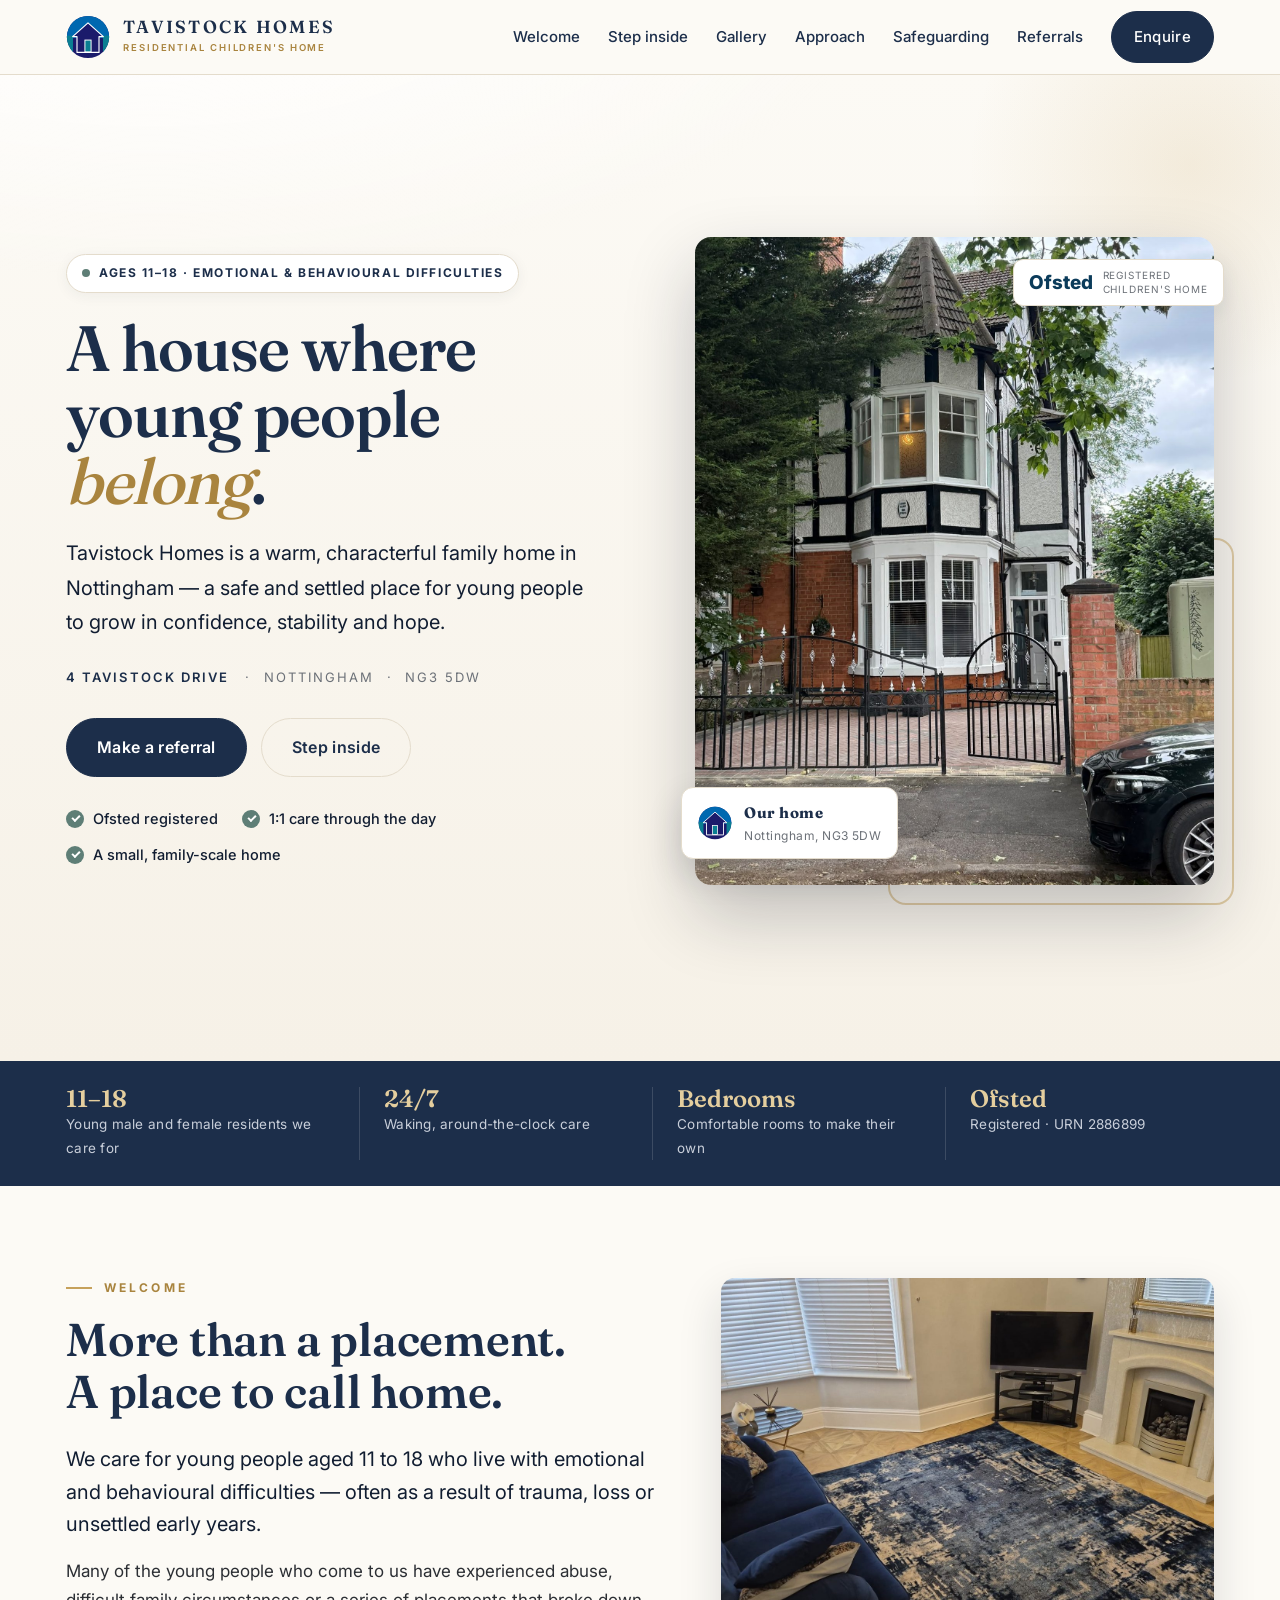
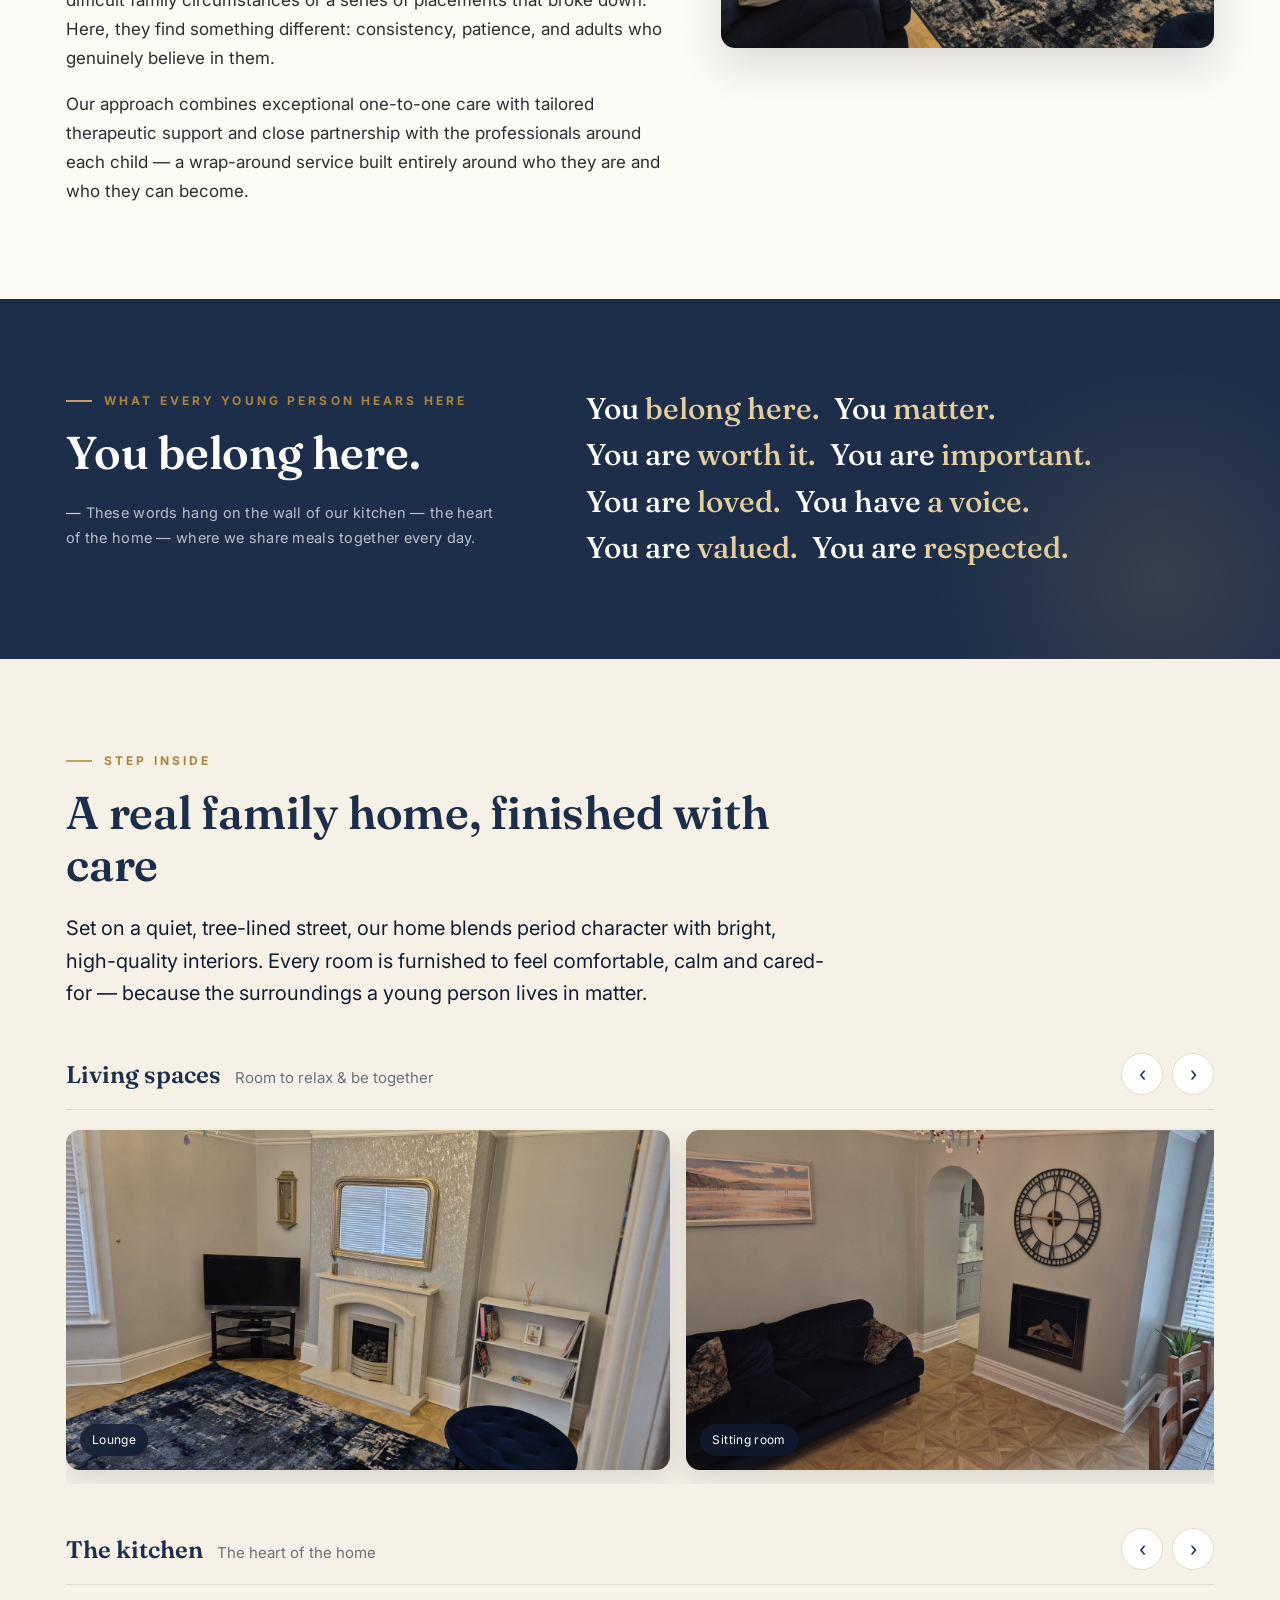
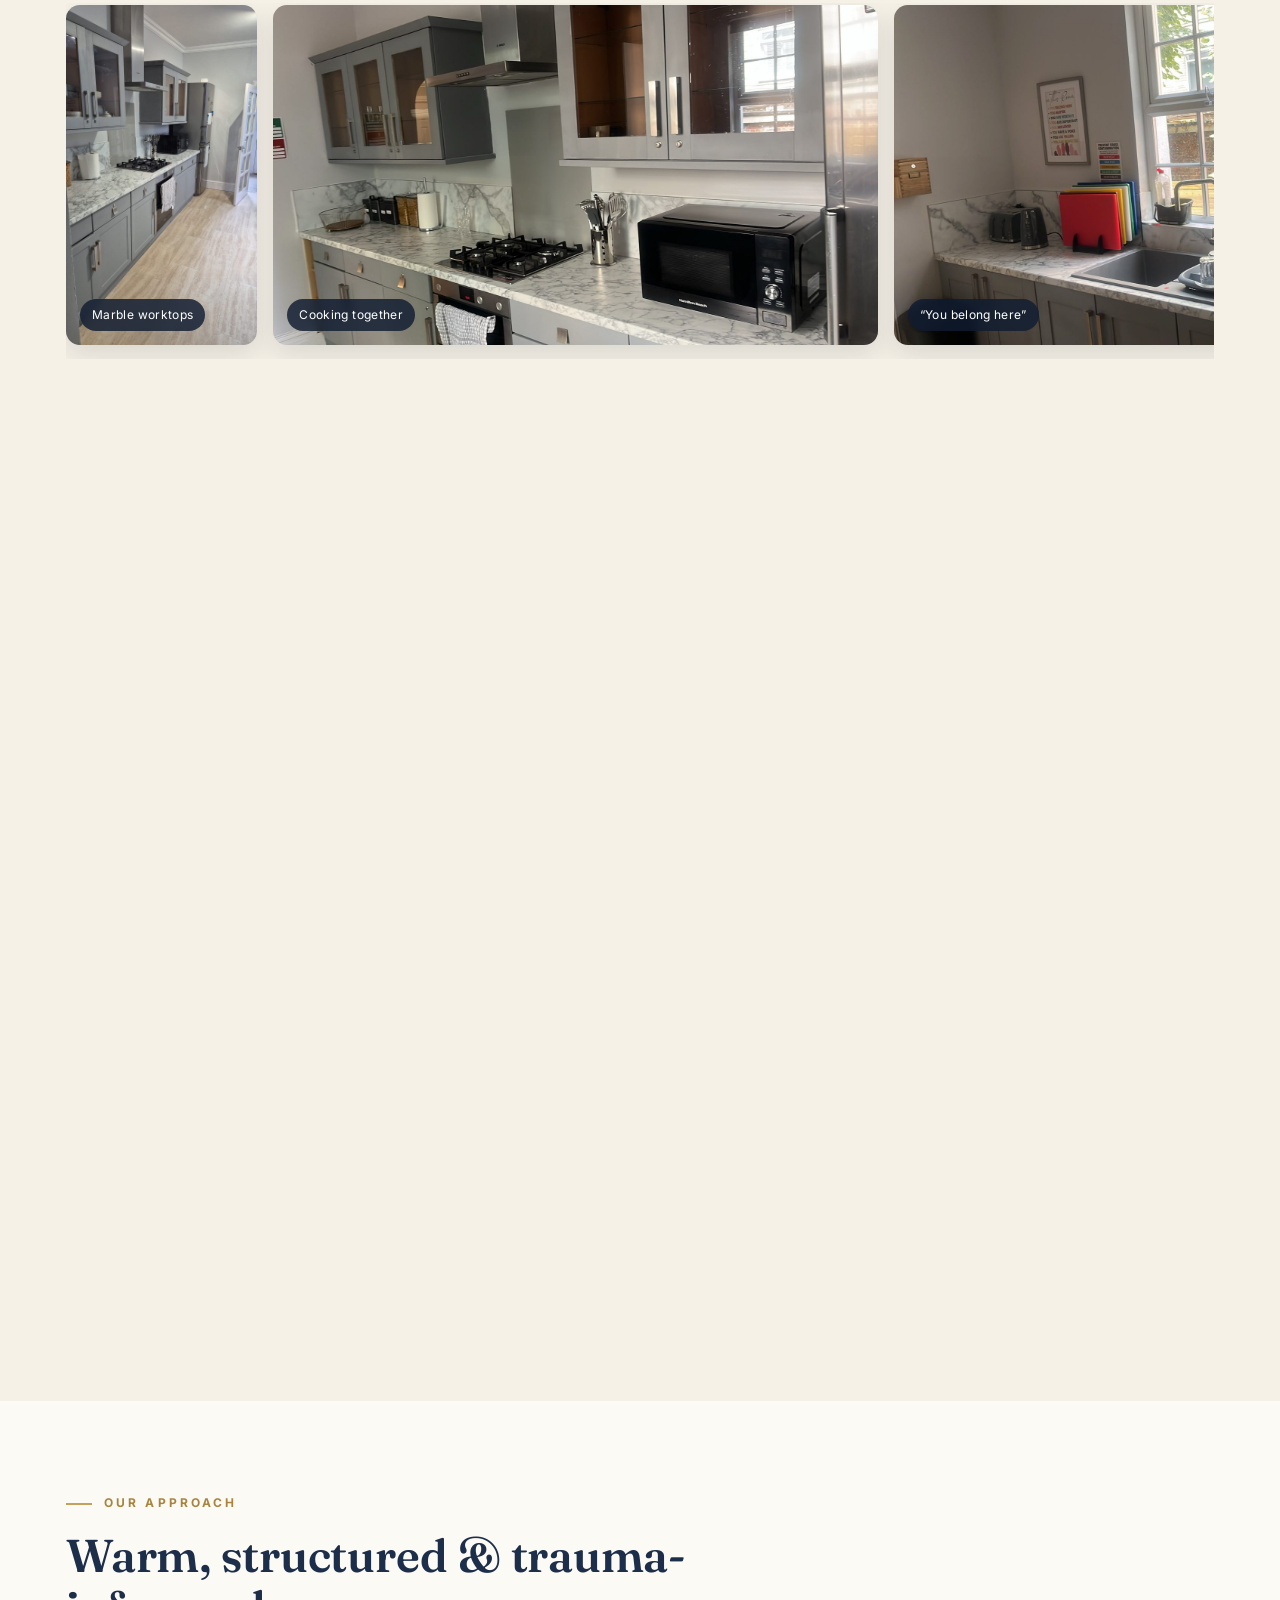
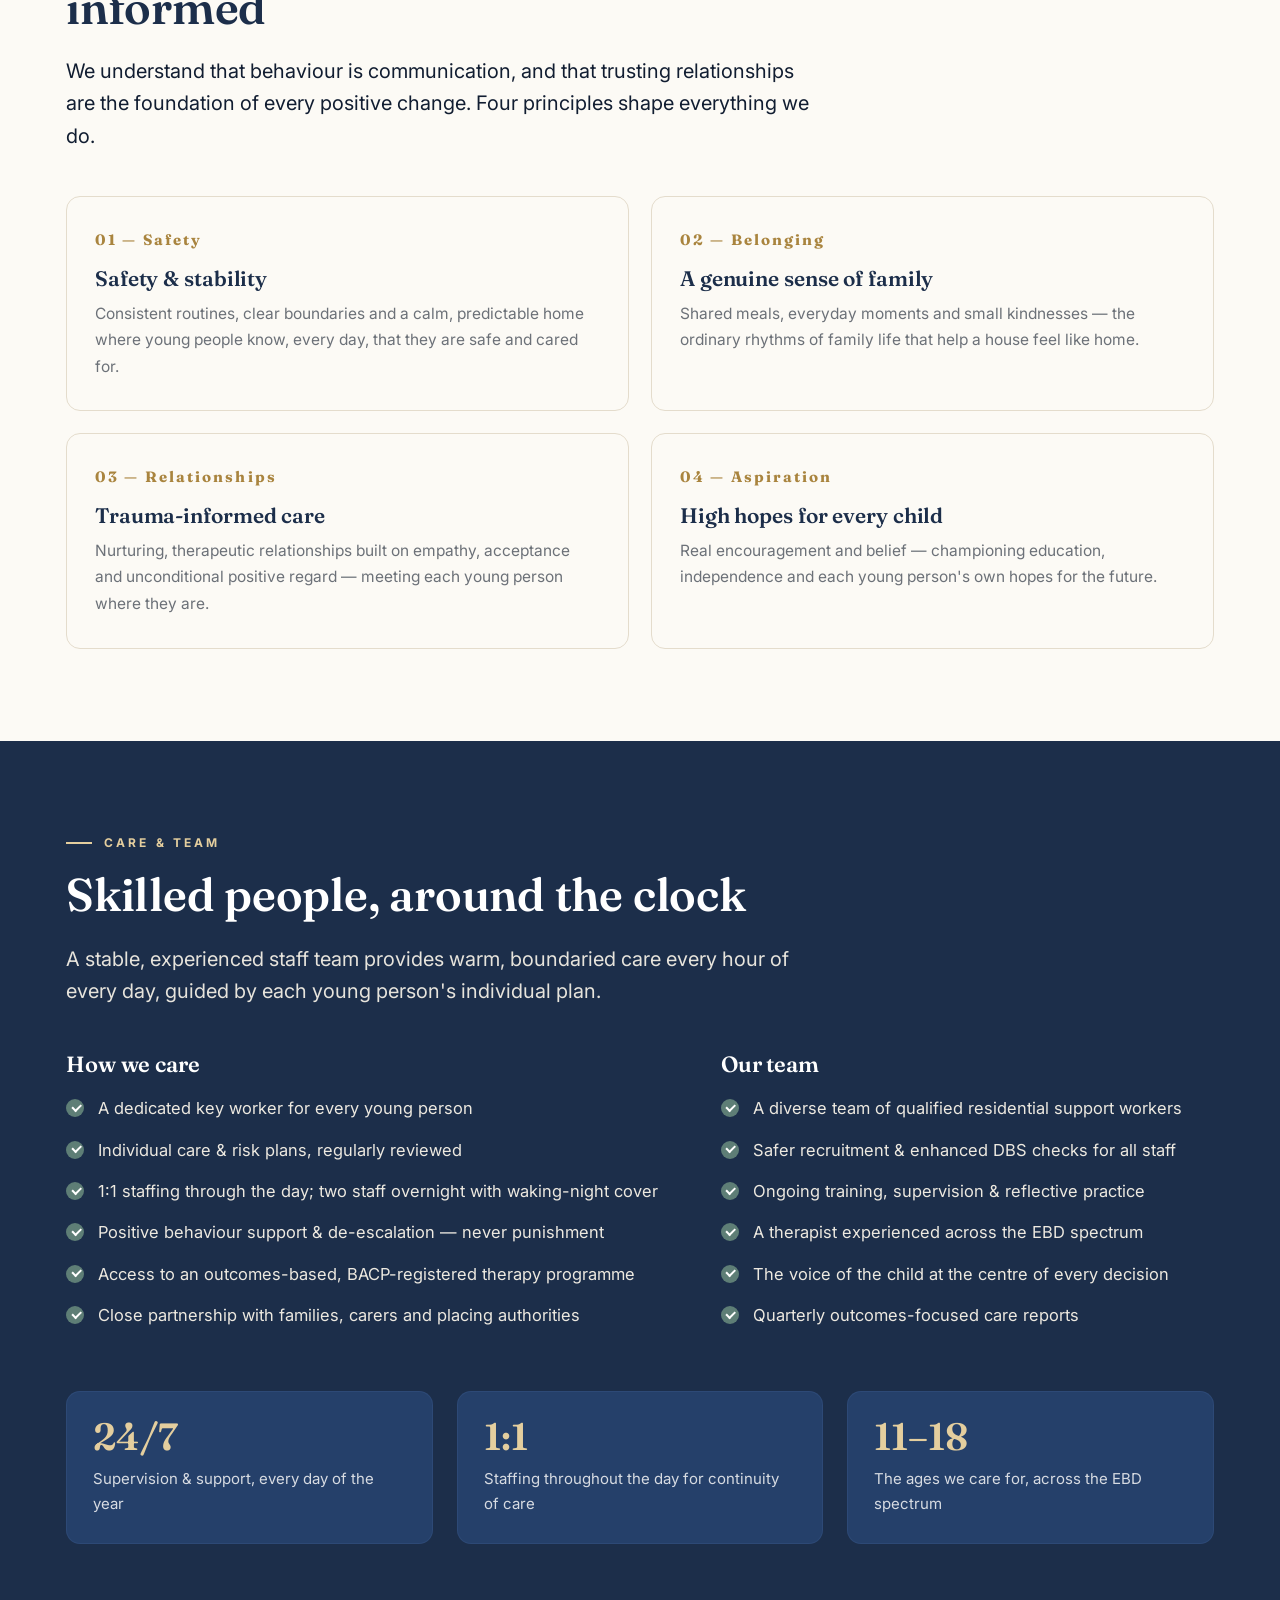
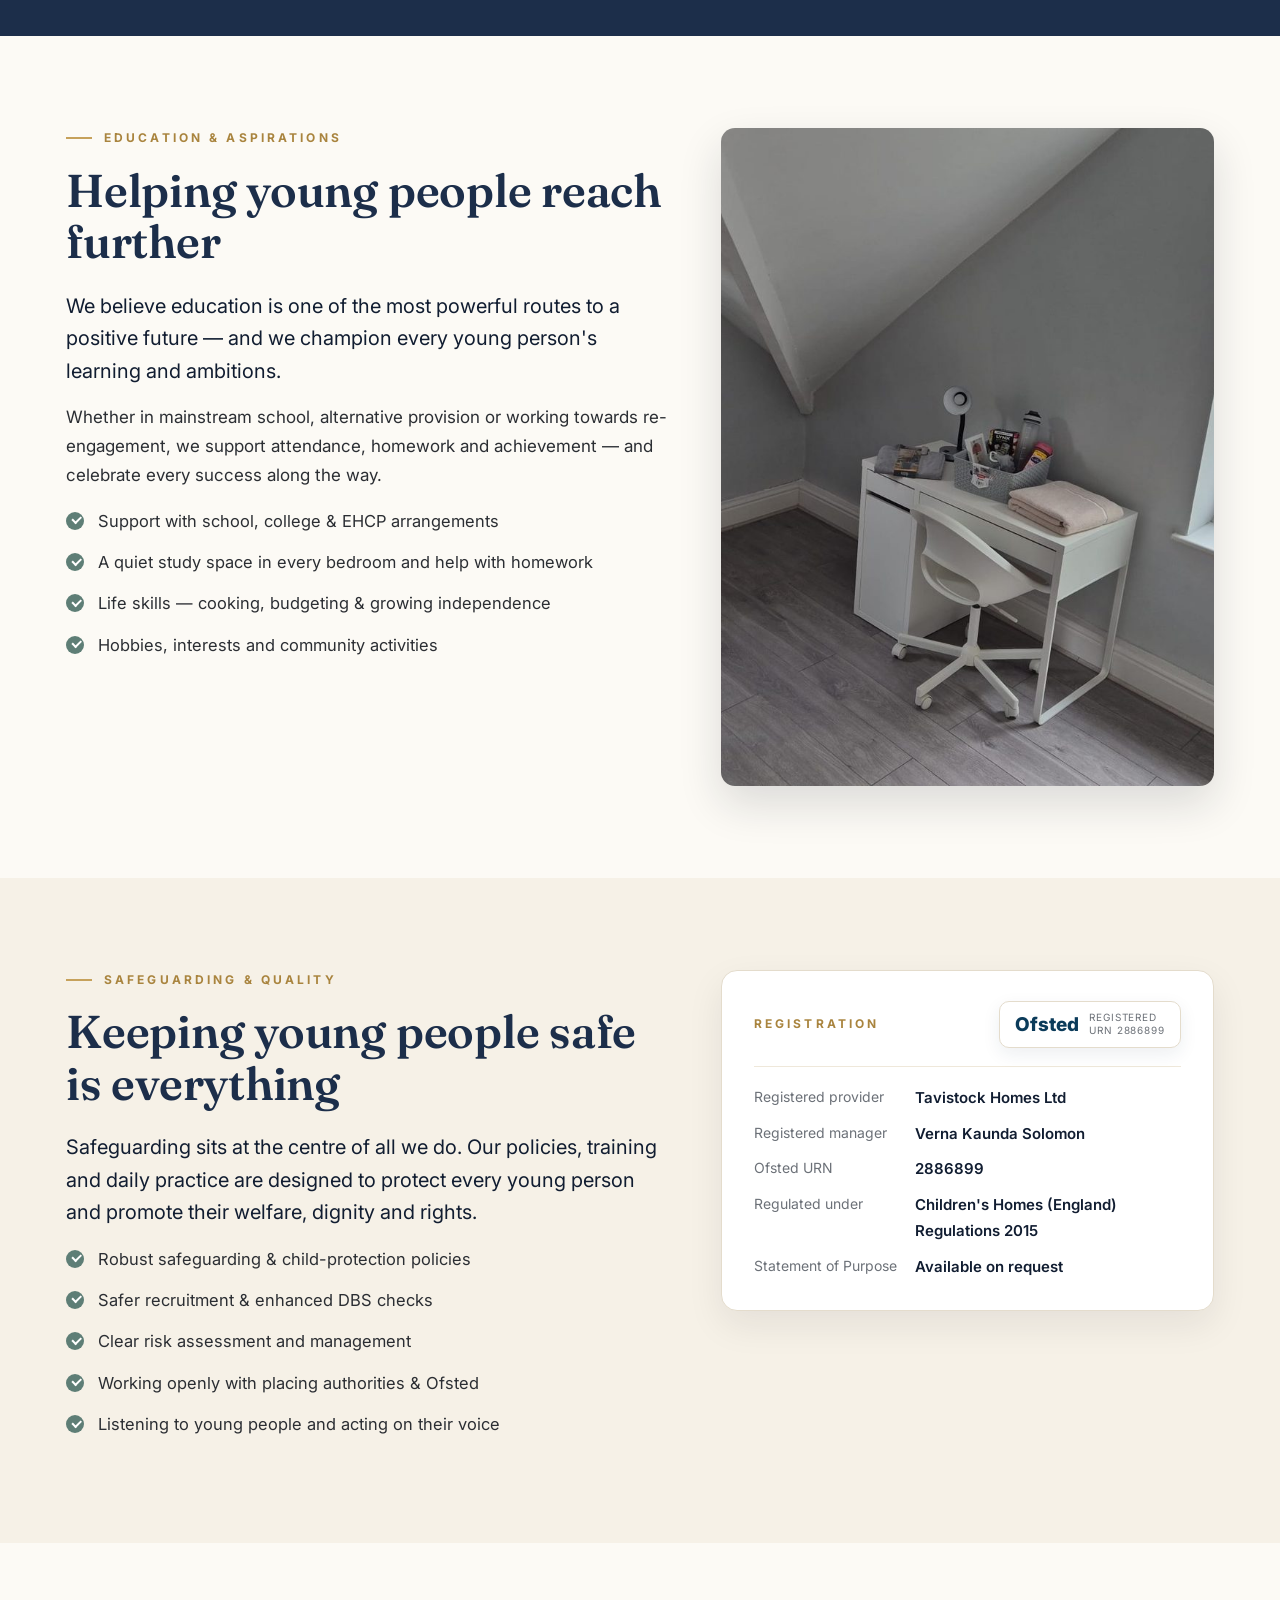
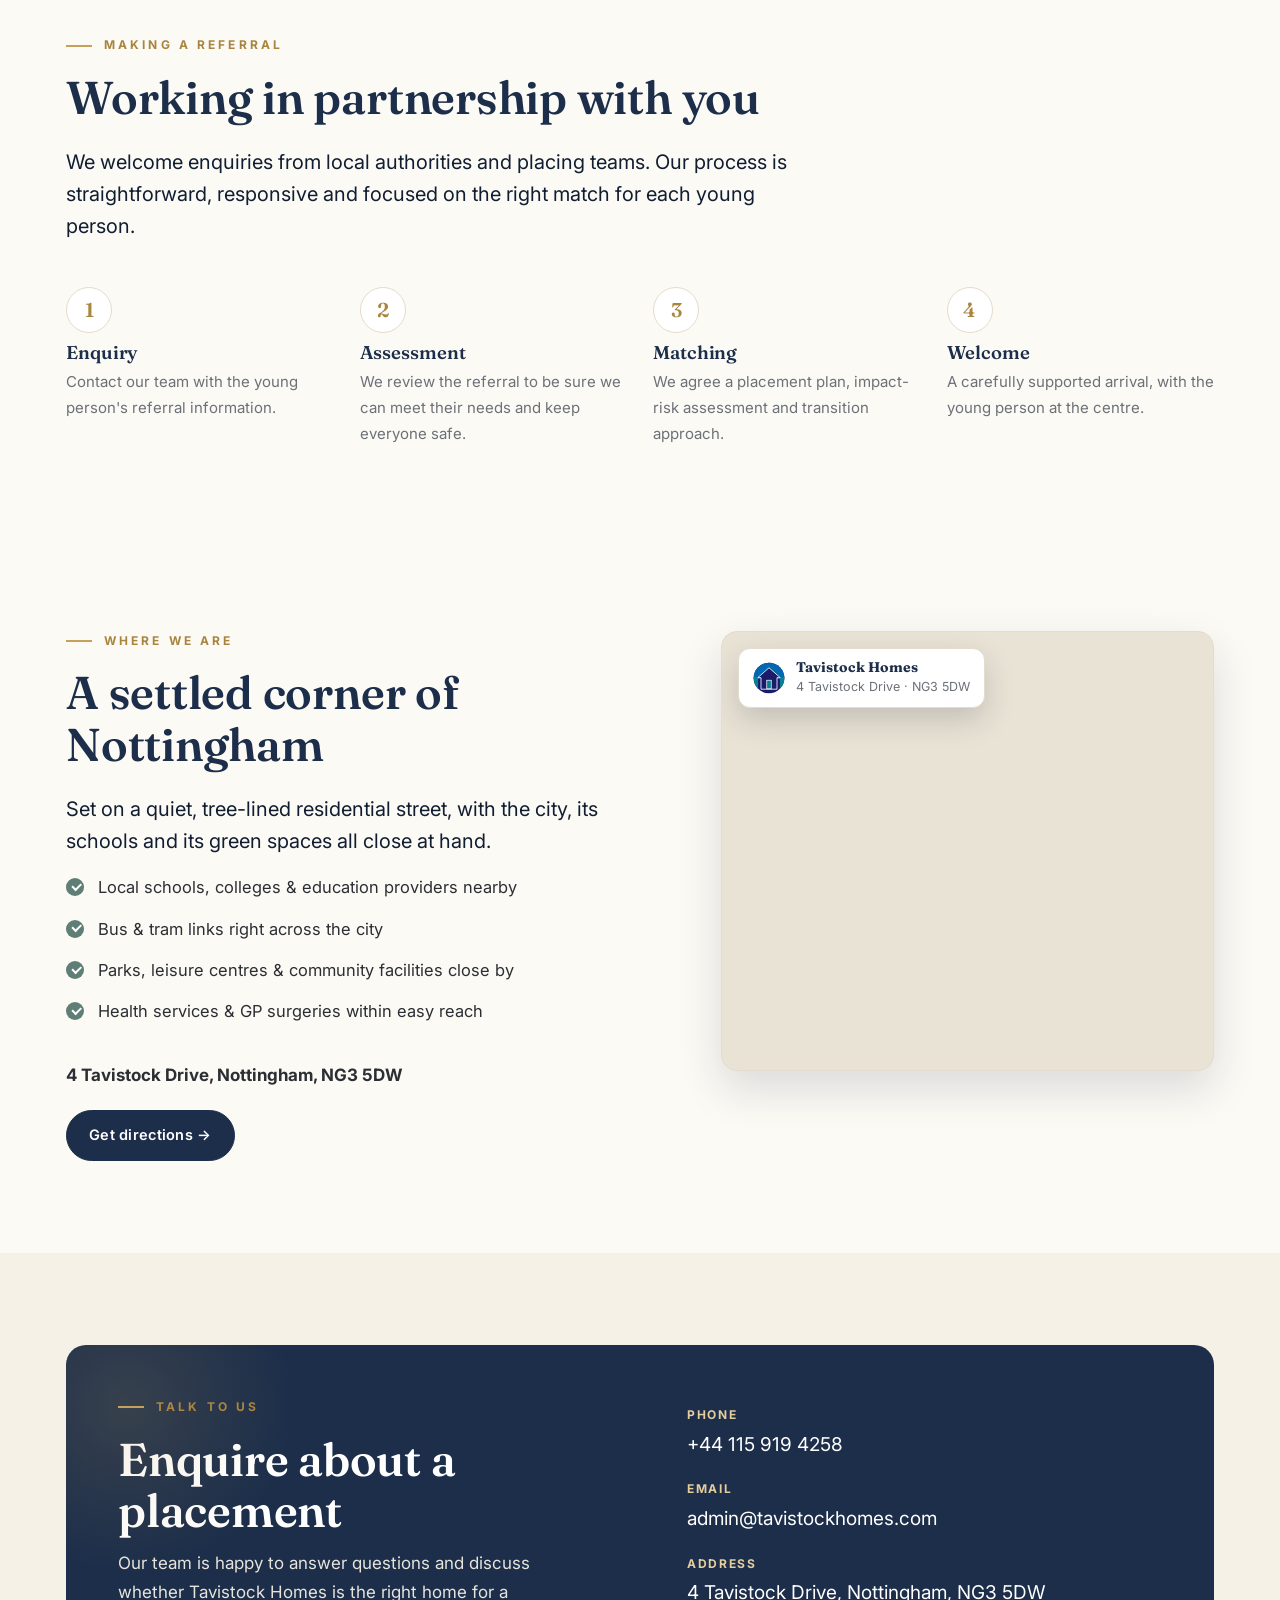
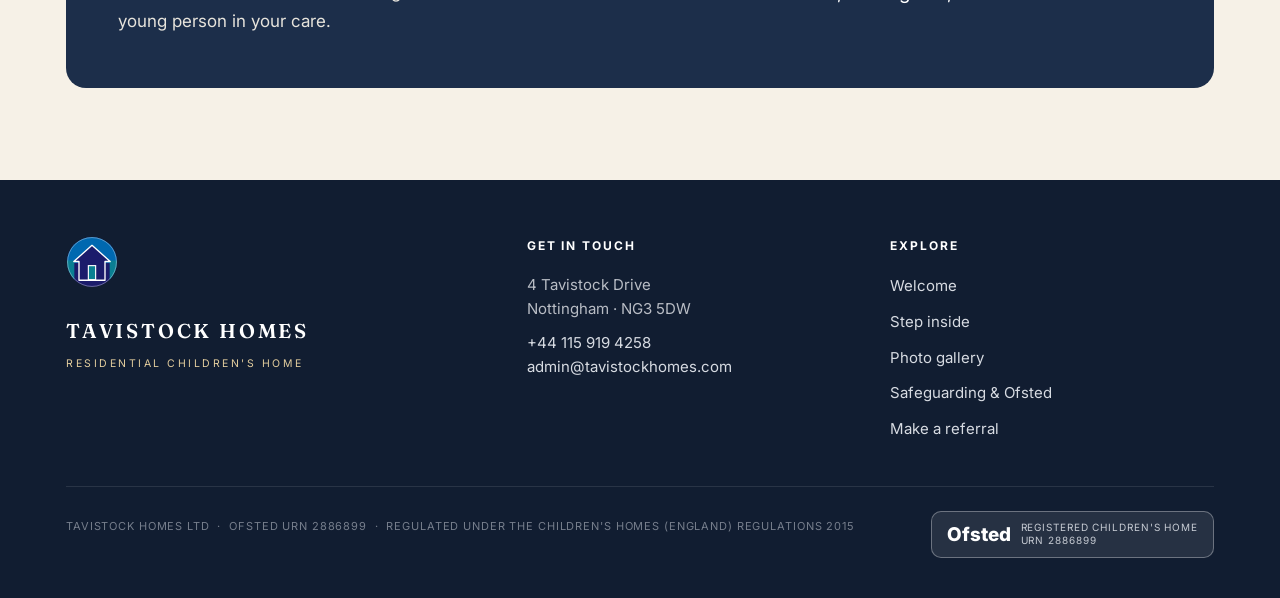
==== index.html @ 09331130 "Restore site to PR #1 state (roll back PRs #2 and #3) Reverts index.html, css/style.css, gallery.htm" ====
<!DOCTYPE html>
<html lang="en-GB">
<head>
<meta charset="utf-8">
<meta name="viewport" content="width=device-width, initial-scale=1">
<title>Tavistock Homes — A Residential Children's Home in Nottingham</title>
<meta name="description" content="Tavistock Homes is a warm, Ofsted-registered residential children's home in Nottingham for young people aged 11–18 with emotional and behavioural difficulties (EBD). URN 2886899.">
<meta name="robots" content="index,follow">
<meta property="og:title" content="Tavistock Homes — Residential Children's Home, Nottingham">
<meta property="og:description" content="A safe, nurturing family home in Nottingham for young people aged 11–18 with EBD. Ofsted registered.">
<meta property="og:type" content="website">
<link rel="icon" href="data:image/svg+xml,%3Csvg xmlns='http://www.w3.org/2000/svg' viewBox='0 0 100 100'%3E%3Ccircle cx='50' cy='50' r='50' fill='%231b1b6b'/%3E%3Crect y='4' width='100' height='48' fill='%230068b0'/%3E%3Cpath d='M50 18 L85 49 L75 49 L75 85 L25 85 L25 49 L15 49 Z' fill='%231b1b6b' stroke='%23fff' stroke-width='3' stroke-linejoin='round'/%3E%3Crect x='43' y='57' width='14' height='27' fill='%230a7f92' stroke='%23fff' stroke-width='2.4'/%3E%3C/svg%3E">
<link rel="stylesheet" href="css/style.css">
<script>document.documentElement.className += ' js';</script>
</head>
<body id="top">

<!-- ===== HEADER ===== -->
<header class="site-header">
  <div class="wrap nav">
    <a class="brand" href="#top" aria-label="Tavistock Homes home">
      <svg class="emblem" viewBox="0 0 100 100" xmlns="http://www.w3.org/2000/svg" aria-hidden="true">
        <clipPath id="emNav"><circle cx="50" cy="50" r="48"/></clipPath>
        <g clip-path="url(#emNav)">
          <rect width="100" height="100" fill="#1b1b6b"/>
          <rect width="100" height="52" fill="#0068b0"/>
          <rect x="0" y="47" width="16" height="41" fill="#0a7f92"/>
          <rect x="84" y="47" width="16" height="41" fill="#0a7f92"/>
          <path d="M50 18 L85 49 L75 49 L75 85 L25 85 L25 49 L15 49 Z" fill="#1b1b6b"/>
          <rect x="43" y="57" width="14" height="27" fill="#0a7f92"/>
          <path d="M50 18 L85 49 L75 49 L75 85 L25 85 L25 49 L15 49 Z" fill="none" stroke="#fff" stroke-width="2.6" stroke-linejoin="round"/>
          <rect x="43" y="57" width="14" height="27" fill="none" stroke="#fff" stroke-width="2.2"/>
        </g>
      </svg>
      <span>
        <span class="name">Tavistock&nbsp;Homes</span>
        <span class="tag">Residential Children's Home</span>
      </span>
    </a>

    <button class="nav-toggle" aria-label="Menu" aria-expanded="false">
      <span></span><span></span><span></span>
    </button>

    <ul class="nav-links">
      <li><a href="#welcome">Welcome</a></li>
      <li><a href="#inside">Step inside</a></li>
      <li><a href="gallery.html">Gallery</a></li>
      <li><a href="#approach">Approach</a></li>
      <li><a href="#safeguarding">Safeguarding</a></li>
      <li><a href="#referrals">Referrals</a></li>
      <li><a class="btn" href="#contact">Enquire</a></li>
    </ul>
  </div>
</header>

<!-- ===== HERO ===== -->
<section class="hero">
  <div class="wrap hero-grid">
    <div class="hero-copy">
      <span class="pill"><span class="dot"></span> Ages 11–18 · Emotional &amp; Behavioural Difficulties</span>
      <h1>A house where<br>young people <em>belong</em>.</h1>
      <p class="sub">Tavistock Homes is a warm, characterful family home in Nottingham — a safe and
        settled place for young people to grow in confidence, stability and hope.</p>
      <p class="hero-addr"><b>4 Tavistock Drive</b> &nbsp;·&nbsp; Nottingham &nbsp;·&nbsp; NG3&nbsp;5DW</p>
      <div class="hero-cta">
        <a class="btn btn-lg" href="#contact">Make a referral</a>
        <a class="btn btn-ghost btn-lg" href="#inside">Step inside</a>
      </div>
      <ul class="hero-trust">
        <li>Ofsted registered</li>
        <li>1:1 care through the day</li>
        <li>A small, family-scale home</li>
      </ul>
    </div>

    <figure class="hero-figure">
      <div class="frame">
        <img src="assets/photos/exterior-front-warm.jpg"
             alt="The front of Tavistock Homes — a characterful Edwardian house with bay windows and a warm-lit porch">
      </div>
      <span class="ofsted-badge badge-fl">
        <span class="mk">Ofsted</span>
        <span class="tx">Registered<br>Children's Home</span>
      </span>
      <figcaption class="cap">
        <svg class="em2" viewBox="0 0 100 100" xmlns="http://www.w3.org/2000/svg" aria-hidden="true">
          <clipPath id="emCap"><circle cx="50" cy="50" r="48"/></clipPath>
          <g clip-path="url(#emCap)">
            <rect width="100" height="100" fill="#1b1b6b"/><rect width="100" height="52" fill="#0068b0"/>
            <rect x="0" y="47" width="16" height="41" fill="#0a7f92"/><rect x="84" y="47" width="16" height="41" fill="#0a7f92"/>
            <path d="M50 18 L85 49 L75 49 L75 85 L25 85 L25 49 L15 49 Z" fill="#1b1b6b"/>
            <rect x="43" y="57" width="14" height="27" fill="#0a7f92"/>
            <path d="M50 18 L85 49 L75 49 L75 85 L25 85 L25 49 L15 49 Z" fill="none" stroke="#fff" stroke-width="2.6" stroke-linejoin="round"/>
            <rect x="43" y="57" width="14" height="27" fill="none" stroke="#fff" stroke-width="2.2"/>
          </g>
        </svg>
        <span><b>Our home</b><span>Nottingham, NG3&nbsp;5DW</span></span>
      </figcaption>
    </figure>
  </div>
</section>

<!-- ===== FACTS STRIP ===== -->
<div class="facts">
  <div class="wrap" data-stagger>
    <div class="fact"><b>11–18</b><span>Young male and female residents we care for</span></div>
    <div class="fact"><b>24/7</b><span>Waking, around-the-clock care</span></div>
    <div class="fact"><b>Bedrooms</b><span>Comfortable rooms to make their own</span></div>
    <div class="fact"><b>Ofsted</b><span>Registered · URN 2886899</span></div>
  </div>
</div>

<!-- ===== WELCOME ===== -->
<section id="welcome">
  <div class="wrap">
    <div class="split top" data-reveal>
      <div>
        <p class="eyebrow">Welcome</p>
        <h2>More than a placement.<br>A place to call home.</h2>
        <p class="lead" style="margin-top:26px;">We care for young people aged 11 to 18 who live with
          emotional and behavioural difficulties — often as a result of trauma, loss or unsettled early years.</p>
        <p>Many of the young people who come to us have experienced abuse, difficult family circumstances or
          a series of placements that broke down. Here, they find something different: consistency, patience,
          and adults who genuinely believe in them.</p>
        <p class="mb-0" style="margin-bottom:0;">Our approach combines exceptional one-to-one care with tailored
          therapeutic support and close partnership with the professionals around each child — a wrap-around
          service built entirely around who they are and who they can become.</p>
      </div>
      <figure class="photo col-img" style="aspect-ratio:4/3;">
        <img src="assets/photos/lounge-navy.jpg" alt="A warm, comfortable lounge with a large sofa and soft furnishings">
      </figure>
    </div>
  </div>
</section>

<!-- ===== MANIFESTO ===== -->
<section class="manifesto">
  <div class="wrap">
    <div class="mani-grid" data-reveal>
      <div>
        <p class="eyebrow">What every young person hears here</p>
        <h2 style="color:#fff;">You belong here.</h2>
        <p class="mani-note" style="margin-top:22px;">These words hang on the wall of our kitchen — the heart
          of the home — where we share meals together every day.</p>
      </div>
      <div class="mani-words">
        <span>You <b>belong here.</b></span>
        <span>You <b>matter.</b></span>
        <span>You are <b>worth it.</b></span>
        <span>You are <b>important.</b></span>
        <span>You are <b>loved.</b></span>
        <span>You have <b>a voice.</b></span>
        <span>You are <b>valued.</b></span>
        <span>You are <b>respected.</b></span>
      </div>
    </div>
  </div>
</section>

<!-- ===== STEP INSIDE (photo tour) ===== -->
<section class="sec-cream" id="inside">
  <div class="wrap">
    <div class="head" data-reveal>
      <p class="eyebrow">Step inside</p>
      <h2>A real family home, finished with care</h2>
      <p class="lead" style="margin-top:22px;">Set on a quiet, tree-lined street, our home blends period
        character with bright, high-quality interiors. Every room is furnished to feel comfortable,
        calm and cared-for — because the surroundings a young person lives in matter.</p>
    </div>

    <!-- Living spaces -->
    <div class="tour" data-reveal>
      <div class="tour-head">
        <div class="tour-label"><span class="t">Living spaces</span><span class="d">Room to relax &amp; be together</span></div>
        <div class="rail-nav"><button type="button" data-dir="-1" aria-label="Scroll left">‹</button><button type="button" data-dir="1" aria-label="Scroll right">›</button></div>
      </div>
      <div class="rail">
        <figure class="slide"><img src="assets/photos/lounge-fire.jpg" data-cap="A lounge to unwind in — books, board games and a fire for winter evenings." alt="Lounge with fireplace, sofa and a shelf of books and games"><span class="cap-tag">Lounge</span></figure>
        <figure class="slide"><img src="assets/photos/dining-clock.jpg" data-cap="Where the household gathers in the evenings to eat and spend time together." alt="Sitting and dining area with feature clock and fireplace"><span class="cap-tag">Sitting room</span></figure>
        <figure class="slide"><img src="assets/photos/lounge-navy.jpg" data-cap="Soft sofas and space for everyone to relax together as a family." alt="Second family lounge with a large sofa and rug"><span class="cap-tag">Family lounge</span></figure>
      </div>
    </div>

    <!-- Kitchen -->
    <div class="tour" data-reveal>
      <div class="tour-head">
        <div class="tour-label"><span class="t">The kitchen</span><span class="d">The heart of the home</span></div>
        <div class="rail-nav"><button type="button" data-dir="-1" aria-label="Scroll left">‹</button><button type="button" data-dir="1" aria-label="Scroll right">›</button></div>
      </div>
      <div class="rail">
        <figure class="slide"><img src="assets/photos/kitchen-marble.jpg" data-cap="Marble worktops and room to learn to cook — everyday life skills that build independence." alt="Modern kitchen with grey units and marble worktops"><span class="cap-tag">Marble worktops</span></figure>
        <figure class="slide"><img src="assets/photos/kitchen-hob.jpg" data-cap="Cooking together is part of the daily rhythm here." alt="Kitchen with gas hob, glazed cabinets and appliances"><span class="cap-tag">Cooking together</span></figure>
        <figure class="slide"><img src="assets/photos/kitchen-poster.jpg" data-cap="On the wall where we eat: ‘You belong here. You matter. You are loved.’" alt="Kitchen window with the You Belong Here wall poster"><span class="cap-tag">“You belong here”</span></figure>
        <figure class="slide"><img src="assets/photos/kitchen-wide.jpg" data-cap="The heart of the home — where every day begins and ends." alt="Full view of the kitchen"><span class="cap-tag">Room to gather</span></figure>
        <div class="slide note">
          <p>“You belong here. You matter. You are loved.”</p>
          <span>The words on our kitchen wall — where every day begins.</span>
        </div>
      </div>
    </div>

    <!-- Bedrooms -->
    <div class="tour" data-reveal>
      <div class="tour-head">
        <div class="tour-label"><span class="t">Bedrooms</span><span class="d">A room of their own to make their own</span></div>
        <div class="rail-nav"><button type="button" data-dir="-1" aria-label="Scroll left">‹</button><button type="button" data-dir="1" aria-label="Scroll right">›</button></div>
      </div>
      <div class="rail">
        <figure class="slide"><img src="assets/photos/bedroom-bay.jpg" data-cap="A bright bay-window room, with a desk to call your own." alt="Bright bedroom with a bay window and study desk"><span class="cap-tag">Bay-window room</span></figure>
        <figure class="slide"><img src="assets/photos/bedroom-oak.jpg" data-cap="A calm, comfortable double room to settle into." alt="Bedroom with a double bed and oak wardrobe"><span class="cap-tag">Double room</span></figure>
        <figure class="slide"><img src="assets/photos/bedroom-loft.jpg" data-cap="A cosy loft room to personalise and settle into." alt="Cosy loft bedroom with soft furnishings"><span class="cap-tag">Loft room</span></figure>
        <figure class="slide"><img src="assets/photos/bedroom-study.jpg" data-cap="Space to study, dream and plan for what comes next." alt="Bedroom study corner with desk and chair"><span class="cap-tag">Study space</span></figure>
      </div>
    </div>

    <!-- Outside -->
    <div class="tour" data-reveal>
      <div class="tour-head">
        <div class="tour-label"><span class="t">Outside</span><span class="d">A private garden &amp; a characterful street</span></div>
        <div class="rail-nav"><button type="button" data-dir="-1" aria-label="Scroll left">‹</button><button type="button" data-dir="1" aria-label="Scroll right">›</button></div>
      </div>
      <div class="rail">
        <figure class="slide"><img src="assets/photos/garden.jpg" data-cap="A private, enclosed garden — fresh air and room to breathe." alt="Private enclosed rear garden with lawn and fencing"><span class="cap-tag">Enclosed rear garden</span></figure>
        <figure class="slide"><img src="assets/photos/exterior-street.jpg" data-cap="Set back behind wrought-iron gates on a quiet, tree-lined street." alt="The front of the home seen from the street"><span class="cap-tag">Street view</span></figure>
        <figure class="slide"><img src="assets/photos/exterior-gable.jpg" data-cap="Period timber gables and red brick — a house full of character." alt="Period gable and timber detailing"><span class="cap-tag">Period character</span></figure>
        <figure class="slide"><img src="assets/photos/exterior-detail.jpg" data-cap="Original detailing, carefully kept." alt="Tudor-style timber and brick detail"><span class="cap-tag">Architecture</span></figure>
      </div>
    </div>
  </div>
</section>

<!-- ===== OUR APPROACH ===== -->
<section id="approach">
  <div class="wrap">
    <div class="head" data-reveal>
      <p class="eyebrow">Our approach</p>
      <h2>Warm, structured &amp; trauma-informed</h2>
      <p class="lead" style="margin-top:22px;">We understand that behaviour is communication, and that
        trusting relationships are the foundation of every positive change. Four principles shape
        everything we do.</p>
    </div>
    <div class="grid-2" style="gap:22px;" data-stagger>
      <div class="vcard"><div class="n">01 — Safety</div><h3>Safety &amp; stability</h3>
        <p>Consistent routines, clear boundaries and a calm, predictable home where young people know,
          every day, that they are safe and cared for.</p></div>
      <div class="vcard"><div class="n">02 — Belonging</div><h3>A genuine sense of family</h3>
        <p>Shared meals, everyday moments and small kindnesses — the ordinary rhythms of family life that
          help a house feel like home.</p></div>
      <div class="vcard"><div class="n">03 — Relationships</div><h3>Trauma-informed care</h3>
        <p>Nurturing, therapeutic relationships built on empathy, acceptance and unconditional positive
          regard — meeting each young person where they are.</p></div>
      <div class="vcard"><div class="n">04 — Aspiration</div><h3>High hopes for every child</h3>
        <p>Real encouragement and belief — championing education, independence and each young person's own
          hopes for the future.</p></div>
    </div>
  </div>
</section>

<!-- ===== CARE & TEAM ===== -->
<section class="sec-navy" id="care">
  <div class="wrap">
    <div class="head" data-reveal>
      <p class="eyebrow">Care &amp; team</p>
      <h2>Skilled people, around the clock</h2>
      <p class="lead" style="margin-top:22px;">A stable, experienced staff team provides warm, boundaried
        care every hour of every day, guided by each young person's individual plan.</p>
    </div>

    <div class="split top" style="gap:52px;" data-reveal>
      <div>
        <h3 style="margin-bottom:18px;">How we care</h3>
        <ul class="ticks">
          <li>A dedicated key worker for every young person</li>
          <li>Individual care &amp; risk plans, regularly reviewed</li>
          <li>1:1 staffing through the day; two staff overnight with waking-night cover</li>
          <li>Positive behaviour support &amp; de-escalation — never punishment</li>
          <li>Access to an outcomes-based, BACP-registered therapy programme</li>
          <li>Close partnership with families, carers and placing authorities</li>
        </ul>
      </div>
      <div class="col-img">
        <h3 style="margin-bottom:18px;">Our team</h3>
        <ul class="ticks">
          <li>A diverse team of qualified residential support workers</li>
          <li>Safer recruitment &amp; enhanced DBS checks for all staff</li>
          <li>Ongoing training, supervision &amp; reflective practice</li>
          <li>A therapist experienced across the EBD spectrum</li>
          <li>The voice of the child at the centre of every decision</li>
          <li>Quarterly outcomes-focused care reports</li>
        </ul>
      </div>
    </div>

    <div class="grid-3" style="margin-top:48px;" data-stagger>
      <div class="stat"><div class="big">24/7</div><p>Supervision &amp; support, every day of the year</p></div>
      <div class="stat"><div class="big">1:1</div><p>Staffing throughout the day for continuity of care</p></div>
      <div class="stat"><div class="big">11–18</div><p>The ages we care for, across the EBD spectrum</p></div>
    </div>
  </div>
</section>

<!-- ===== EDUCATION ===== -->
<section id="education">
  <div class="wrap">
    <div class="split top" data-reveal>
      <div>
        <p class="eyebrow">Education &amp; aspirations</p>
        <h2>Helping young people reach further</h2>
        <p class="lead" style="margin-top:22px;">We believe education is one of the most powerful routes to
          a positive future — and we champion every young person's learning and ambitions.</p>
        <p>Whether in mainstream school, alternative provision or working towards re-engagement, we support
          attendance, homework and achievement — and celebrate every success along the way.</p>
        <ul class="ticks" style="margin-top:8px;">
          <li>Support with school, college &amp; EHCP arrangements</li>
          <li>A quiet study space in every bedroom and help with homework</li>
          <li>Life skills — cooking, budgeting &amp; growing independence</li>
          <li>Hobbies, interests and community activities</li>
        </ul>
      </div>
      <figure class="photo col-img" style="aspect-ratio:3/4;">
        <img src="assets/photos/bedroom-study.jpg" alt="A quiet study desk in a bedroom">
      </figure>
    </div>
  </div>
</section>

<!-- ===== SAFEGUARDING ===== -->
<section class="sec-cream" id="safeguarding">
  <div class="wrap">
    <div class="split top" data-reveal>
      <div>
        <p class="eyebrow">Safeguarding &amp; quality</p>
        <h2>Keeping young people safe is everything</h2>
        <p class="lead" style="margin-top:22px;">Safeguarding sits at the centre of all we do. Our policies,
          training and daily practice are designed to protect every young person and promote their welfare,
          dignity and rights.</p>
        <ul class="ticks" style="margin-top:8px;">
          <li>Robust safeguarding &amp; child-protection policies</li>
          <li>Safer recruitment &amp; enhanced DBS checks</li>
          <li>Clear risk assessment and management</li>
          <li>Working openly with placing authorities &amp; Ofsted</li>
          <li>Listening to young people and acting on their voice</li>
        </ul>
      </div>
      <div class="col-img">
        <div class="reg-card">
          <div class="row">
            <p class="eyebrow c" style="margin:0;">Registration</p>
            <span class="ofsted-badge"><span class="mk">Ofsted</span>
              <span class="tx">Registered<br>URN 2886899</span></span>
          </div>
          <dl>
            <dt>Registered provider</dt><dd>Tavistock Homes Ltd</dd>
            <dt>Registered manager</dt><dd>Verna Kaunda&nbsp;Solomon</dd>
            <dt>Ofsted URN</dt><dd>2886899</dd>
            <dt>Regulated under</dt><dd>Children's Homes (England) Regulations 2015</dd>
            <dt>Statement of Purpose</dt><dd>Available on request</dd>
          </dl>
        </div>
      </div>
    </div>
  </div>
</section>

<!-- ===== REFERRALS ===== -->
<section id="referrals">
  <div class="wrap">
    <div class="head" data-reveal>
      <p class="eyebrow">Making a referral</p>
      <h2>Working in partnership with you</h2>
      <p class="lead" style="margin-top:22px;">We welcome enquiries from local authorities and placing teams.
        Our process is straightforward, responsive and focused on the right match for each young person.</p>
    </div>
    <div class="steps" data-stagger>
      <div class="step"><h4>Enquiry</h4><p>Contact our team with the young person's referral information.</p></div>
      <div class="step"><h4>Assessment</h4><p>We review the referral to be sure we can meet their needs and keep everyone safe.</p></div>
      <div class="step"><h4>Matching</h4><p>We agree a placement plan, impact-risk assessment and transition approach.</p></div>
      <div class="step"><h4>Welcome</h4><p>A carefully supported arrival, with the young person at the centre.</p></div>
    </div>
  </div>
</section>

<!-- ===== LOCATION / MAP ===== -->
<section id="location">
  <div class="wrap">
    <div class="split top" data-reveal>
      <div>
        <p class="eyebrow">Where we are</p>
        <h2>A settled corner of Nottingham</h2>
        <p class="lead" style="margin-top:22px;">Set on a quiet, tree-lined residential street, with the
          city, its schools and its green spaces all close at hand.</p>
        <ul class="ticks" style="margin-top:8px;">
          <li>Local schools, colleges &amp; education providers nearby</li>
          <li>Bus &amp; tram links right across the city</li>
          <li>Parks, leisure centres &amp; community facilities close by</li>
          <li>Health services &amp; GP surgeries within easy reach</li>
        </ul>
        <p style="margin:22px 0 20px;"><b>4 Tavistock Drive, Nottingham, NG3&nbsp;5DW</b></p>
        <a class="btn" href="https://www.google.com/maps/dir/?api=1&amp;destination=4+Tavistock+Drive,+Nottingham+NG3+5DW"
           target="_blank" rel="noopener">Get directions →</a>
      </div>
      <div class="col-img">
        <div class="map-frame">
          <iframe title="Map showing Tavistock Homes, 4 Tavistock Drive, Nottingham NG3 5DW"
            src="https://maps.google.com/maps?q=4%20Tavistock%20Drive%2C%20Nottingham%20NG3%205DW&amp;t=&amp;z=15&amp;ie=UTF8&amp;iwloc=&amp;output=embed"
            loading="lazy" referrerpolicy="no-referrer-when-downgrade" allowfullscreen></iframe>
          <div class="map-pin">
            <svg class="em2" viewBox="0 0 100 100" xmlns="http://www.w3.org/2000/svg" aria-hidden="true">
              <clipPath id="emMap"><circle cx="50" cy="50" r="48"/></clipPath>
              <g clip-path="url(#emMap)">
                <rect width="100" height="100" fill="#1b1b6b"/><rect width="100" height="52" fill="#0068b0"/>
                <rect x="0" y="47" width="16" height="41" fill="#0a7f92"/><rect x="84" y="47" width="16" height="41" fill="#0a7f92"/>
                <path d="M50 18 L85 49 L75 49 L75 85 L25 85 L25 49 L15 49 Z" fill="#1b1b6b"/>
                <rect x="43" y="57" width="14" height="27" fill="#0a7f92"/>
                <path d="M50 18 L85 49 L75 49 L75 85 L25 85 L25 49 L15 49 Z" fill="none" stroke="#fff" stroke-width="2.6" stroke-linejoin="round"/>
                <rect x="43" y="57" width="14" height="27" fill="none" stroke="#fff" stroke-width="2.2"/>
              </g>
            </svg>
            <span><b>Tavistock&nbsp;Homes</b><span>4 Tavistock Drive · NG3&nbsp;5DW</span></span>
          </div>
        </div>
      </div>
    </div>
  </div>
</section>

<!-- ===== CONTACT ===== -->
<section class="sec-cream" id="contact">
  <div class="wrap">
    <div class="contact-card" data-reveal>
      <div>
        <p class="eyebrow">Talk to us</p>
        <h2>Enquire about a placement</h2>
        <p style="color:#E7E4DC;margin:0;max-width:420px;">Our team is happy to answer questions and discuss
          whether Tavistock Homes is the right home for a young person in your care.</p>
      </div>
      <div>
        <div class="contact-item">
          <span class="k">Phone</span>
          <a href="tel:+441159194258">+44 115 919 4258</a>
        </div>
        <div class="contact-item">
          <span class="k">Email</span>
          <a href="mailto:admin@tavistockhomes.com">admin@tavistockhomes.com</a>
        </div>
        <div class="contact-item">
          <span class="k">Address</span>
          <span class="v">4 Tavistock Drive, Nottingham, NG3&nbsp;5DW</span>
        </div>
      </div>
    </div>
  </div>
</section>

<!-- ===== FOOTER ===== -->
<footer class="site-footer">
  <div class="wrap">
    <div class="footer-top" data-reveal>
      <div class="fcol">
        <svg class="emblem" viewBox="0 0 100 100" xmlns="http://www.w3.org/2000/svg" aria-hidden="true">
          <clipPath id="emFoot"><circle cx="50" cy="50" r="48"/></clipPath>
          <g clip-path="url(#emFoot)">
            <rect width="100" height="100" fill="#1b1b6b"/><rect width="100" height="52" fill="#0068b0"/>
            <rect x="0" y="47" width="16" height="41" fill="#0a7f92"/><rect x="84" y="47" width="16" height="41" fill="#0a7f92"/>
            <path d="M50 18 L85 49 L75 49 L75 85 L25 85 L25 49 L15 49 Z" fill="#1b1b6b"/>
            <rect x="43" y="57" width="14" height="27" fill="#0a7f92"/>
            <path d="M50 18 L85 49 L75 49 L75 85 L25 85 L25 49 L15 49 Z" fill="none" stroke="#fff" stroke-width="2.6" stroke-linejoin="round"/>
            <rect x="43" y="57" width="14" height="27" fill="none" stroke="#fff" stroke-width="2.2"/>
          </g>
          <circle cx="50" cy="50" r="47" fill="none" stroke="rgba(255,255,255,.5)" stroke-width="1.3"/>
        </svg>
        <div class="fname">Tavistock&nbsp;Homes</div>
        <div class="ftag">Residential Children's Home</div>
      </div>
      <div class="fcol">
        <h5>Get in touch</h5>
        <p>4 Tavistock Drive<br>Nottingham · NG3&nbsp;5DW</p>
        <p><a href="tel:+441159194258">+44 115 919 4258</a><br>
           <a href="mailto:admin@tavistockhomes.com">admin@tavistockhomes.com</a></p>
      </div>
      <div class="fcol">
        <h5>Explore</h5>
        <ul class="fnav">
          <li><a href="#welcome">Welcome</a></li>
          <li><a href="#inside">Step inside</a></li>
          <li><a href="gallery.html">Photo gallery</a></li>
          <li><a href="#safeguarding">Safeguarding &amp; Ofsted</a></li>
          <li><a href="#referrals">Make a referral</a></li>
        </ul>
      </div>
    </div>
    <div class="footer-bot">
      <p class="legal">
        Tavistock Homes Ltd &nbsp;·&nbsp; Ofsted URN 2886899 &nbsp;·&nbsp;
        Regulated under the Children's Homes (England) Regulations 2015
      </p>
      <span class="ofsted-badge dark">
        <span class="mk">Ofsted</span>
        <span class="tx">Registered Children's Home<br>URN 2886899</span>
      </span>
    </div>
  </div>
</footer>

<!-- ===== LIGHTBOX ===== -->
<div class="lightbox" id="lb" aria-hidden="true">
  <button class="lb-btn lb-close" id="lbClose" type="button" aria-label="Close">&times;</button>
  <button class="lb-btn lb-prev" id="lbPrev" type="button" aria-label="Previous">‹</button>
  <img id="lbImg" src="" alt="">
  <button class="lb-btn lb-next" id="lbNext" type="button" aria-label="Next">›</button>
  <div class="lb-cap" id="lbCap"></div>
</div>

<script>
  // ----- mobile nav -----
  var t = document.querySelector('.nav-toggle');
  var links = document.querySelector('.nav-links');
  t.addEventListener('click', function(){
    var open = links.classList.toggle('open');
    t.classList.toggle('on', open);
    t.setAttribute('aria-expanded', open ? 'true' : 'false');
  });
  links.addEventListener('click', function(e){
    if (e.target.tagName === 'A'){ links.classList.remove('open'); t.classList.remove('on'); t.setAttribute('aria-expanded','false'); }
  });

  // ----- photo rails: arrow scrolling -----
  document.querySelectorAll('.tour').forEach(function(tour){
    var rail = tour.querySelector('.rail');
    tour.querySelectorAll('.rail-nav button').forEach(function(b){
      b.addEventListener('click', function(){
        rail.scrollBy({ left: (+b.dataset.dir) * Math.round(rail.clientWidth * 0.82), behavior:'smooth' });
      });
    });
  });

  // ----- lightbox (shared by index + gallery) -----
  var imgs = [].slice.call(document.querySelectorAll('img[data-cap]'));
  var lb = document.getElementById('lb');
  if (lb && imgs.length){
    var lbImg = document.getElementById('lbImg'), lbCap = document.getElementById('lbCap'), idx = 0;
    function show(i){ idx = (i + imgs.length) % imgs.length; lbImg.src = imgs[idx].src;
      lbImg.alt = imgs[idx].alt; lbCap.textContent = imgs[idx].getAttribute('data-cap') || imgs[idx].alt; }
    function open(i){ show(i); lb.classList.add('open'); lb.setAttribute('aria-hidden','false'); }
    function close(){ lb.classList.remove('open'); lb.setAttribute('aria-hidden','true'); lbImg.src=''; }
    imgs.forEach(function(im, i){ im.style.cursor = 'zoom-in'; im.addEventListener('click', function(){ open(i); }); });
    document.getElementById('lbNext').addEventListener('click', function(e){ e.stopPropagation(); show(idx+1); });
    document.getElementById('lbPrev').addEventListener('click', function(e){ e.stopPropagation(); show(idx-1); });
    document.getElementById('lbClose').addEventListener('click', close);
    lb.addEventListener('click', function(e){ if (e.target === lb) close(); });
    document.addEventListener('keydown', function(e){
      if (!lb.classList.contains('open')) return;
      if (e.key === 'Escape') close();
      else if (e.key === 'ArrowRight') show(idx+1);
      else if (e.key === 'ArrowLeft') show(idx-1);
    });
  }

  // ----- scroll reveal -----
  var rev = [].slice.call(document.querySelectorAll('[data-reveal],[data-stagger]'));
  if ('IntersectionObserver' in window){
    var io = new IntersectionObserver(function(entries){
      entries.forEach(function(e){ if (e.isIntersecting){ e.target.classList.add('in'); io.unobserve(e.target); } });
    }, { threshold:0.12, rootMargin:'0px 0px -6% 0px' });
    rev.forEach(function(el){ io.observe(el); });
  } else { rev.forEach(function(el){ el.classList.add('in'); }); }
</script>

</body>
</html>
---- css/style.css ----
/* ============================================================
   TAVISTOCK HOMES — WEBSITE  (editorial redesign)
   Static, self-contained. Brand DNA of the brochure, fresh layout.
   Palette: navy / gold / sage / cream.  Fraunces + Inter (local).
   ============================================================ */

@font-face{ font-family:'Fraunces'; src:url('../fonts/Fraunces.ttf'); font-weight:100 900; font-style:normal; font-display:swap; }
@font-face{ font-family:'Inter';    src:url('../fonts/Inter.ttf');    font-weight:100 900; font-style:normal; font-display:swap; }

:root{
  --navy:#1C2E4A; --navy-2:#25406A; --navy-ink:#111d31;
  --gold:#C6A15B; --gold-soft:#E4CE9E; --gold-deep:#A9843E;
  --sage:#5E7E76; --sage-soft:#AFC3BB; --sage-deep:#46615a;
  --cream:#F6F1E7; --paper:#FCFAF5; --paper-2:#F1EADC;
  --ink:#2B2E33; --muted:#6C7178; --line:#E4DCCC; --line-2:#efe8da;
  --maxw:1200px; --r:16px;
}

*{ box-sizing:border-box; }
html{ scroll-behavior:smooth; scroll-padding-top:80px; }
body{
  margin:0; font-family:'Inter',system-ui,'Segoe UI',sans-serif;
  color:var(--ink); background:var(--paper); font-size:17px; line-height:1.72;
  -webkit-font-smoothing:antialiased; overflow-x:hidden;
}
img{ max-width:100%; display:block; }
a{ color:var(--gold-deep); }
button,input,textarea,select{ font:inherit; }

h1,h2,h3,h4{ font-family:'Fraunces',Georgia,serif; font-weight:590; color:var(--navy);
  line-height:1.12; margin:0; letter-spacing:-.005em; }
h2{ font-size:clamp(30px,4.4vw,46px); }
h3{ font-size:22px; }
p{ margin:0 0 16px; }

.wrap{ width:100%; max-width:var(--maxw); margin:0 auto; padding:0 clamp(18px,4vw,26px); }
.eyebrow{ font-weight:700; font-size:12px; letter-spacing:.26em; text-transform:uppercase;
  color:var(--gold-deep); margin:0 0 16px; display:flex; align-items:center; gap:12px; }
.eyebrow::before{ content:""; width:26px; height:2px; background:var(--gold); display:inline-block; }
.eyebrow.c::before{ display:none; }
.lead{ font-size:20px; line-height:1.62; color:var(--navy-ink); }
.center{ text-align:center; }
.muted{ color:var(--muted); }

section{ padding:92px 0; }
.sec-cream{ background:var(--cream); }
.sec-navy{ background:var(--navy); color:#fff; }
.sec-navy h1,.sec-navy h2,.sec-navy h3,.sec-navy h4{ color:#fff; }
.sec-navy .lead{ color:#E7E4DC; }
.sec-navy .eyebrow{ color:var(--gold-soft); }
.sec-navy .eyebrow::before{ background:var(--gold-soft); }

/* ---------- buttons ---------- */
.btn{ display:inline-flex; align-items:center; gap:9px; background:var(--navy); color:#fff !important;
  text-decoration:none; font-weight:600; font-size:14.5px; letter-spacing:.02em; padding:12px 22px;
  border-radius:40px; border:1px solid var(--navy); transition:background .16s,color .16s,border-color .16s,transform .16s; }
.btn:hover{ background:var(--gold); border-color:var(--gold); color:var(--navy-ink) !important; transform:translateY(-1px); }
.btn-lg{ padding:15px 30px; font-size:16px; }
.btn-ghost{ background:transparent; color:var(--navy) !important; border-color:var(--line); }
.btn-ghost:hover{ background:var(--navy); color:#fff !important; border-color:var(--navy); }
.btn-gold{ background:var(--gold); border-color:var(--gold); color:var(--navy-ink) !important; }
.btn-gold:hover{ background:#fff; border-color:#fff; }

/* ---------- header / nav ---------- */
.site-header{
  position:sticky; top:0; z-index:60; background:rgba(252,250,245,.9);
  backdrop-filter:saturate(150%) blur(10px); border-bottom:1px solid var(--line);
}
.nav{ display:flex; align-items:center; justify-content:space-between; height:74px; }
.brand{ display:flex; align-items:center; gap:13px; text-decoration:none; }
.brand .emblem{ width:44px; height:44px; flex:none; }
.brand .name{ display:block; font-family:'Fraunces',serif; font-weight:600; letter-spacing:.13em;
  text-transform:uppercase; color:var(--navy); font-size:17.5px; line-height:1; white-space:nowrap; }
.brand .tag{ display:block; font-family:'Inter',sans-serif; font-weight:600; letter-spacing:.2em;
  text-transform:uppercase; color:var(--gold-deep); font-size:9.5px; margin-top:5px; white-space:nowrap; }
.nav-links{ display:flex; align-items:center; gap:28px; list-style:none; margin:0; padding:0; }
.nav-links a{ text-decoration:none; color:var(--navy); font-weight:500; font-size:15px; position:relative; }
.nav-links a:not(.btn)::after{ content:""; position:absolute; left:0; bottom:-6px; width:0; height:2px;
  background:var(--gold); transition:width .2s; }
.nav-links a:not(.btn):hover::after{ width:100%; }
.nav-toggle{ display:none; background:none; border:0; cursor:pointer; padding:8px; }
.nav-toggle span{ display:block; width:24px; height:2px; background:var(--navy); margin:5px 0; transition:.25s; }

/* ---------- hero (split editorial) ---------- */
.hero{ position:relative; background:
    radial-gradient(1200px 500px at 12% -10%, #fff 0%, transparent 60%),
    linear-gradient(180deg,var(--paper) 0%, var(--cream) 100%); overflow:hidden; }
.hero::before{ content:""; position:absolute; top:-140px; right:-140px; width:460px; height:460px;
  border-radius:50%; background:radial-gradient(circle, rgba(198,161,91,.16), transparent 68%); }
.hero-grid{ display:grid; grid-template-columns:minmax(0,1.05fr) minmax(0,.95fr); gap:56px; align-items:center;
  padding:70px clamp(18px,4vw,26px) 84px; position:relative; }
.pill{ display:inline-flex; align-items:center; gap:9px; background:#fff; border:1px solid var(--line);
  color:var(--navy); font-size:12px; font-weight:700; letter-spacing:.13em; text-transform:uppercase;
  padding:8px 15px; border-radius:40px; box-shadow:0 3px 14px rgba(28,46,74,.06); }
.pill .dot{ width:8px; height:8px; border-radius:50%; background:var(--sage); }
.hero h1{ font-size:clamp(38px,5.6vw,64px); line-height:1.04; margin:22px 0 0; letter-spacing:-.015em; }
.hero h1 em{ font-style:italic; color:var(--gold-deep); font-weight:500; }
.hero .sub{ font-size:clamp(17px,1.7vw,20px); color:var(--navy-ink); max-width:520px; margin:22px 0 0; }
.hero-addr{ margin:26px 0 0; font-size:13px; letter-spacing:.16em; text-transform:uppercase;
  color:var(--muted); display:flex; align-items:center; gap:10px; flex-wrap:wrap; }
.hero-addr b{ color:var(--navy); font-weight:600; }
.hero-cta{ margin-top:30px; display:flex; gap:14px; flex-wrap:wrap; align-items:center; }
.hero-trust{ list-style:none; margin:30px 0 0; padding:0; display:flex; flex-wrap:wrap; gap:11px 24px; }
.hero-trust li{ position:relative; padding-left:27px; font-size:14.5px; color:var(--navy-ink); font-weight:500; }
.hero-trust li::before{ content:""; position:absolute; left:0; top:3px; width:18px; height:18px;
  border-radius:50%; background:var(--sage); }
.hero-trust li::after{ content:""; position:absolute; left:5.5px; top:7.5px; width:6px; height:3px;
  border-left:2px solid #fff; border-bottom:2px solid #fff; transform:rotate(-45deg); }
.hero-figure{ position:relative; z-index:1; }
.hero-figure::after{ content:""; position:absolute; right:-20px; bottom:-20px; width:66%; height:56%;
  border:2px solid var(--gold); border-radius:18px; opacity:.5; z-index:0; }
.hero-figure .frame{ position:relative; z-index:1; border-radius:var(--r); overflow:hidden;
  box-shadow:0 30px 70px rgba(20,25,40,.24); aspect-ratio:4/5; }
.hero-figure .frame img{ width:100%; height:100%; object-fit:cover; }
.hero-figure .cap{ position:absolute; z-index:3; left:-14px; bottom:26px; background:#fff; border:1px solid var(--line);
  border-radius:12px; padding:12px 16px; box-shadow:0 14px 34px rgba(20,25,40,.16); display:flex; gap:12px; align-items:center; }
.hero-figure .cap .em2{ width:34px; height:34px; flex:none; }
.hero-figure .cap b{ display:block; font-family:'Fraunces',serif; color:var(--navy); font-size:15px; }
.hero-figure .cap span{ font-size:12px; color:var(--muted); letter-spacing:.04em; }
.hero-figure .badge-fl{ position:absolute; z-index:3; right:-10px; top:22px; }

/* facts strip */
.facts{ background:var(--navy); color:#fff; }
.facts .wrap{ display:grid; grid-template-columns:repeat(4,minmax(0,1fr)); gap:24px; padding:26px clamp(18px,4vw,26px); }
.fact{ display:flex; flex-direction:column; gap:2px; }
.fact b{ font-family:'Fraunces',serif; font-size:24px; color:var(--gold-soft); font-weight:600; line-height:1; }
.fact span{ font-size:13.5px; color:#C9CFDA; letter-spacing:.02em; }
.fact + .fact{ padding-left:24px; border-left:1px solid rgba(255,255,255,.14); }

/* ---------- Ofsted badge ---------- */
.ofsted-badge{ display:inline-flex; align-items:center; gap:10px; background:#fff;
  border:1px solid var(--line); border-radius:10px; padding:9px 15px; box-shadow:0 6px 18px rgba(28,46,74,.08); }
.ofsted-badge .mk{ font-family:'Inter',sans-serif; font-weight:800; font-size:19px; color:#0B3B5A; line-height:1; }
.ofsted-badge .tx{ font-size:10px; letter-spacing:.09em; text-transform:uppercase; color:var(--muted); line-height:1.35; }
.ofsted-badge.dark{ background:rgba(255,255,255,.09); border-color:rgba(255,255,255,.32); box-shadow:none; }
.ofsted-badge.dark .mk{ color:#fff; }
.ofsted-badge.dark .tx{ color:#C6CBD3; }

/* ---------- layout helpers ---------- */
.split{ display:grid; grid-template-columns:minmax(0,1.1fr) minmax(0,.9fr); gap:52px; align-items:center; }
.split.rev .col-img{ order:-1; }
.split.top{ align-items:start; }
.grid-2{ display:grid; grid-template-columns:repeat(2,minmax(0,1fr)); gap:24px; }
.grid-3{ display:grid; grid-template-columns:repeat(3,minmax(0,1fr)); gap:24px; }
.head{ max-width:760px; margin-bottom:44px; }
.head.center{ margin-left:auto; margin-right:auto; }

.photo{ border-radius:14px; overflow:hidden; box-shadow:0 18px 44px rgba(20,25,40,.14); position:relative; }
.photo img{ width:100%; height:100%; object-fit:cover; }
figure{ margin:0; }

/* value cards */
.vcard{ background:var(--paper); border:1px solid var(--line); border-radius:14px; padding:30px 28px;
  transition:transform .18s, box-shadow .18s; }
.sec-cream .vcard{ background:#fff; }
.vcard:hover{ transform:translateY(-3px); box-shadow:0 18px 40px rgba(20,25,40,.10); }
.vcard .n{ font-family:'Fraunces',serif; font-size:15px; color:var(--gold-deep); font-weight:700;
  letter-spacing:.14em; margin-bottom:14px; }
.vcard h3{ font-size:21px; margin:0 0 10px; }
.vcard p{ font-size:15.5px; color:var(--muted); margin:0; }

/* tick lists */
ul.ticks{ list-style:none; margin:0; padding:0; }
ul.ticks li{ position:relative; padding:0 0 13px 32px; font-size:16.5px; }
ul.ticks li::before{ content:""; position:absolute; left:0; top:5px; width:18px; height:18px;
  border-radius:50%; background:var(--sage); }
ul.ticks li::after{ content:""; position:absolute; left:5.5px; top:9.5px; width:7px; height:3.5px;
  border-left:2px solid #fff; border-bottom:2px solid #fff; transform:rotate(-45deg); }
.sec-navy ul.ticks li{ color:#EDE9E0; }

/* ---------- manifesto band ---------- */
.manifesto{ background:var(--navy); color:#fff; position:relative; overflow:hidden; }
.manifesto::after{ content:""; position:absolute; right:-120px; bottom:-160px; width:480px; height:480px;
  border-radius:50%; background:radial-gradient(circle, rgba(198,161,91,.16), transparent 66%); }
.manifesto .wrap{ position:relative; }
.mani-grid{ display:grid; grid-template-columns:.85fr 1.15fr; gap:56px; align-items:center; }
.mani-words{ display:flex; flex-wrap:wrap; gap:12px 14px; }
.mani-words span{ font-family:'Fraunces',serif; font-weight:500; font-size:clamp(20px,2.5vw,30px);
  color:#fff; line-height:1.15; }
.mani-words span b{ color:var(--gold-soft); font-weight:500; }
.mani-note{ margin-top:26px; font-size:14.5px; color:#B9C0CC; letter-spacing:.02em; max-width:440px; }
.mani-note::before{ content:"— "; color:var(--gold-soft); }

/* ---------- photo tour (scroll rails + lightbox) ---------- */
.tour{ margin-top:44px; }
.tour-head{ display:flex; align-items:flex-end; justify-content:space-between; gap:20px; margin:0 0 18px;
  border-bottom:1px solid var(--line); padding-bottom:14px; }
.tour-label{ display:flex; align-items:baseline; gap:14px; flex-wrap:wrap; }
.tour-label .t{ font-family:'Fraunces',serif; font-size:24px; color:var(--navy); font-weight:600; }
.tour-label .d{ font-size:15px; color:var(--muted); }
.rail-nav{ display:flex; gap:9px; flex:none; }
.rail-nav button{ width:42px; height:42px; border-radius:50%; border:1px solid var(--line); background:#fff;
  color:var(--navy); font-size:20px; line-height:1; cursor:pointer; display:flex; align-items:center;
  justify-content:center; transition:.16s; }
.rail-nav button:hover{ background:var(--navy); color:#fff; border-color:var(--navy); transform:translateY(-1px); }
.rail{ display:flex; gap:16px; overflow-x:auto; overscroll-behavior-x:contain; scroll-snap-type:x mandatory; scroll-behavior:smooth;
  padding:2px 2px 14px; scrollbar-width:thin; scrollbar-color:var(--line) transparent; -webkit-overflow-scrolling:touch; }
.rail::-webkit-scrollbar{ height:8px; }
.rail::-webkit-scrollbar-thumb{ background:var(--line); border-radius:10px; }
.rail::-webkit-scrollbar-track{ background:transparent; }
.slide{ flex:0 0 auto; height:340px; scroll-snap-align:start; border-radius:14px; overflow:hidden;
  position:relative; box-shadow:0 10px 26px rgba(20,25,40,.12); cursor:pointer; background:#e9e3d6; }
.slide img{ height:100%; width:auto; max-width:none; display:block; transition:transform .45s ease; }
.slide:hover img{ transform:scale(1.05); }
.slide::after{ content:"\2922"; position:absolute; top:12px; right:12px; width:30px; height:30px;
  border-radius:50%; background:rgba(17,29,49,.55); color:#fff; font-size:15px; display:flex;
  align-items:center; justify-content:center; opacity:0; transition:opacity .2s; }
.slide:hover::after{ opacity:1; }
.slide.note{ width:360px; background:var(--sage); color:#fff; padding:30px 32px; display:flex;
  flex-direction:column; justify-content:center; cursor:default; }
.slide.note::after{ display:none; }
.slide.note p{ font-family:'Fraunces',serif; font-size:20px; line-height:1.4; margin:0 0 10px; }
.slide.note span{ font-size:13px; letter-spacing:.05em; color:#E7EFEC; }
.cap-tag{ position:absolute; left:14px; bottom:14px; background:rgba(17,29,49,.82); color:#fff;
  font-size:12px; letter-spacing:.03em; padding:6px 12px; border-radius:30px; backdrop-filter:blur(4px); z-index:2; }

/* lightbox */
.lightbox{ position:fixed; inset:0; z-index:100; background:rgba(11,17,32,.93); display:none;
  align-items:center; justify-content:center; padding:30px; }
.lightbox.open{ display:flex; }
.lightbox img{ max-width:92vw; max-height:84vh; border-radius:10px; box-shadow:0 30px 80px rgba(0,0,0,.55); }
.lb-btn{ position:absolute; background:rgba(255,255,255,.12); border:1px solid rgba(255,255,255,.3);
  color:#fff; width:52px; height:52px; border-radius:50%; font-size:26px; line-height:1; cursor:pointer;
  display:flex; align-items:center; justify-content:center; transition:.16s; }
.lb-btn:hover{ background:rgba(255,255,255,.24); }
.lb-prev{ left:22px; top:50%; transform:translateY(-50%); }
.lb-next{ right:22px; top:50%; transform:translateY(-50%); }
.lb-close{ top:22px; right:22px; width:46px; height:46px; font-size:24px; }
.lb-cap{ position:absolute; bottom:24px; left:0; right:0; text-align:center; color:#E7E4DC;
  font-size:14px; letter-spacing:.03em; padding:0 20px; }

/* stat cards */
.stat{ background:var(--navy-2); border:1px solid rgba(51,81,128,.55); border-radius:14px; padding:26px 26px; }
.stat .big{ font-family:'Fraunces',serif; font-size:38px; color:var(--gold-soft); line-height:1; font-weight:600; }
.stat p{ color:#D7DBE2; font-size:15px; margin:10px 0 0; }

/* steps */
.steps{ counter-reset:s; display:grid; grid-template-columns:repeat(4,minmax(0,1fr)); gap:26px; }
.step{ counter-increment:s; position:relative; padding-top:56px; }
.step::before{ content:counter(s); position:absolute; left:0; top:0; width:44px; height:44px;
  border-radius:50%; background:#fff; border:1px solid var(--line); color:var(--gold-deep);
  font-family:'Fraunces',serif; font-weight:600; font-size:20px; display:flex; align-items:center; justify-content:center; }
.step h4{ font-size:18.5px; margin:0 0 6px; }
.step p{ font-size:15px; color:var(--muted); margin:0; }

/* registration card */
.reg-card{ background:#fff; border:1px solid var(--line); border-radius:16px; padding:30px 32px;
  box-shadow:0 14px 36px rgba(20,25,40,.08); }
.reg-card .row{ display:flex; justify-content:space-between; align-items:center; gap:14px;
  margin-bottom:18px; padding-bottom:18px; border-bottom:1px solid var(--line-2); flex-wrap:wrap; }
.reg-card dl{ margin:0; display:grid; grid-template-columns:auto 1fr; gap:10px 18px; }
.reg-card dt{ color:var(--muted); font-size:14px; }
.reg-card dd{ margin:0; color:var(--navy-ink); font-weight:600; font-size:15px; }

/* contact */
.contact-card{ background:var(--navy); border-radius:20px; padding:52px 52px; color:#fff;
  display:grid; grid-template-columns:minmax(0,1.05fr) minmax(0,.95fr); gap:44px; align-items:center; position:relative; overflow:hidden; }
.contact-card::after{ content:""; position:absolute; left:-120px; top:-120px; width:360px; height:360px;
  border-radius:50%; background:radial-gradient(circle, rgba(198,161,91,.16), transparent 66%); }
.contact-card > div{ position:relative; }
.contact-card h2{ color:#fff; margin:14px 0 12px; }
.contact-item{ margin-bottom:18px; }
.contact-item .k{ color:var(--gold-soft); font-weight:700; font-size:12px; letter-spacing:.14em;
  text-transform:uppercase; display:block; margin-bottom:3px; }
.contact-item a,.contact-item .v{ font-size:19px; color:#fff; text-decoration:none; overflow-wrap:anywhere; }
.contact-item a:hover{ color:var(--gold-soft); }

/* footer */
.site-footer{ background:var(--navy-ink); color:#B9BDC5; padding:56px 0 40px; }
.footer-top{ display:grid; grid-template-columns:minmax(0,1.3fr) minmax(0,1fr) minmax(0,1fr); gap:40px; align-items:start;
  padding-bottom:34px; border-bottom:1px solid rgba(255,255,255,.1); }
.site-footer .emblem{ width:52px; height:52px; margin-bottom:16px; }
.site-footer .fname{ font-family:'Fraunces',serif; font-weight:600; letter-spacing:.14em;
  text-transform:uppercase; color:#fff; font-size:20px; }
.site-footer .ftag{ color:var(--gold-soft); letter-spacing:.24em; text-transform:uppercase; font-size:10.5px; margin-top:7px; }
.site-footer h5{ color:#fff; font-family:'Inter',sans-serif; font-size:12px; letter-spacing:.16em;
  text-transform:uppercase; margin:0 0 16px; font-weight:700; }
.site-footer a{ color:#D7DBE2; text-decoration:none; }
.site-footer a:hover{ color:var(--gold-soft); }
.fcol p{ font-size:15px; margin:0 0 10px; line-height:1.6; }
.fnav{ list-style:none; margin:0; padding:0; }
.fnav li{ margin-bottom:10px; font-size:15px; }
.footer-bot{ display:flex; justify-content:space-between; align-items:center; gap:20px;
  flex-wrap:wrap; padding-top:24px; }
.footer-bot .legal{ color:#767E8C; letter-spacing:.08em; text-transform:uppercase; font-size:11px; line-height:1.9; }

/* ---------- scroll reveal ---------- */
.js [data-reveal]{ opacity:0; transform:translateY(22px); }
.js [data-reveal].in{ opacity:1; transform:none; transition:opacity .6s ease, transform .6s ease; }
.js [data-stagger] > *{ opacity:0; transform:translateY(18px); }
.js [data-stagger].in > *{ opacity:1; transform:none; transition:opacity .55s ease, transform .55s ease; }
.js [data-stagger].in > *:nth-child(2){ transition-delay:.08s; }
.js [data-stagger].in > *:nth-child(3){ transition-delay:.16s; }
.js [data-stagger].in > *:nth-child(4){ transition-delay:.24s; }
@media (prefers-reduced-motion:reduce){
  .js [data-reveal],.js [data-stagger] > *{ opacity:1 !important; transform:none !important; transition:none !important; }
}

/* ---------- location / map ---------- */
.map-frame{ position:relative; border-radius:16px; overflow:hidden; border:1px solid var(--line);
  box-shadow:0 18px 44px rgba(20,25,40,.14); height:440px; background:#e9e3d6; }
.map-frame iframe{ width:100%; height:100%; border:0; display:block; }
.map-pin{ position:absolute; left:16px; top:16px; background:#fff; border:1px solid var(--line);
  border-radius:12px; padding:10px 14px; box-shadow:0 12px 30px rgba(20,25,40,.18); display:flex;
  gap:11px; align-items:center; max-width:calc(100% - 32px); }
.map-pin .em2{ width:32px; height:32px; flex:none; }
.map-pin b{ display:block; font-family:'Fraunces',serif; color:var(--navy); font-size:14px; line-height:1.2; }
.map-pin span{ color:var(--muted); font-size:12.5px; }

/* ---------- gallery page ---------- */
.page-intro{ background:
    radial-gradient(900px 380px at 15% -20%, #fff 0%, transparent 60%),
    linear-gradient(180deg,var(--paper) 0%, var(--cream) 100%);
  padding:58px 0 44px; border-bottom:1px solid var(--line); }
.page-intro h1{ font-size:clamp(34px,5vw,52px); margin:14px 0 0; letter-spacing:-.01em; }
.page-intro h1 em{ font-style:italic; color:var(--gold-deep); font-weight:500; }
.page-intro .lead{ margin-top:18px; max-width:620px; }
.back-link{ display:inline-flex; align-items:center; gap:7px; font-size:14px; font-weight:600;
  color:var(--gold-deep); text-decoration:none; margin-bottom:6px; }
.back-link:hover{ color:var(--navy); }
.gsec{ margin-top:56px; }
.gsec:first-of-type{ margin-top:6px; }
.gtitle{ display:flex; align-items:baseline; gap:14px; flex-wrap:wrap; margin:0 0 22px;
  padding-bottom:14px; border-bottom:1px solid var(--line); }
.gtitle .t{ font-family:'Fraunces',serif; font-size:25px; color:var(--navy); font-weight:600; }
.gtitle .d{ font-size:15px; color:var(--muted); }
.ggrid{ display:grid; grid-template-columns:repeat(3,minmax(0,1fr)); gap:22px; }
.gitem{ margin:0; }
.gitem .ph{ border-radius:14px; overflow:hidden; position:relative; cursor:zoom-in; aspect-ratio:4/3;
  box-shadow:0 10px 26px rgba(20,25,40,.12); background:#e9e3d6; }
.gitem .ph img{ width:100%; height:100%; object-fit:cover; transition:transform .5s ease; }
.gitem .ph:hover img{ transform:scale(1.05); }
.gitem .ph::after{ content:"\2922"; position:absolute; top:12px; right:12px; width:30px; height:30px;
  border-radius:50%; background:rgba(17,29,49,.55); color:#fff; font-size:15px; display:flex;
  align-items:center; justify-content:center; opacity:0; transition:opacity .2s; }
.gitem .ph:hover::after{ opacity:1; }
.gitem figcaption{ font-size:14.5px; color:var(--muted); margin-top:12px; line-height:1.5; }

/* ---------- responsive ---------- */
@media (max-width:940px){
  .hero-grid,.split,.mani-grid,.contact-card,.footer-top{ grid-template-columns:1fr; }
  .split{ gap:34px; } .hero-grid{ gap:36px; padding:48px clamp(18px,4vw,26px) 60px; }
  .split.rev .col-img{ order:0; }
  .hero-figure{ max-width:440px; }
  .mani-grid{ gap:30px; }
  .facts .wrap{ grid-template-columns:1fr 1fr; gap:20px 0; }
  .fact:nth-child(3){ padding-left:0; border-left:0; }
  .fact + .fact{ padding-left:24px; }
  .fact:nth-child(odd){ padding-left:0; border-left:0; }
  .fact:nth-child(even){ padding-left:24px; border-left:1px solid rgba(255,255,255,.14); }
  .grid-3,.steps{ grid-template-columns:1fr 1fr; }
  .slide{ height:290px; }
  .slide.note{ width:320px; }
  .ggrid{ grid-template-columns:1fr 1fr; }
  .map-frame{ height:360px; }
  .contact-card{ padding:40px 32px; }
  .reg-card .row{ }
  /* mobile nav */
  .nav-links{ position:fixed; inset:74px 0 auto 0; flex-direction:column; align-items:stretch;
    background:var(--paper); border-bottom:1px solid var(--line); padding:16px 26px 24px; gap:2px;
    transform:translateY(-145%); transition:transform .3s ease; box-shadow:0 24px 44px rgba(0,0,0,.12);
    max-height:calc(100vh - 74px); overflow-y:auto; }
  .nav-links.open{ transform:translateY(0); }
  .nav-links li{ border-bottom:1px solid var(--line-2); }
  .nav-links li:last-child{ border-bottom:0; padding-top:12px; }
  .nav-links a:not(.btn){ display:block; padding:15px 4px; font-size:17px; }
  .nav-links a.btn{ display:inline-flex; }
  .nav-toggle{ display:block; }
  .nav-toggle.on span:nth-child(1){ transform:translateY(7px) rotate(45deg); }
  .nav-toggle.on span:nth-child(2){ opacity:0; }
  .nav-toggle.on span:nth-child(3){ transform:translateY(-7px) rotate(-45deg); }
}
@media (max-width:560px){
  section{ padding:64px 0; }
  body{ font-size:16px; line-height:1.65; }
  .lead{ font-size:18px; line-height:1.55; }
  .nav{ height:68px; }
  .brand{ gap:10px; min-width:0; }
  .brand .emblem{ width:38px; height:38px; }
  .brand .name{ font-size:14.5px; letter-spacing:.08em; }
  .brand .tag{ font-size:8.5px; letter-spacing:.12em; white-space:normal; }
  .nav-links{ inset:68px 0 auto 0; max-height:calc(100vh - 68px); padding-inline:18px; }
  .hero-grid{ padding:40px 18px 52px; }
  .pill{ align-items:flex-start; font-size:10.5px; letter-spacing:.08em; line-height:1.35; border-radius:18px; }
  .hero h1{ font-size:clamp(36px,12vw,48px); }
  .hero-addr{ display:block; letter-spacing:.09em; line-height:1.8; }
  .hero-cta .btn{ width:100%; justify-content:center; }
  .hero-trust{ display:grid; gap:10px; }
  .hero-figure{ max-width:100%; }
  .hero-figure::after,.hero-figure .badge-fl{ display:none; }
  .hero-figure .frame{ aspect-ratio:4/4.4; }
  .hero-figure .cap{ right:12px; bottom:12px; max-width:calc(100% - 24px); }
  .facts .wrap{ grid-template-columns:1fr; gap:0; padding-block:20px; }
  .fact,.fact:nth-child(even),.fact:nth-child(odd),.fact + .fact{ padding:14px 0; border-left:0; border-bottom:1px solid rgba(255,255,255,.14); }
  .fact:last-child{ border-bottom:0; }
  .grid-2,.grid-3,.steps{ grid-template-columns:1fr; }
  .tour-head{ align-items:flex-start; }
  .rail-nav{ display:none; }
  .slide{ height:230px; }
  .slide img{ width:82vw; height:100%; object-fit:cover; }
  .slide.note{ width:80vw; }
  .ggrid{ grid-template-columns:1fr; }
  .contact-card{ padding:30px 24px; }
  .reg-card{ padding:24px; }
  .map-frame{ height:320px; }
  .lb-btn{ width:44px; height:44px; }
  .lb-prev{ left:10px; }
  .lb-next{ right:10px; }
  .lb-close{ top:12px; right:12px; }
}
@media (max-width:380px){
  .brand .tag{ display:none; }
  .hero h1{ font-size:34px; }
  .btn-lg{ padding:14px 22px; }
  .contact-card{ padding:26px 18px; border-radius:16px; }
}
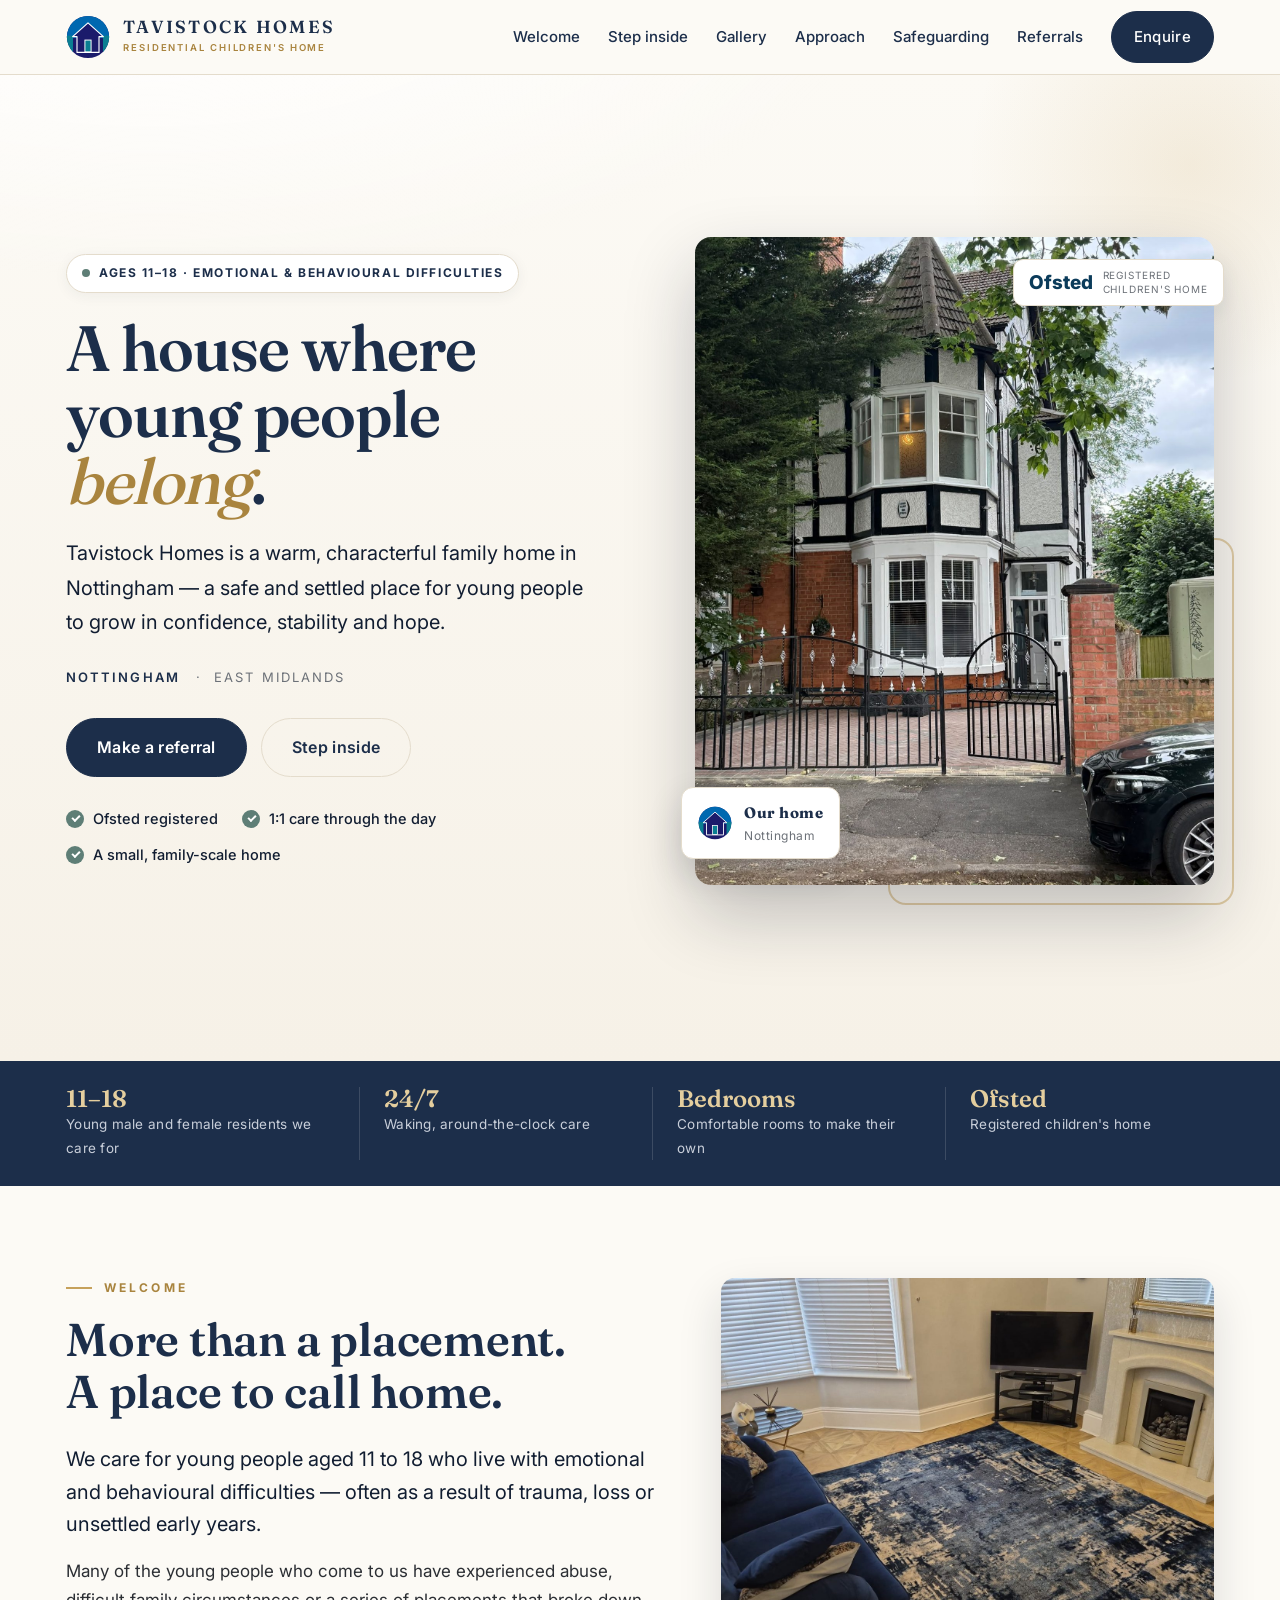
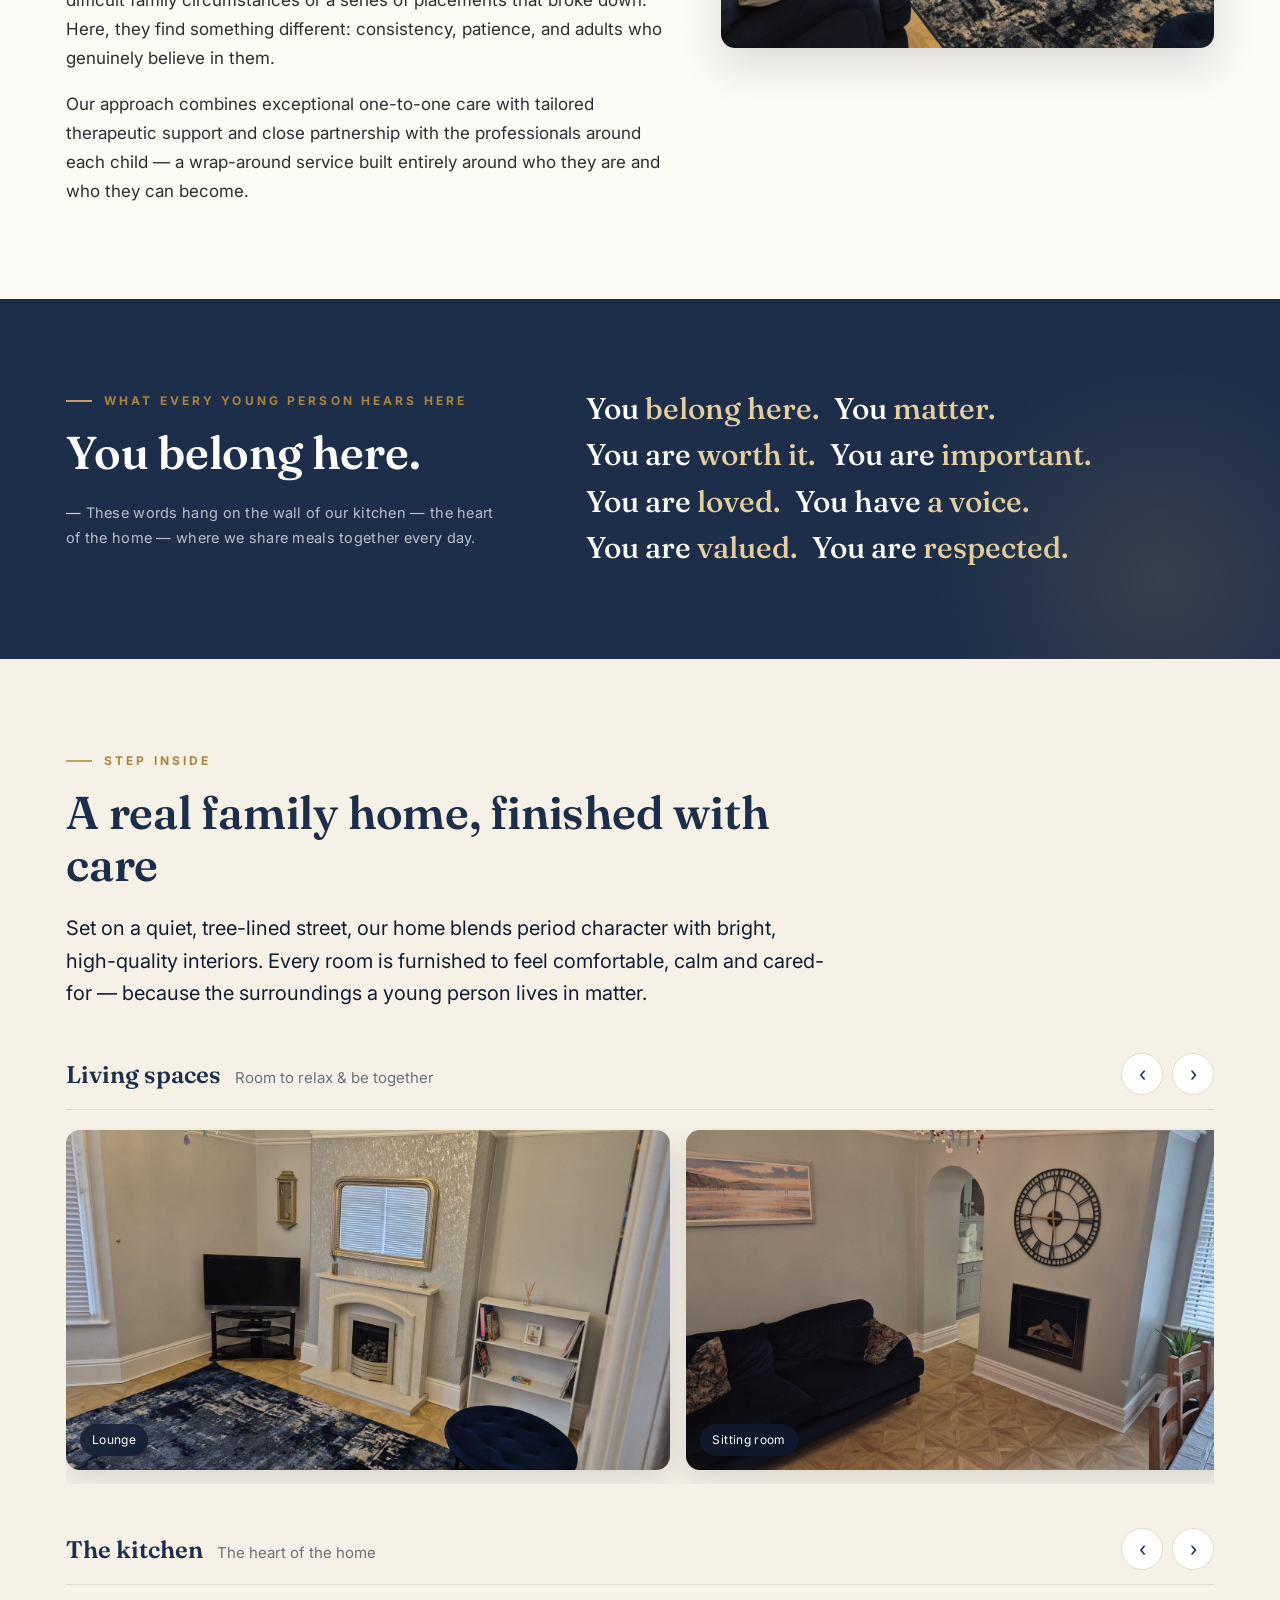
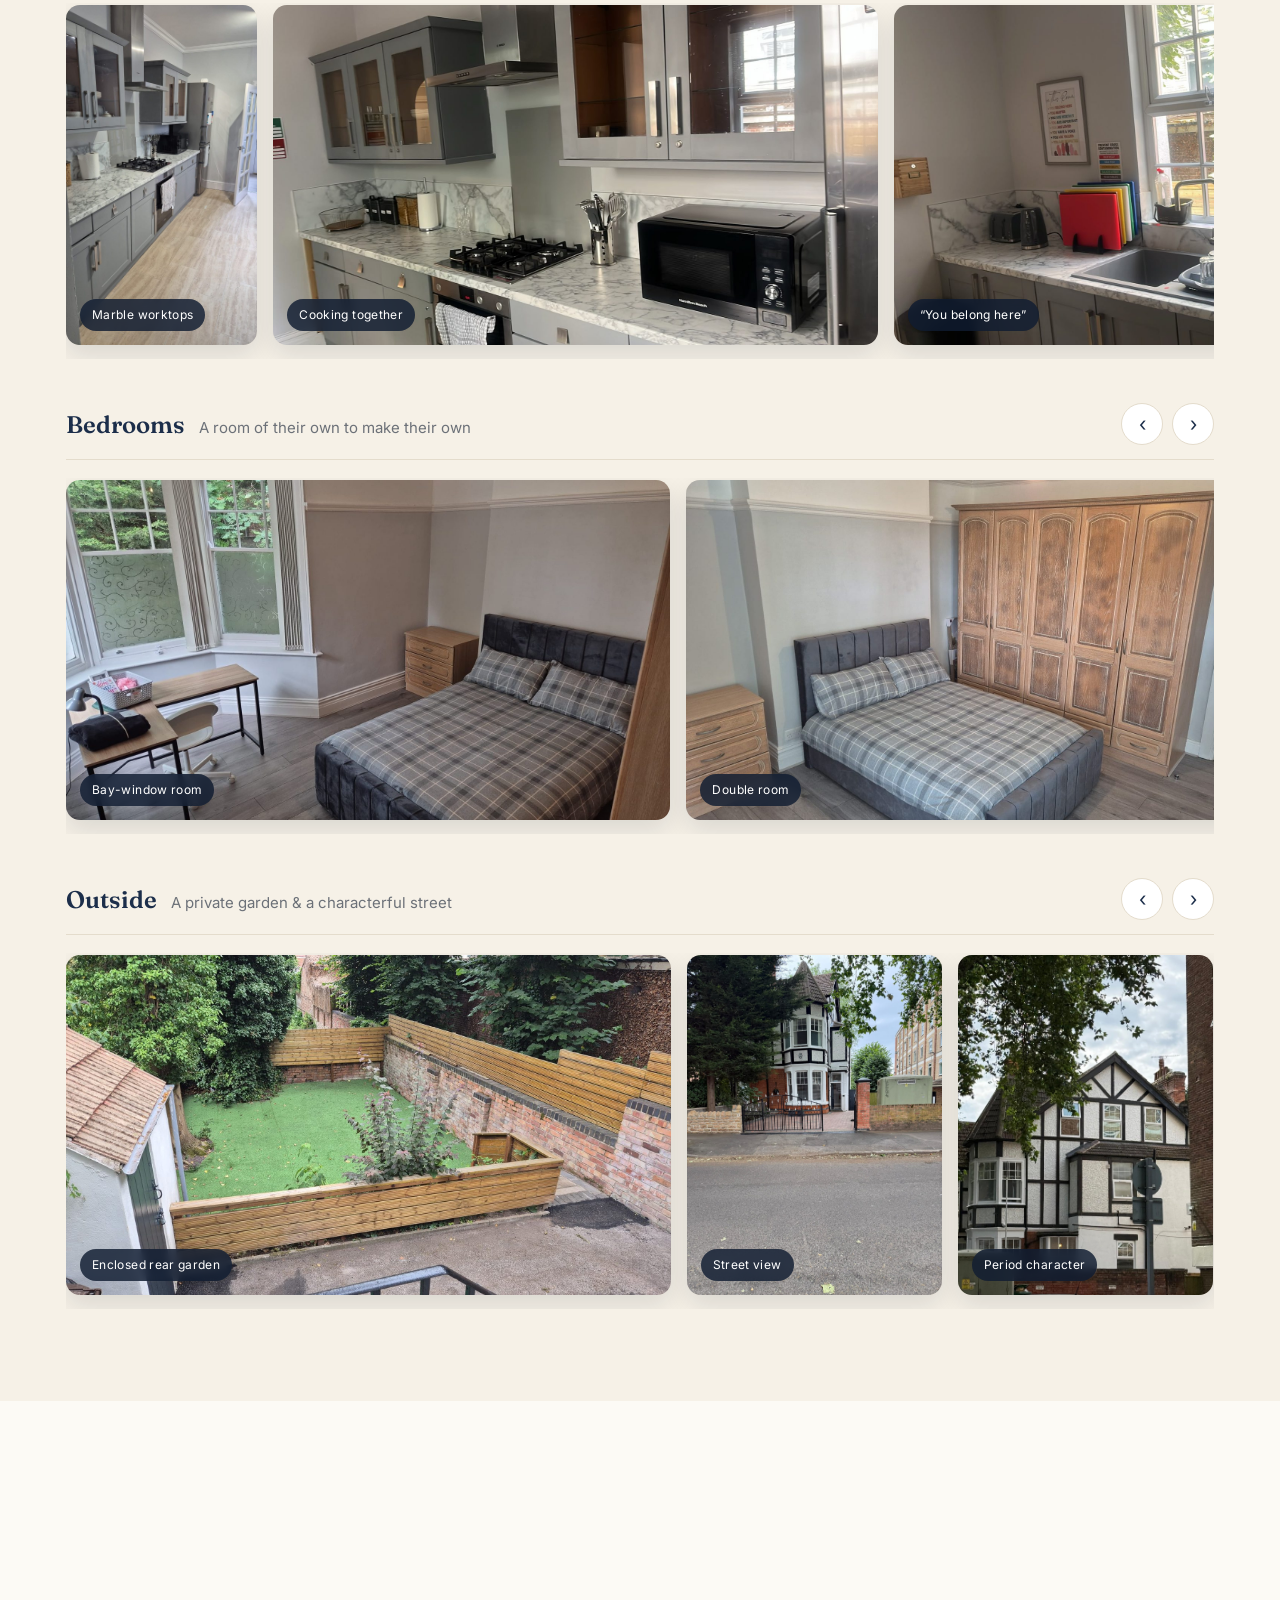
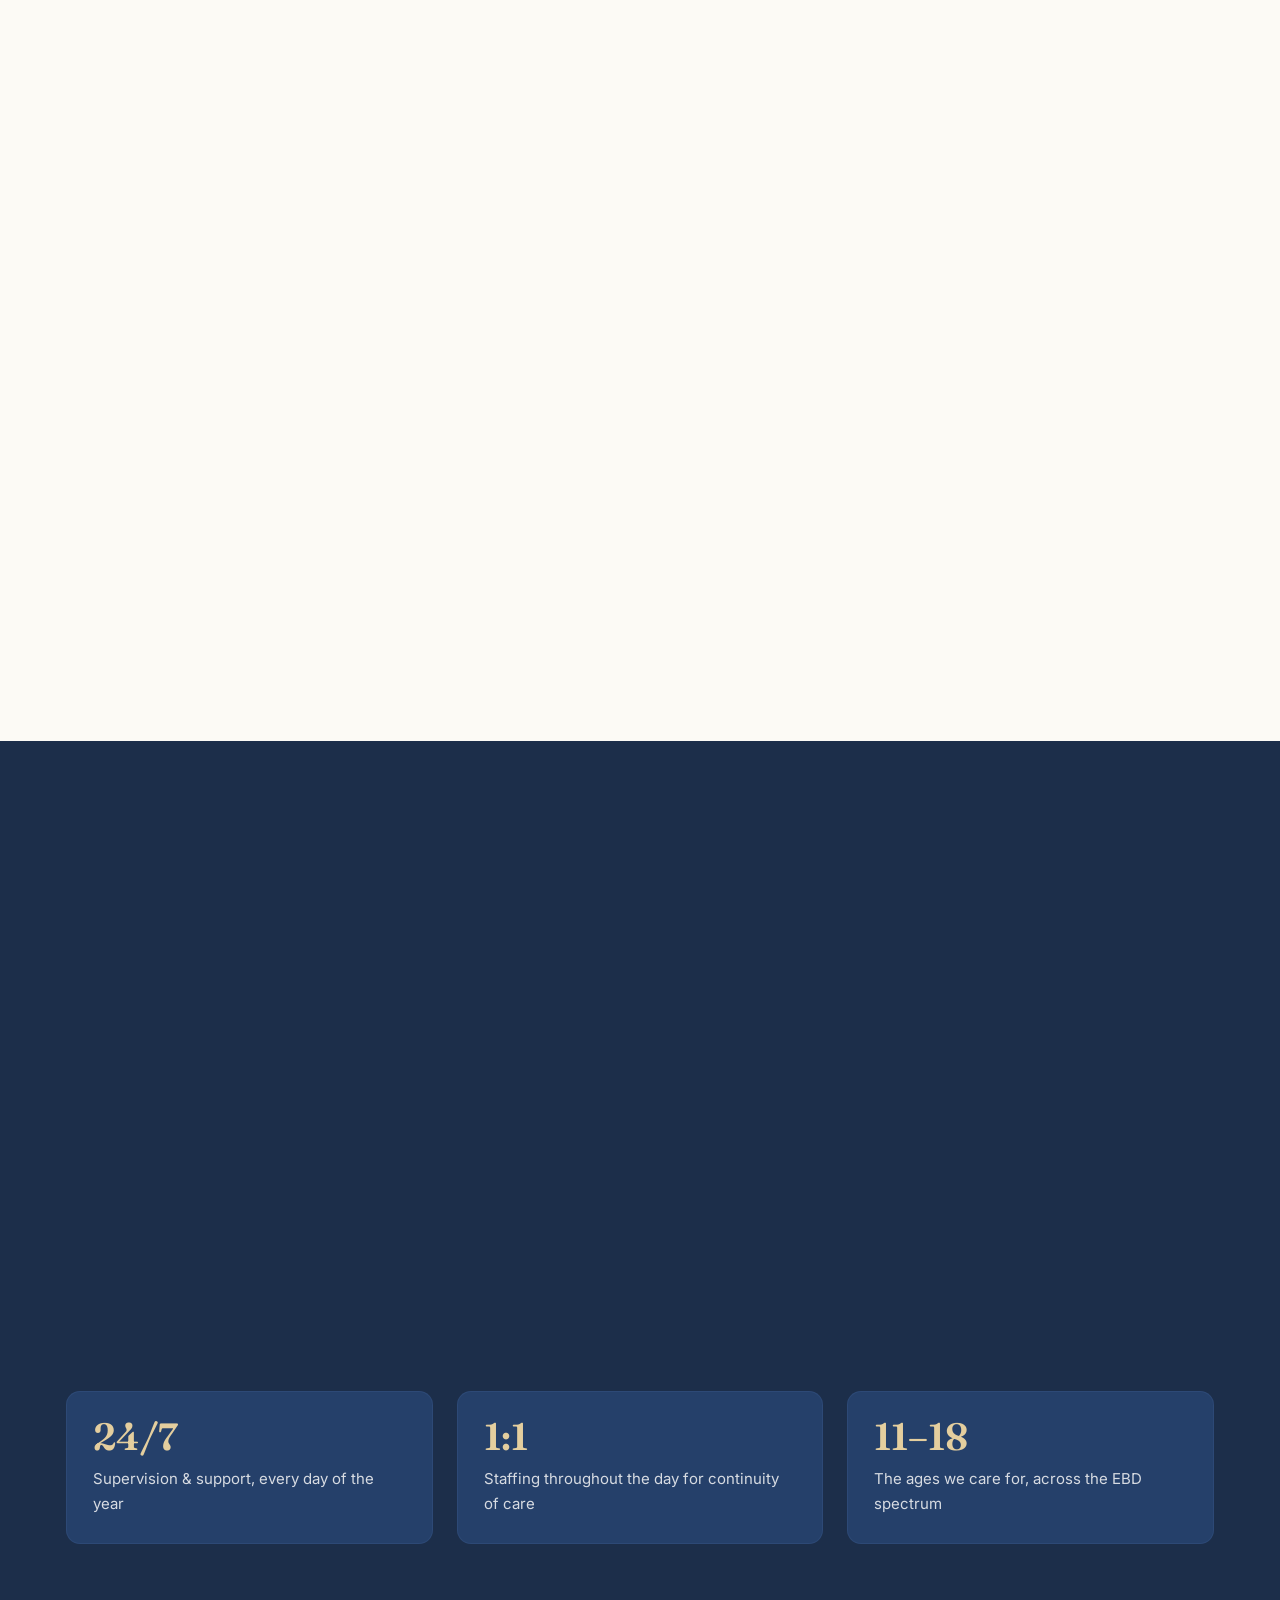
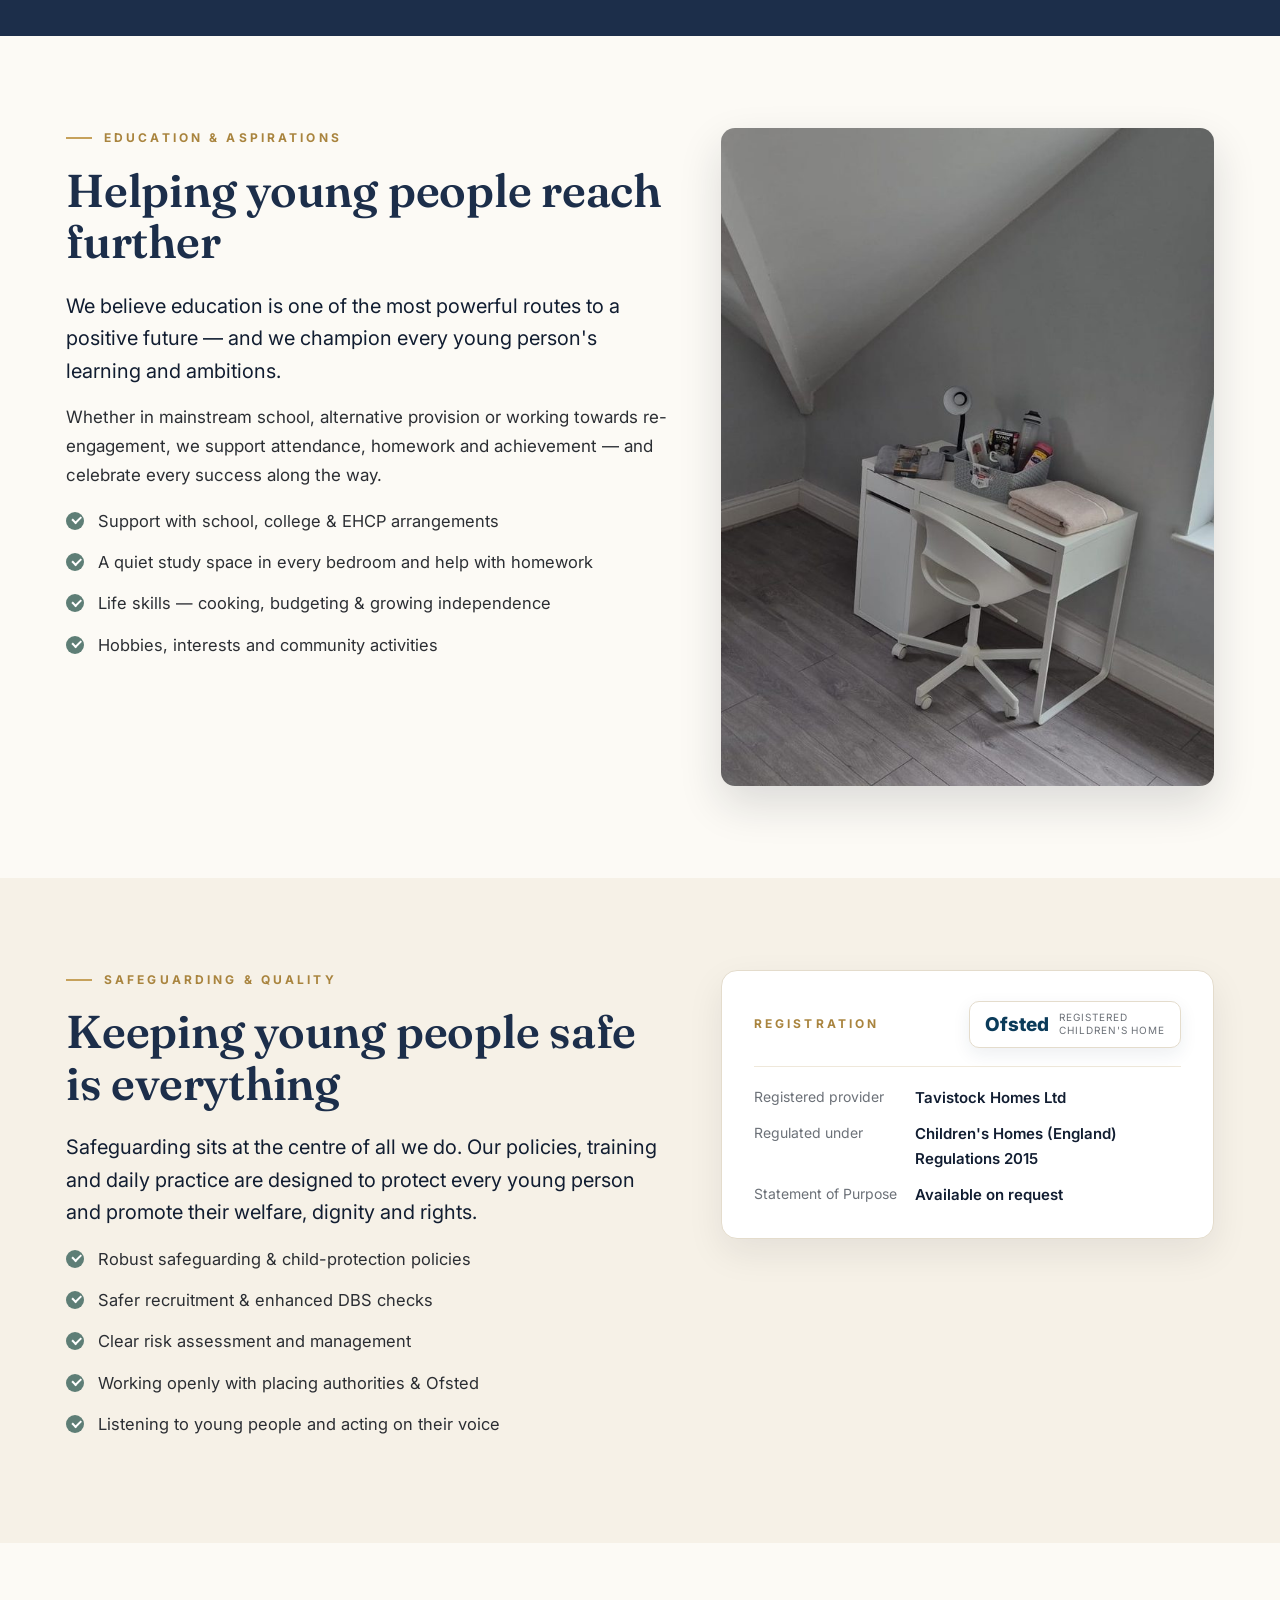
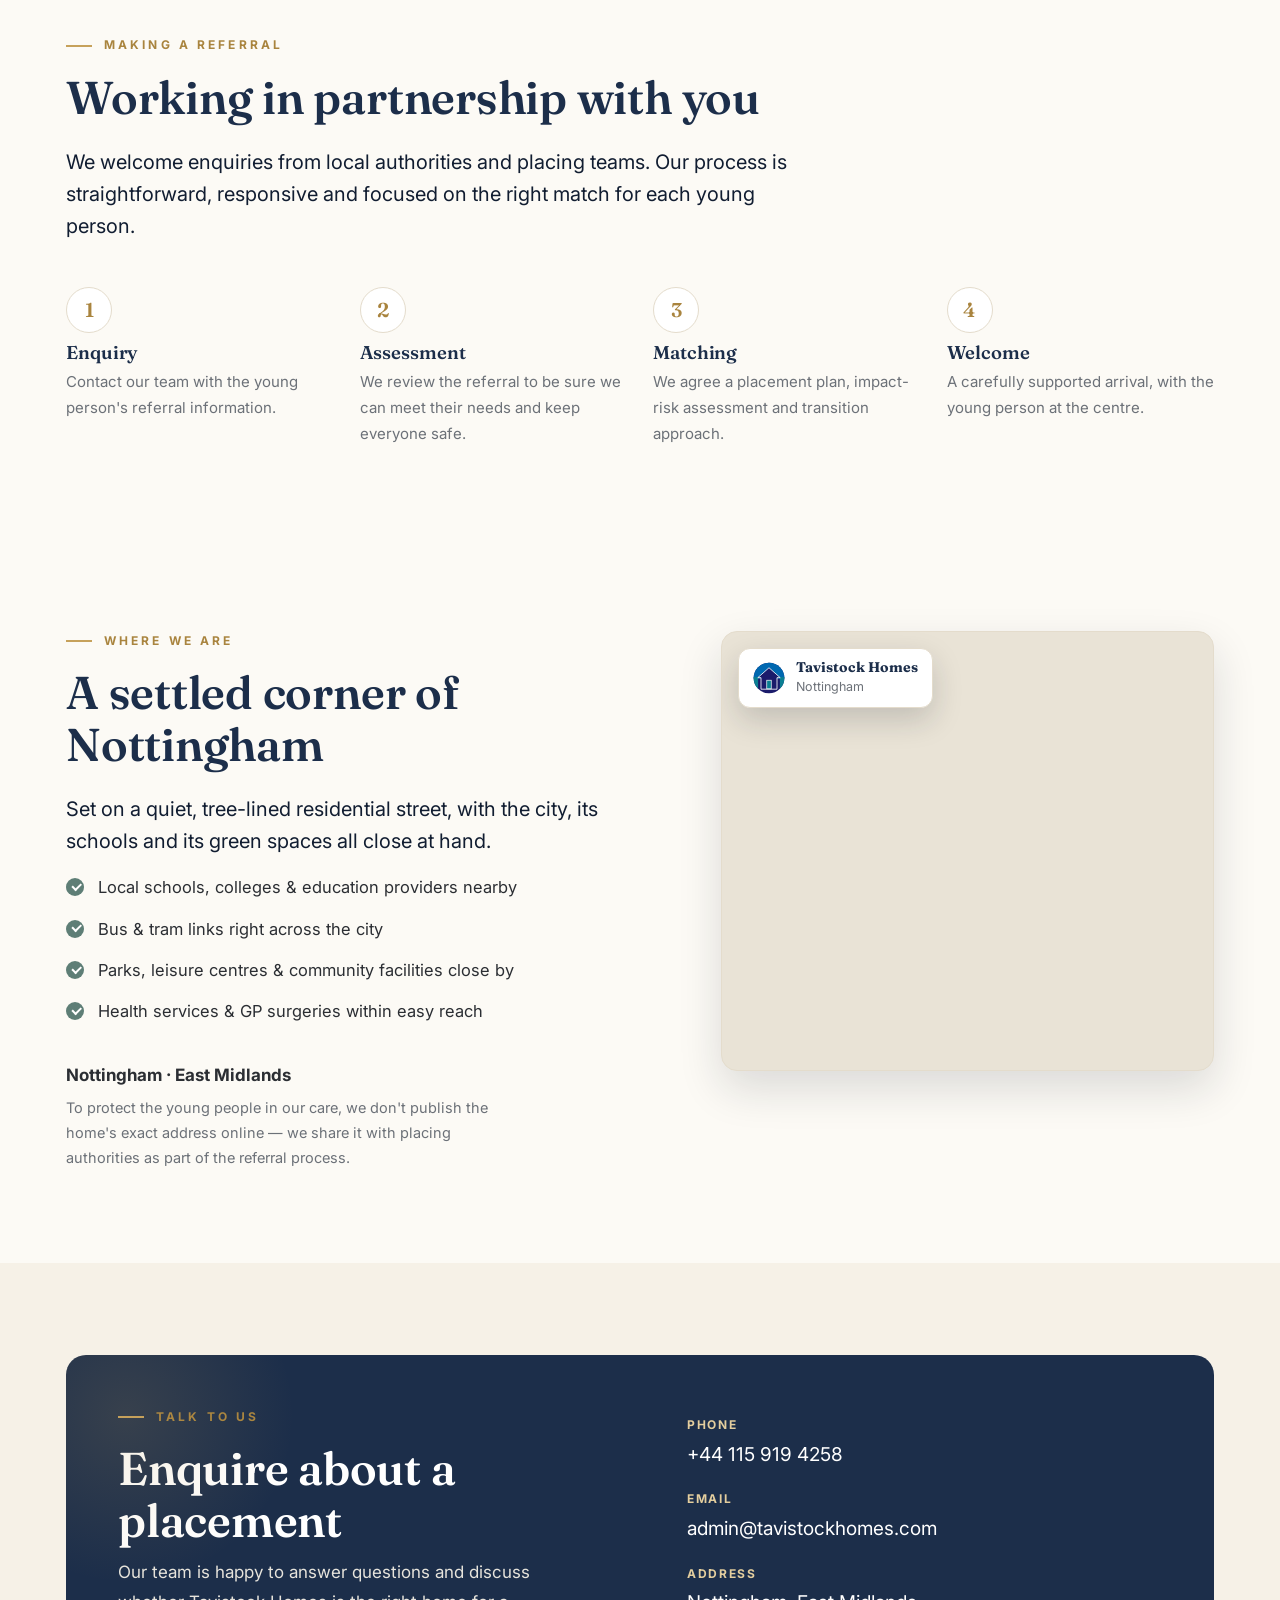
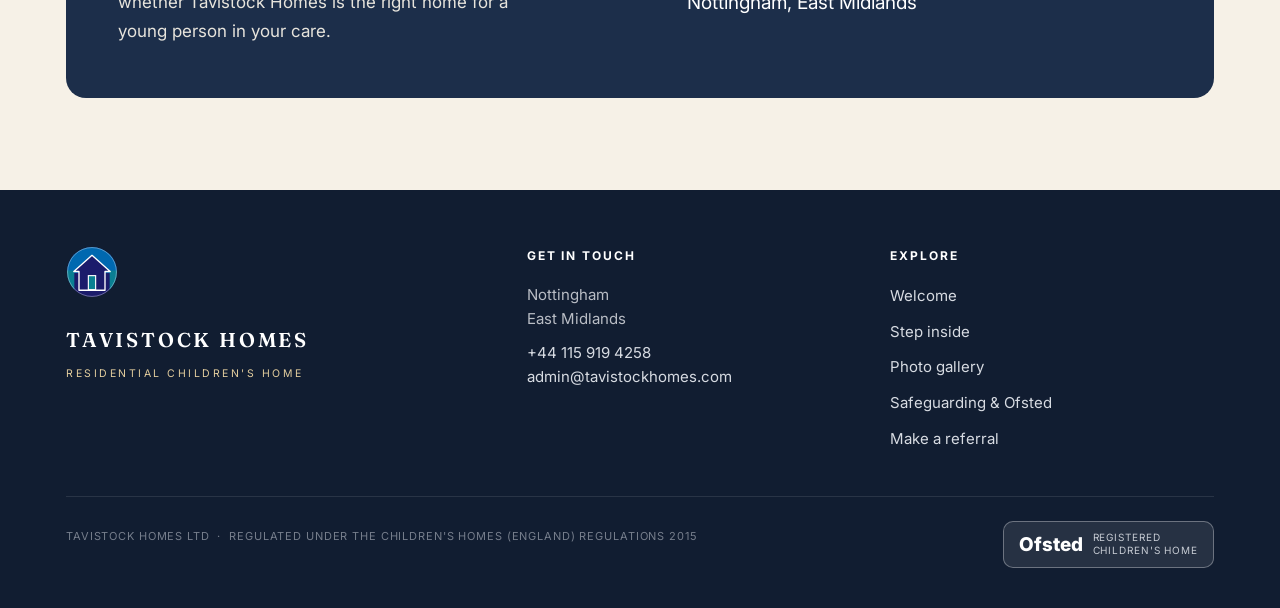
==== commit 3f5e0c34: "Ofsted compliance: remove manager name, exact address & URN - Remove Registered Manager name and Ofs" ====
--- a/index.html
+++ b/index.html
@@ -4,7 +4,7 @@
 <meta charset="utf-8">
 <meta name="viewport" content="width=device-width, initial-scale=1">
 <title>Tavistock Homes — A Residential Children's Home in Nottingham</title>
-<meta name="description" content="Tavistock Homes is a warm, Ofsted-registered residential children's home in Nottingham for young people aged 11–18 with emotional and behavioural difficulties (EBD). URN 2886899.">
+<meta name="description" content="Tavistock Homes is a warm, Ofsted-registered residential children's home in Nottingham for young people aged 11–18 with emotional and behavioural difficulties (EBD).">
 <meta name="robots" content="index,follow">
 <meta property="og:title" content="Tavistock Homes — Residential Children's Home, Nottingham">
 <meta property="og:description" content="A safe, nurturing family home in Nottingham for young people aged 11–18 with EBD. Ofsted registered.">
@@ -62,7 +62,7 @@
       <h1>A house where<br>young people <em>belong</em>.</h1>
       <p class="sub">Tavistock Homes is a warm, characterful family home in Nottingham — a safe and
         settled place for young people to grow in confidence, stability and hope.</p>
-      <p class="hero-addr"><b>4 Tavistock Drive</b> &nbsp;·&nbsp; Nottingham &nbsp;·&nbsp; NG3&nbsp;5DW</p>
+      <p class="hero-addr"><b>Nottingham</b> &nbsp;·&nbsp; East Midlands</p>
       <div class="hero-cta">
         <a class="btn btn-lg" href="#contact">Make a referral</a>
         <a class="btn btn-ghost btn-lg" href="#inside">Step inside</a>
@@ -95,7 +95,7 @@
             <rect x="43" y="57" width="14" height="27" fill="none" stroke="#fff" stroke-width="2.2"/>
           </g>
         </svg>
-        <span><b>Our home</b><span>Nottingham, NG3&nbsp;5DW</span></span>
+        <span><b>Our home</b><span>Nottingham</span></span>
       </figcaption>
     </figure>
   </div>
@@ -107,7 +107,7 @@
     <div class="fact"><b>11–18</b><span>Young male and female residents we care for</span></div>
     <div class="fact"><b>24/7</b><span>Waking, around-the-clock care</span></div>
     <div class="fact"><b>Bedrooms</b><span>Comfortable rooms to make their own</span></div>
-    <div class="fact"><b>Ofsted</b><span>Registered · URN 2886899</span></div>
+    <div class="fact"><b>Ofsted</b><span>Registered children's home</span></div>
   </div>
 </div>
 
@@ -348,12 +348,10 @@
           <div class="row">
             <p class="eyebrow c" style="margin:0;">Registration</p>
             <span class="ofsted-badge"><span class="mk">Ofsted</span>
-              <span class="tx">Registered<br>URN 2886899</span></span>
+              <span class="tx">Registered<br>Children's Home</span></span>
           </div>
           <dl>
             <dt>Registered provider</dt><dd>Tavistock Homes Ltd</dd>
-            <dt>Registered manager</dt><dd>Verna Kaunda&nbsp;Solomon</dd>
-            <dt>Ofsted URN</dt><dd>2886899</dd>
             <dt>Regulated under</dt><dd>Children's Homes (England) Regulations 2015</dd>
             <dt>Statement of Purpose</dt><dd>Available on request</dd>
           </dl>
@@ -396,14 +394,15 @@
           <li>Parks, leisure centres &amp; community facilities close by</li>
           <li>Health services &amp; GP surgeries within easy reach</li>
         </ul>
-        <p style="margin:22px 0 20px;"><b>4 Tavistock Drive, Nottingham, NG3&nbsp;5DW</b></p>
-        <a class="btn" href="https://www.google.com/maps/dir/?api=1&amp;destination=4+Tavistock+Drive,+Nottingham+NG3+5DW"
-           target="_blank" rel="noopener">Get directions →</a>
+        <p style="margin:22px 0 6px;"><b>Nottingham · East Midlands</b></p>
+        <p class="muted" style="font-size:14.5px;margin:0;max-width:460px;">To protect the young people in
+          our care, we don't publish the home's exact address online — we share it with placing authorities
+          as part of the referral process.</p>
       </div>
       <div class="col-img">
         <div class="map-frame">
-          <iframe title="Map showing Tavistock Homes, 4 Tavistock Drive, Nottingham NG3 5DW"
-            src="https://maps.google.com/maps?q=4%20Tavistock%20Drive%2C%20Nottingham%20NG3%205DW&amp;t=&amp;z=15&amp;ie=UTF8&amp;iwloc=&amp;output=embed"
+          <iframe title="Map of Nottingham"
+            src="https://maps.google.com/maps?q=Nottingham%2C%20UK&amp;t=&amp;z=12&amp;ie=UTF8&amp;iwloc=&amp;output=embed"
             loading="lazy" referrerpolicy="no-referrer-when-downgrade" allowfullscreen></iframe>
           <div class="map-pin">
             <svg class="em2" viewBox="0 0 100 100" xmlns="http://www.w3.org/2000/svg" aria-hidden="true">
@@ -417,7 +416,7 @@
                 <rect x="43" y="57" width="14" height="27" fill="none" stroke="#fff" stroke-width="2.2"/>
               </g>
             </svg>
-            <span><b>Tavistock&nbsp;Homes</b><span>4 Tavistock Drive · NG3&nbsp;5DW</span></span>
+            <span><b>Tavistock&nbsp;Homes</b><span>Nottingham</span></span>
           </div>
         </div>
       </div>
@@ -446,7 +445,7 @@
         </div>
         <div class="contact-item">
           <span class="k">Address</span>
-          <span class="v">4 Tavistock Drive, Nottingham, NG3&nbsp;5DW</span>
+          <span class="v">Nottingham, East Midlands</span>
         </div>
       </div>
     </div>
@@ -475,7 +474,7 @@
       </div>
       <div class="fcol">
         <h5>Get in touch</h5>
-        <p>4 Tavistock Drive<br>Nottingham · NG3&nbsp;5DW</p>
+        <p>Nottingham<br>East Midlands</p>
         <p><a href="tel:+441159194258">+44 115 919 4258</a><br>
            <a href="mailto:admin@tavistockhomes.com">admin@tavistockhomes.com</a></p>
       </div>
@@ -492,12 +491,12 @@
     </div>
     <div class="footer-bot">
       <p class="legal">
-        Tavistock Homes Ltd &nbsp;·&nbsp; Ofsted URN 2886899 &nbsp;·&nbsp;
+        Tavistock Homes Ltd &nbsp;·&nbsp;
         Regulated under the Children's Homes (England) Regulations 2015
       </p>
       <span class="ofsted-badge dark">
         <span class="mk">Ofsted</span>
-        <span class="tx">Registered Children's Home<br>URN 2886899</span>
+        <span class="tx">Registered<br>Children's Home</span>
       </span>
     </div>
   </div>
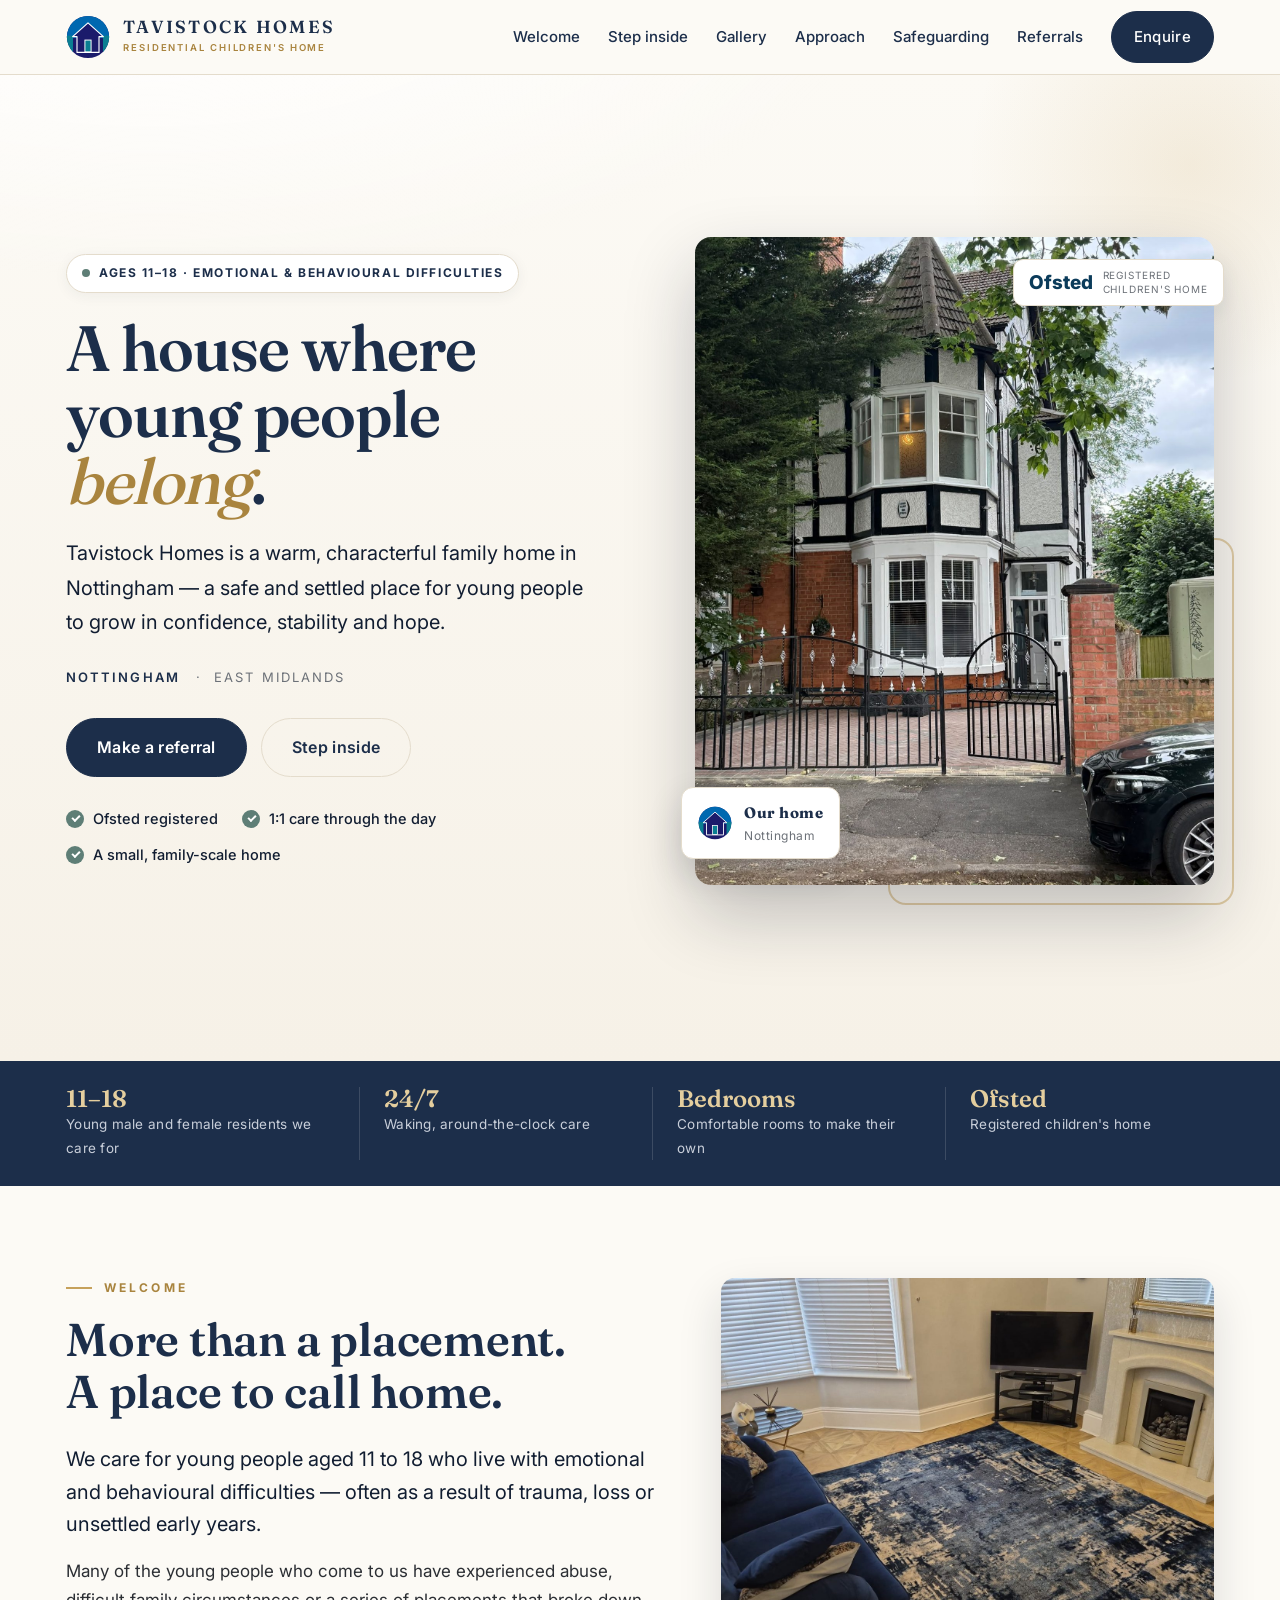
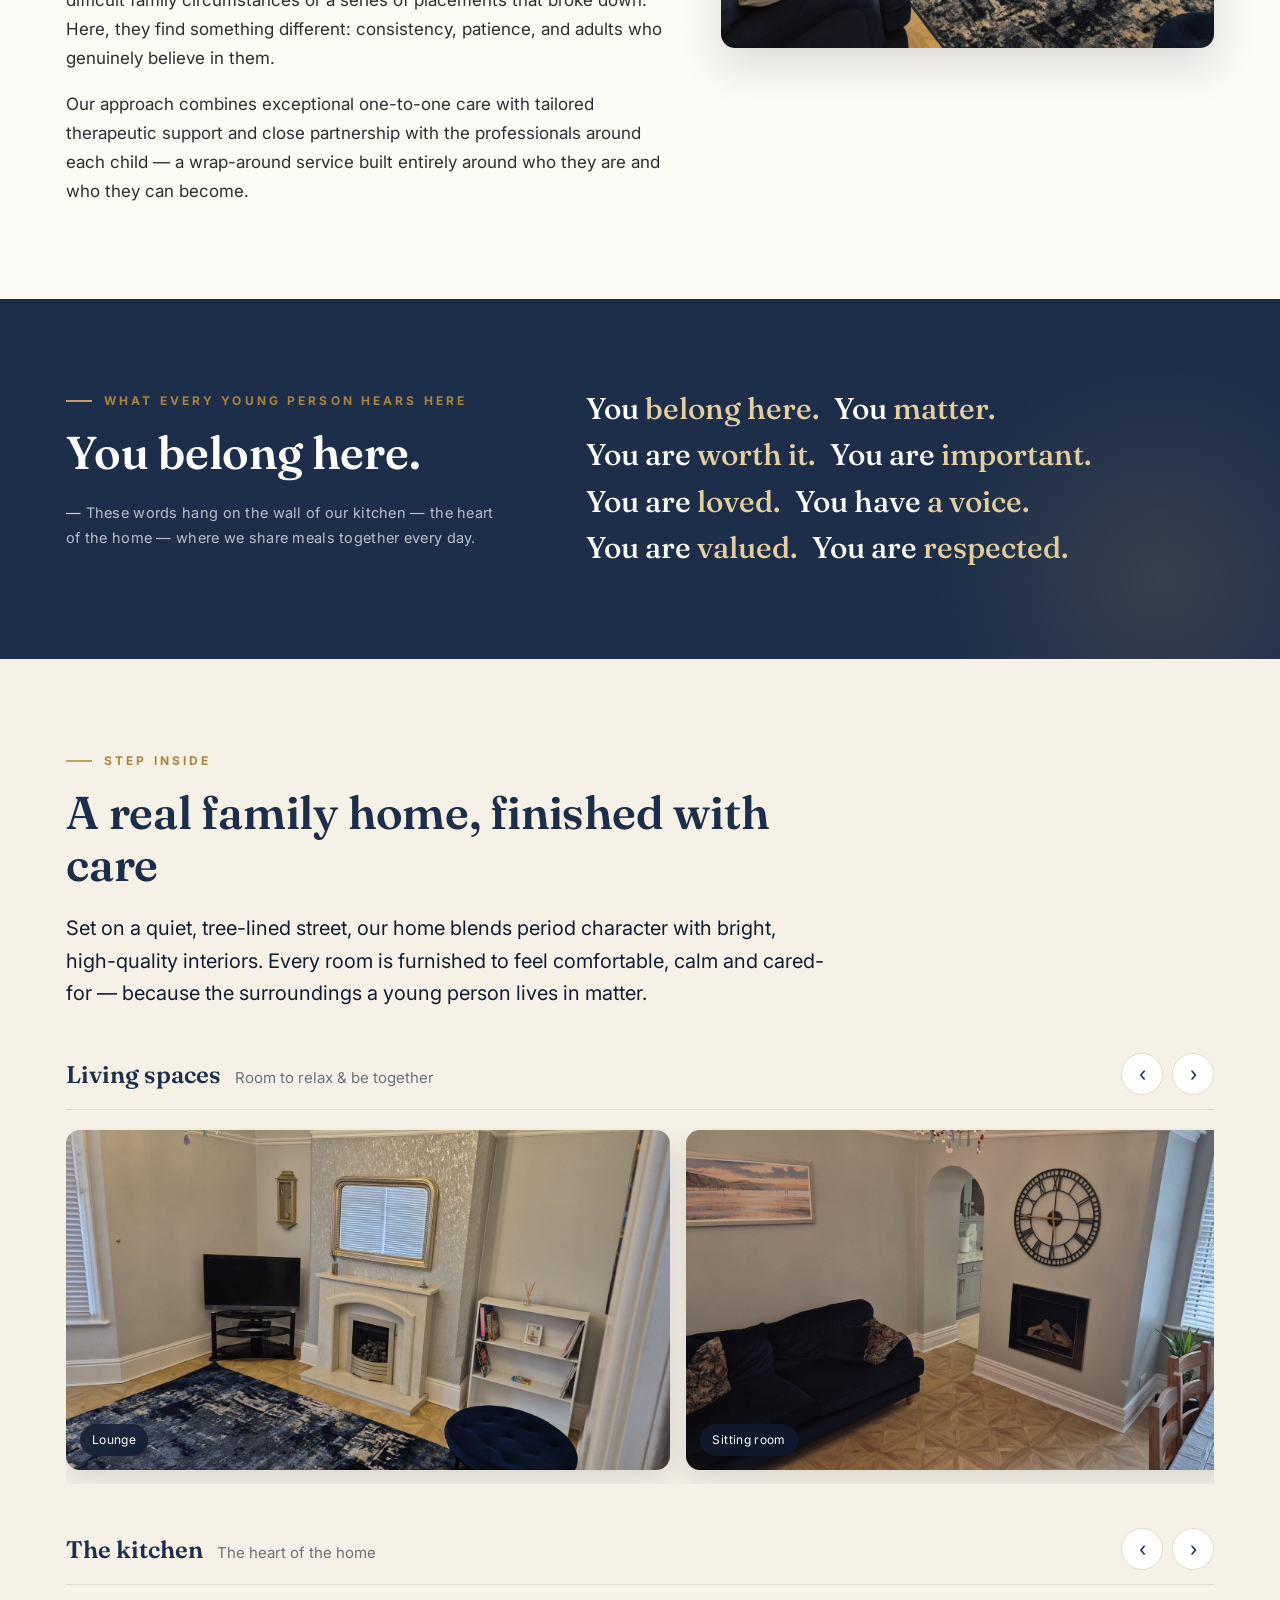
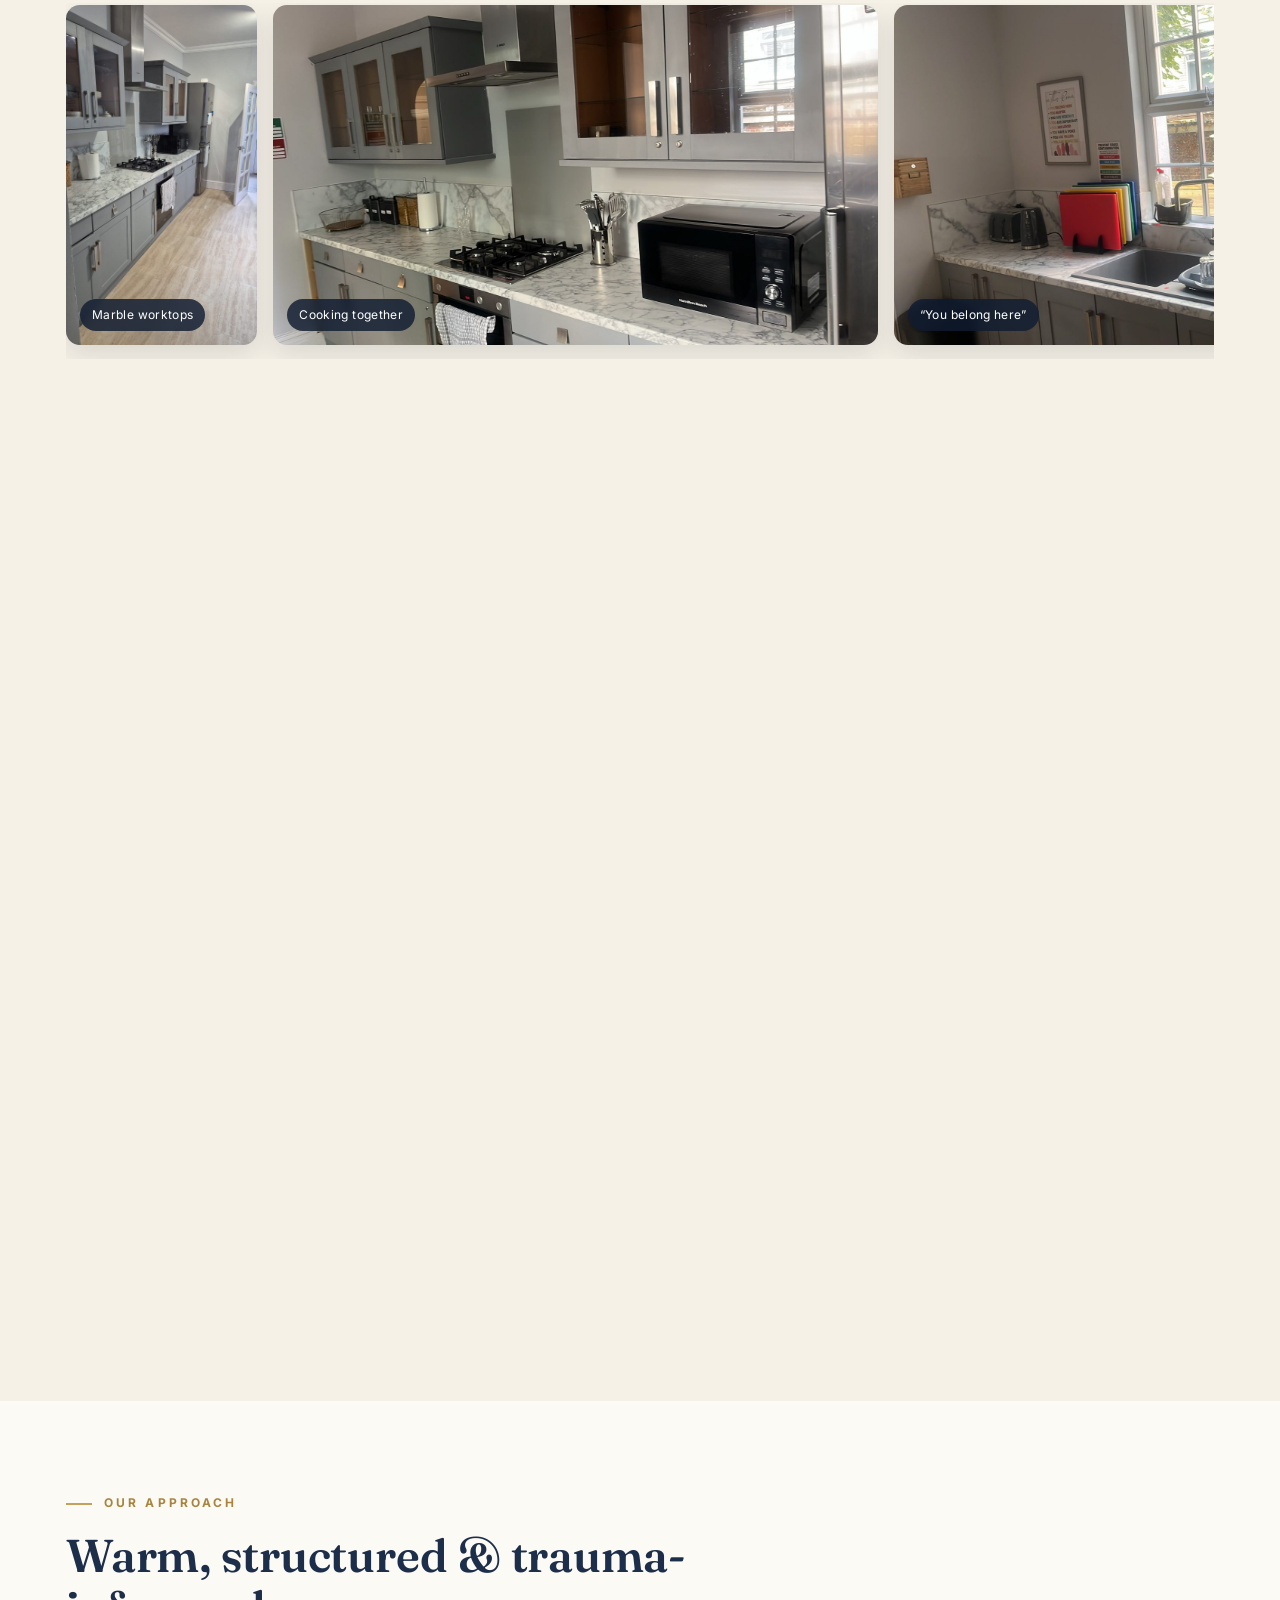
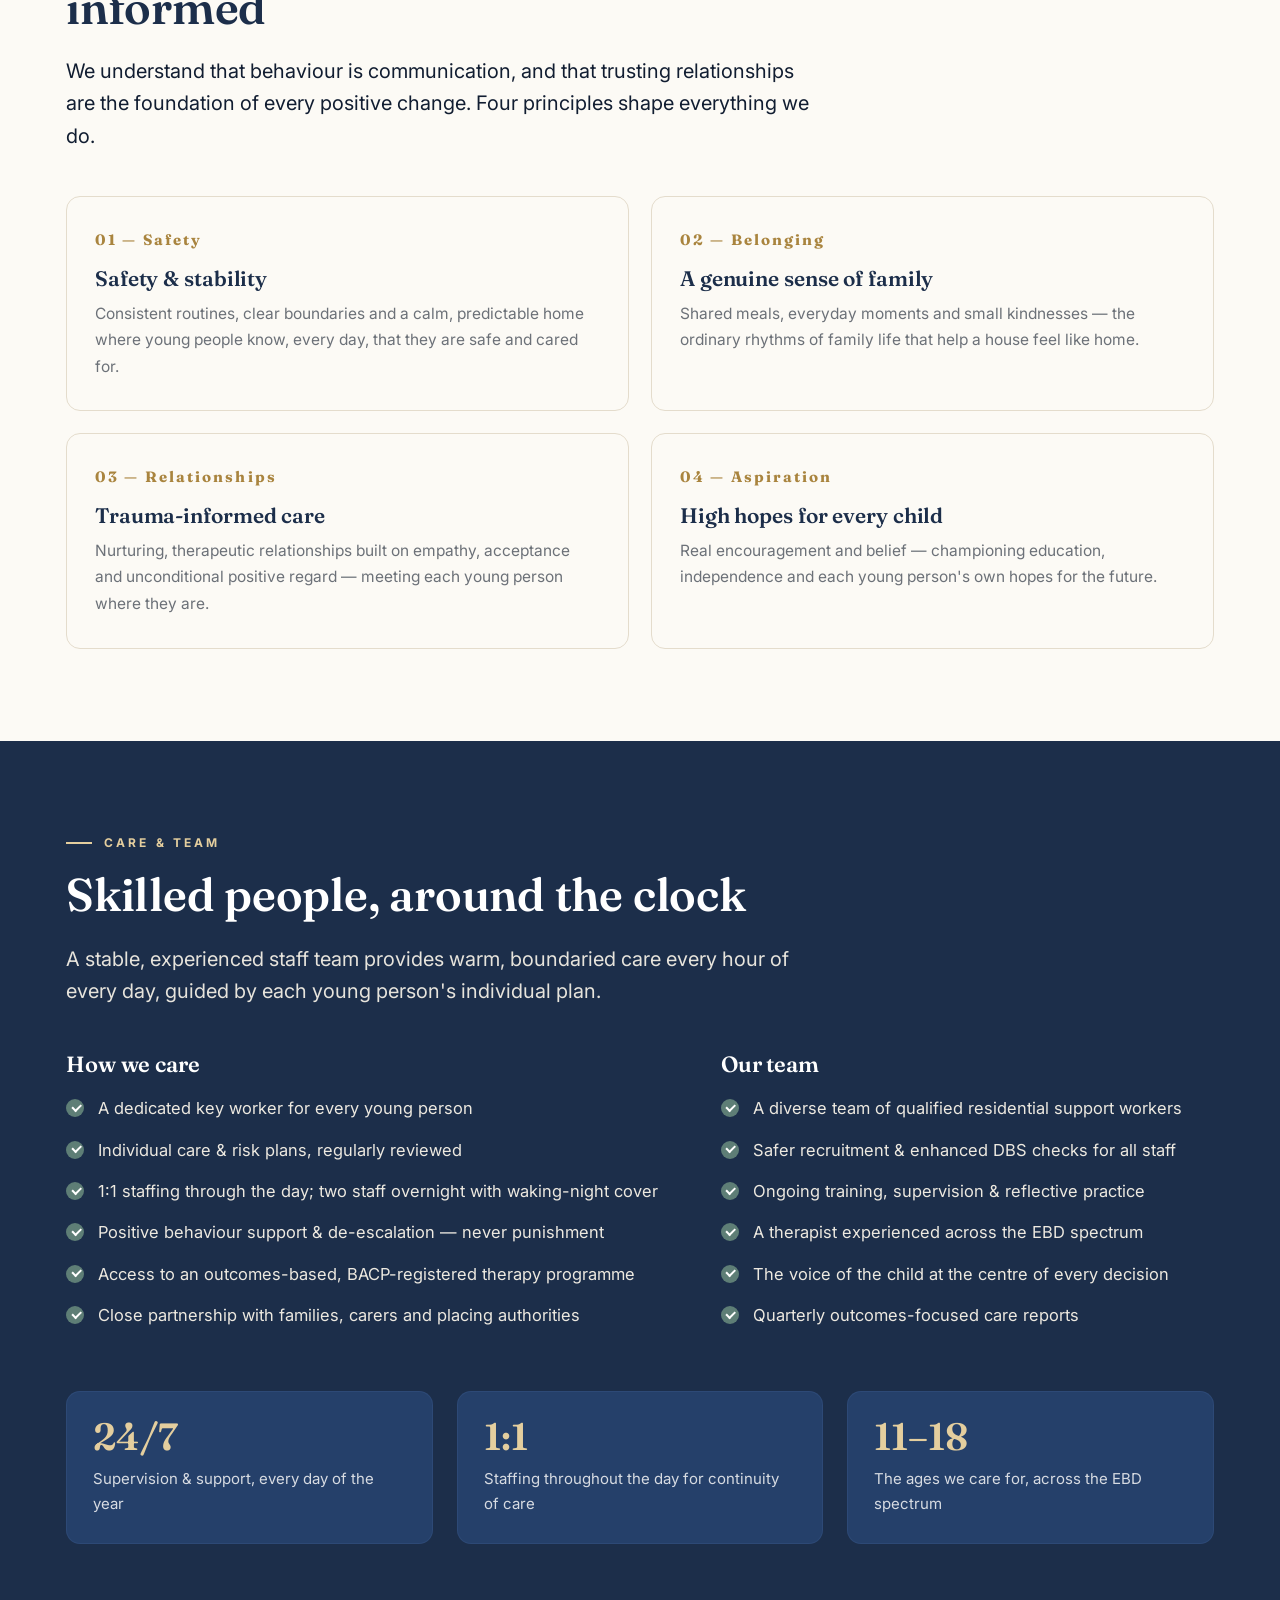
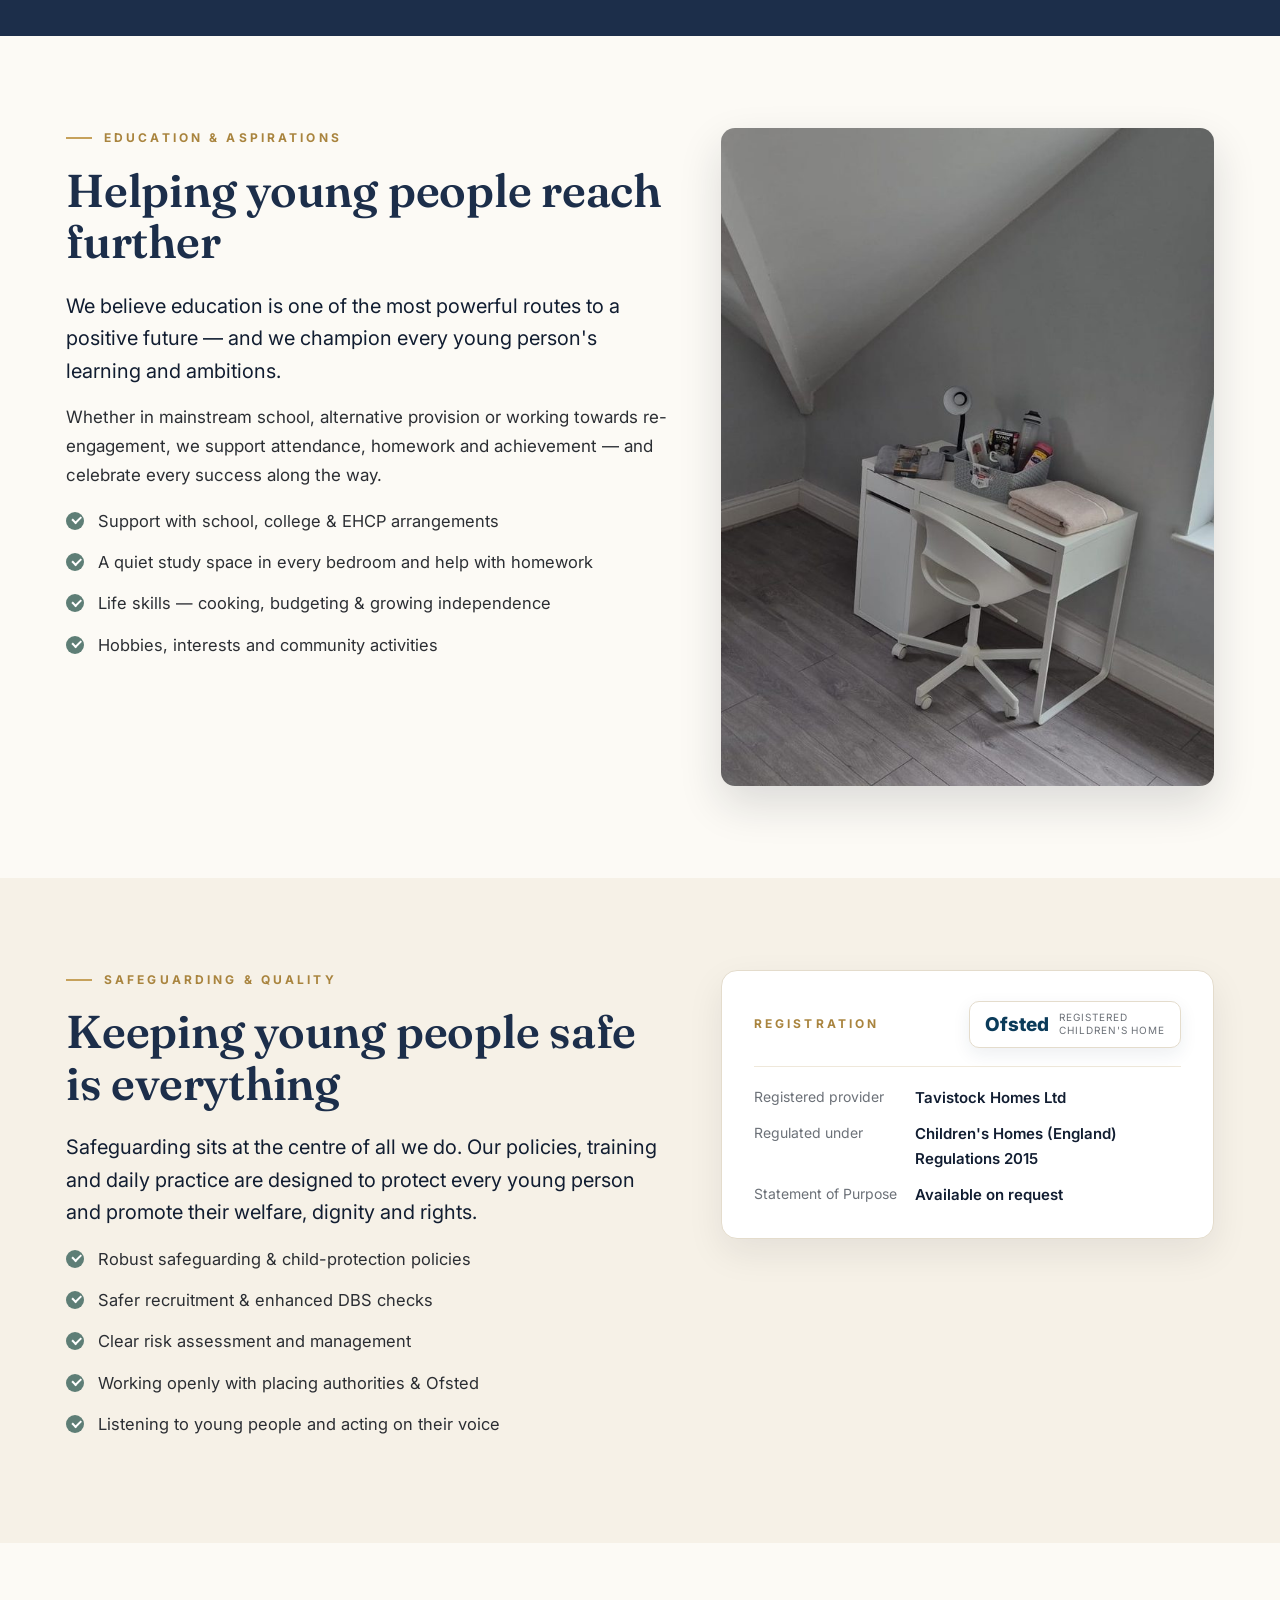
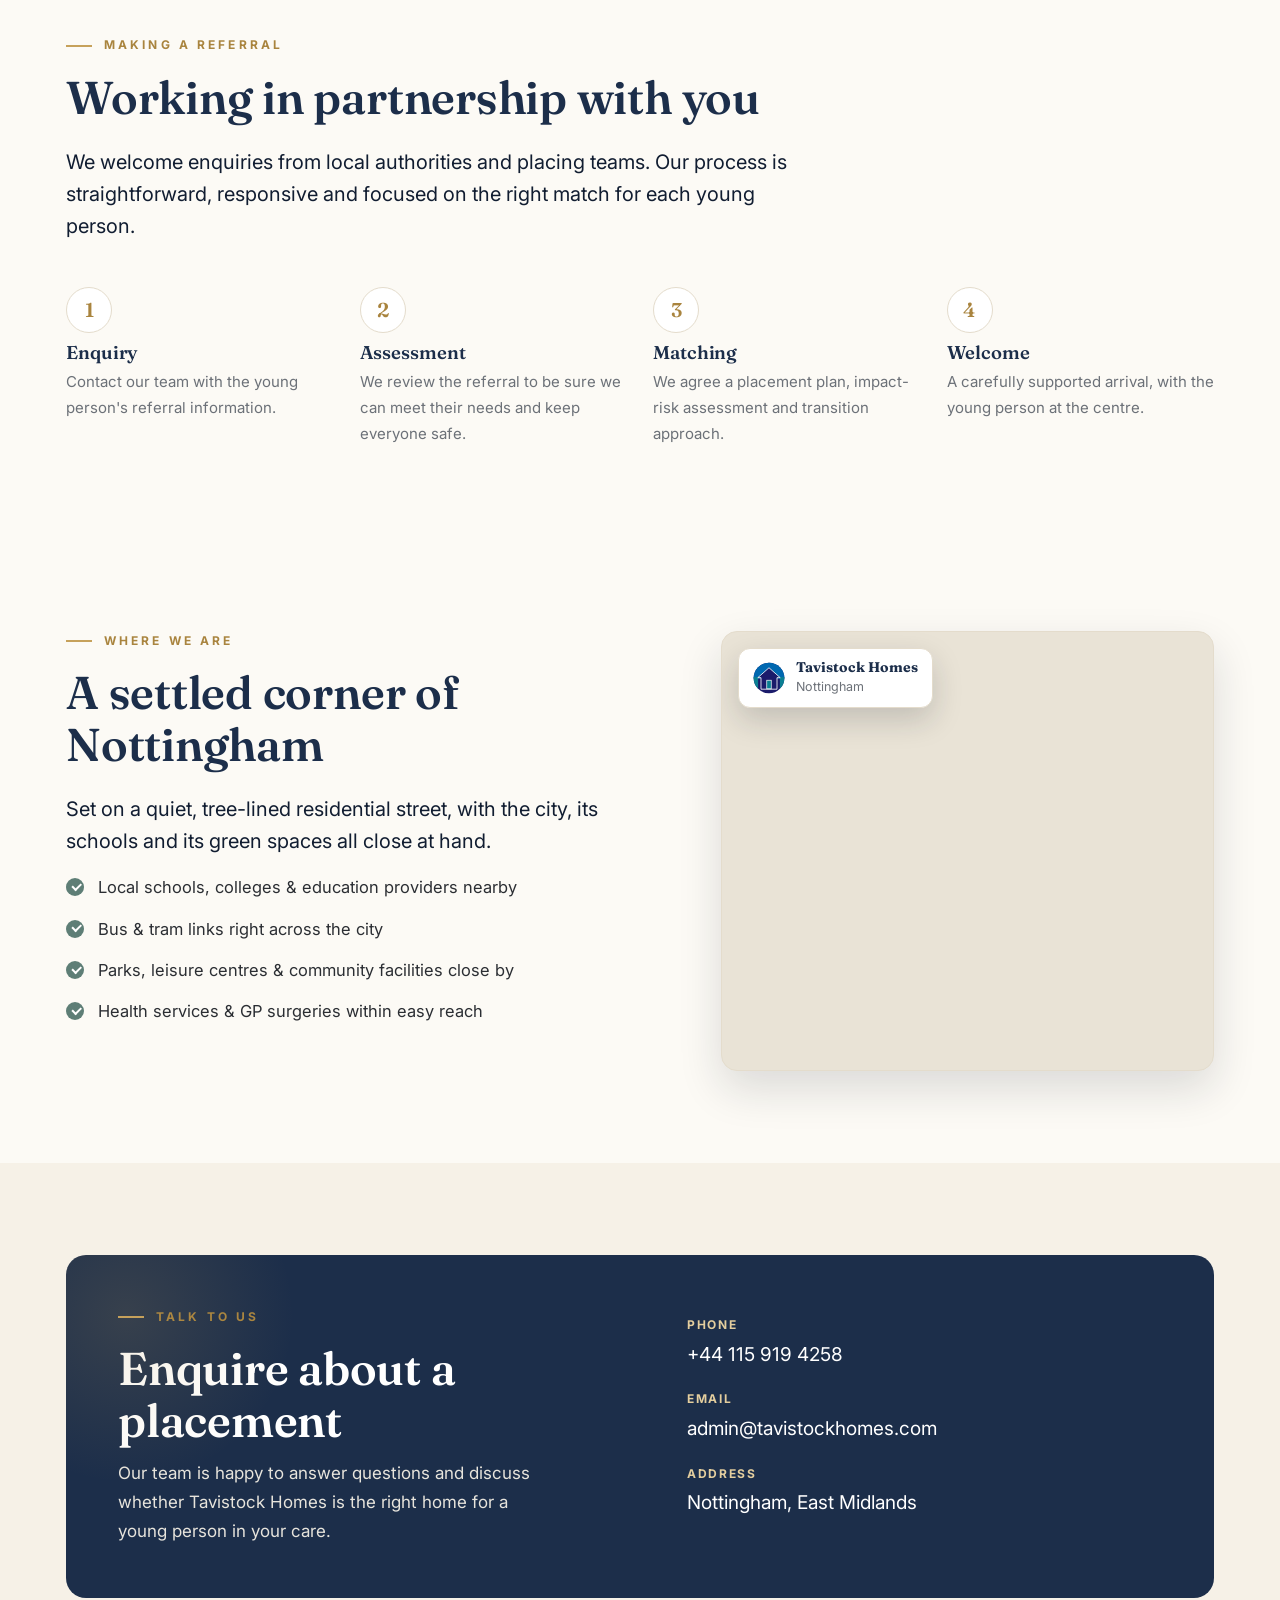
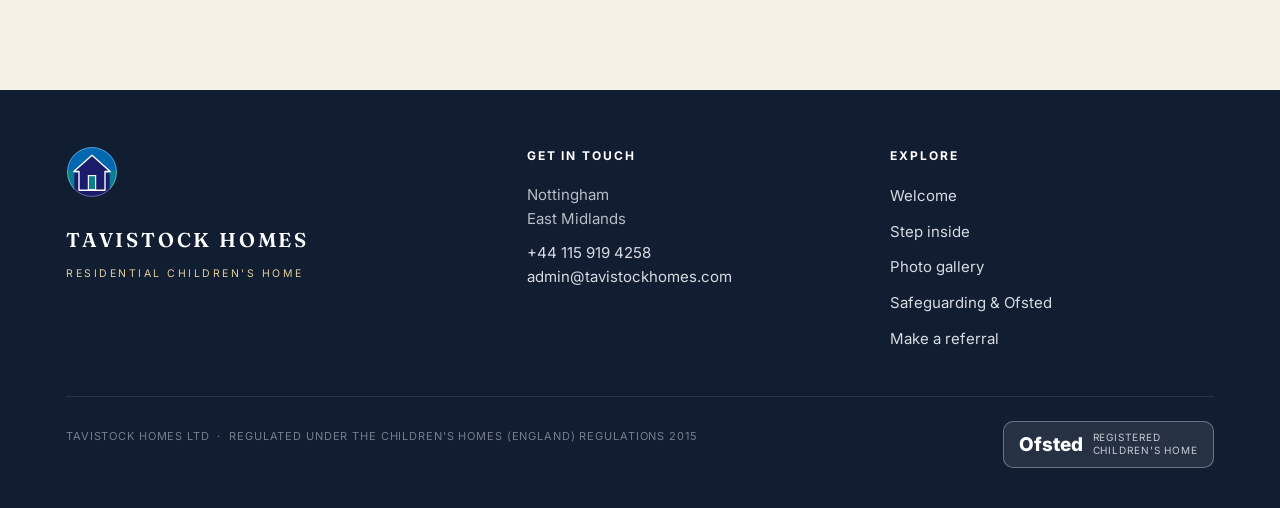
==== commit ccb23458: "Location: drop the address line and compliance note per request Co-Authored-By: Claude Opus 4.8 <nor" ====
--- a/index.html
+++ b/index.html
@@ -394,10 +394,6 @@
           <li>Parks, leisure centres &amp; community facilities close by</li>
           <li>Health services &amp; GP surgeries within easy reach</li>
         </ul>
-        <p style="margin:22px 0 6px;"><b>Nottingham · East Midlands</b></p>
-        <p class="muted" style="font-size:14.5px;margin:0;max-width:460px;">To protect the young people in
-          our care, we don't publish the home's exact address online — we share it with placing authorities
-          as part of the referral process.</p>
       </div>
       <div class="col-img">
         <div class="map-frame">
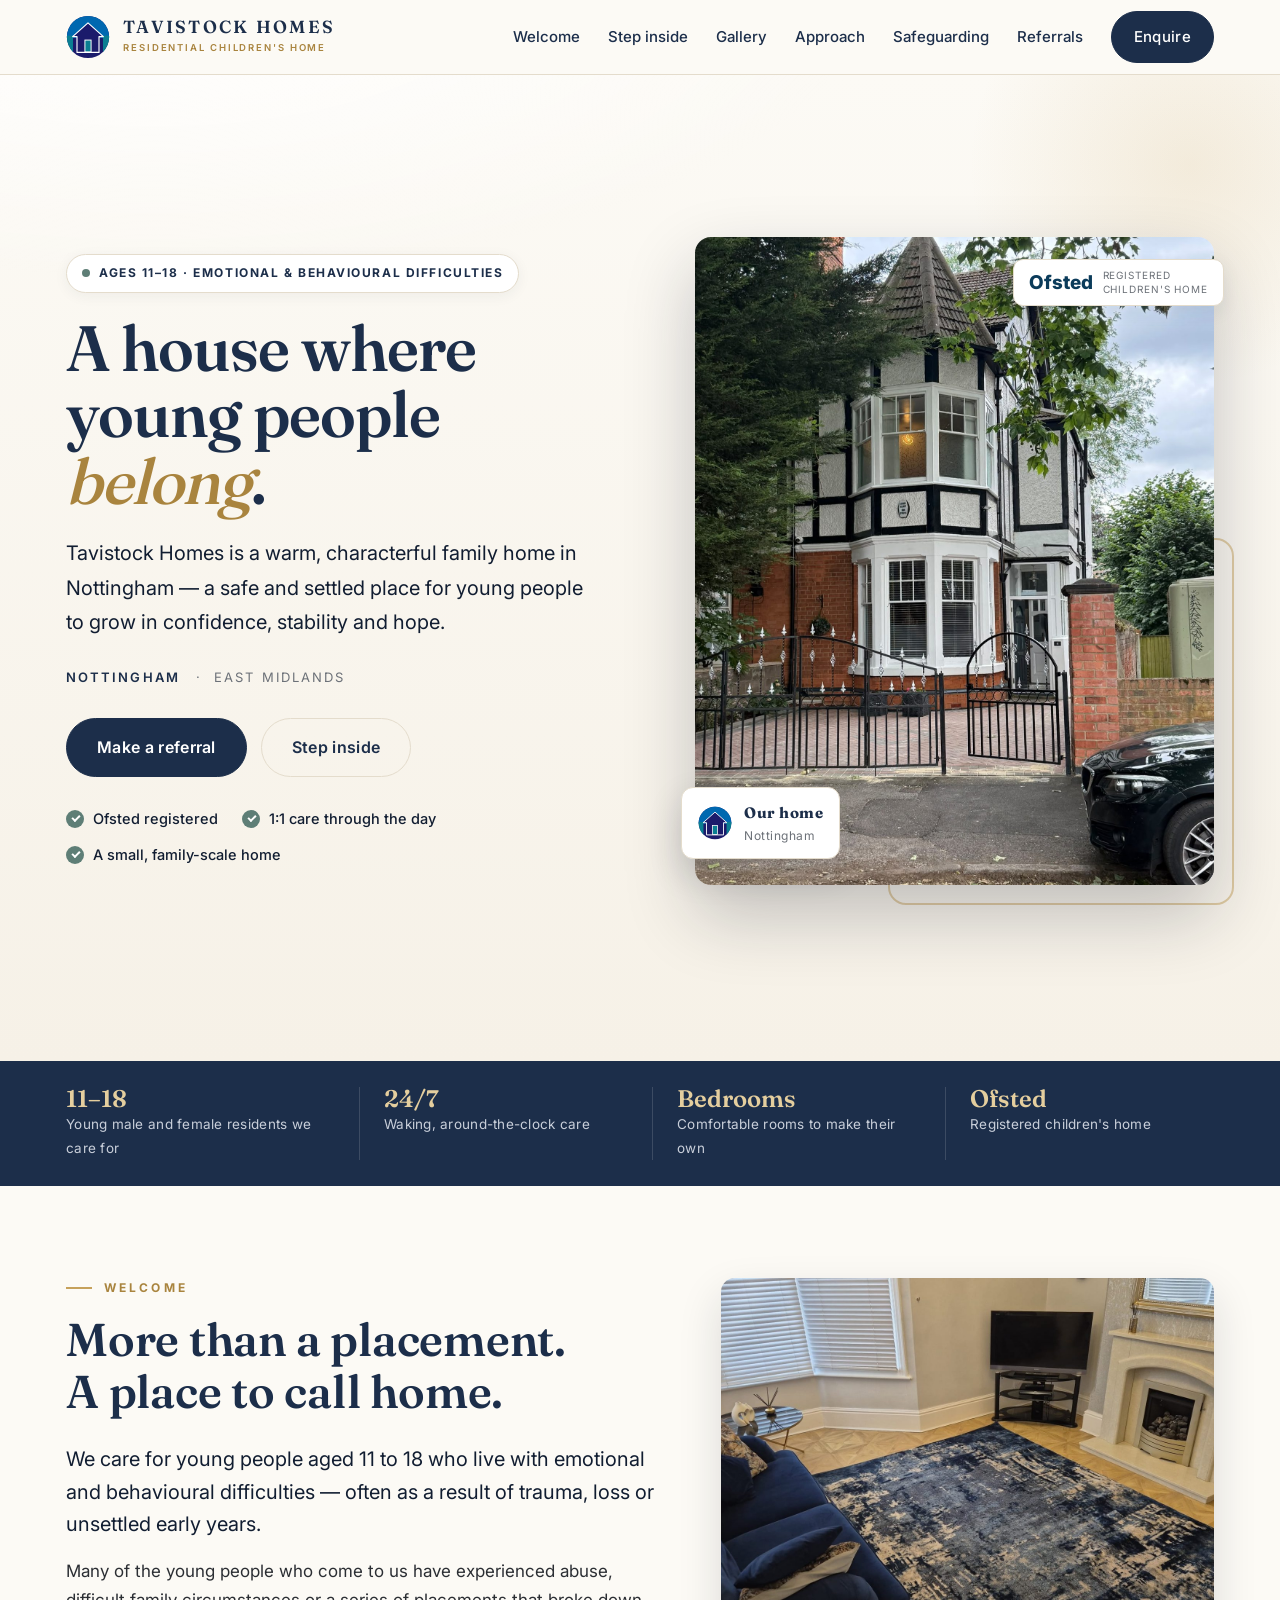
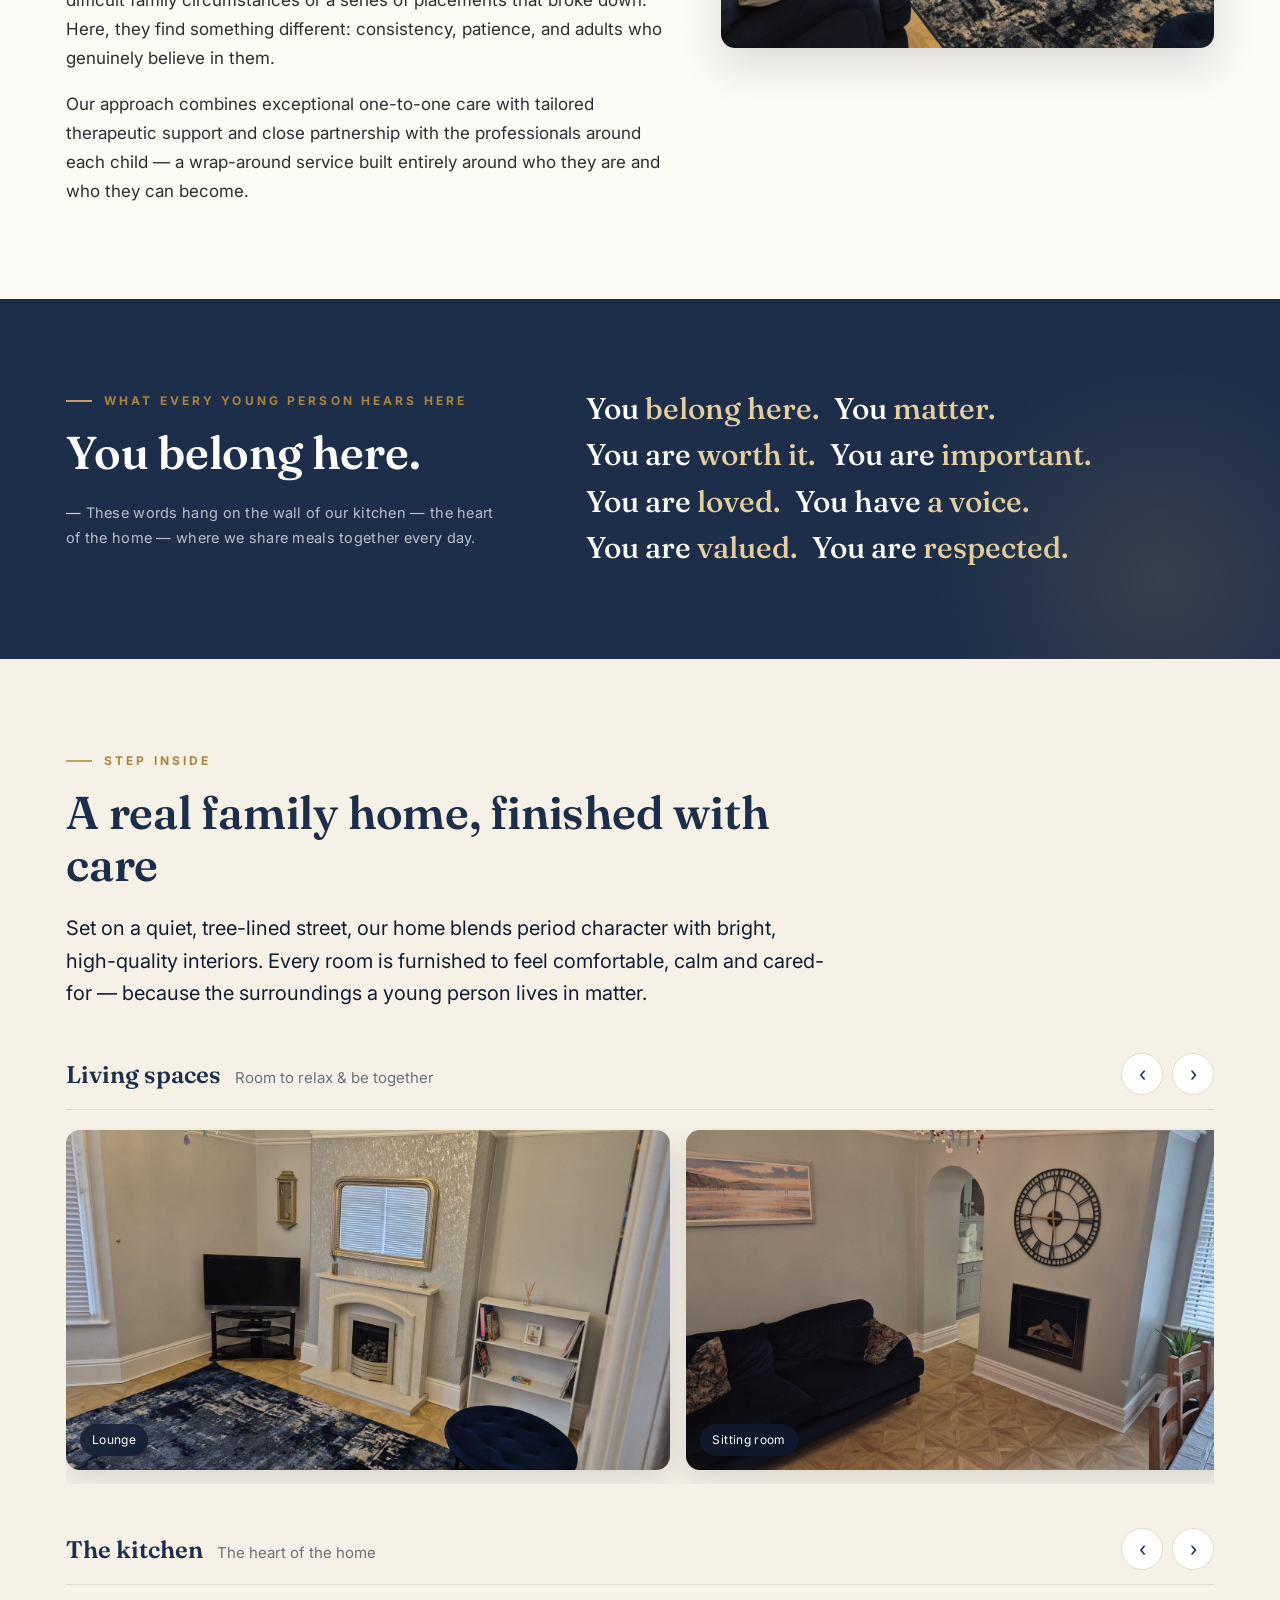
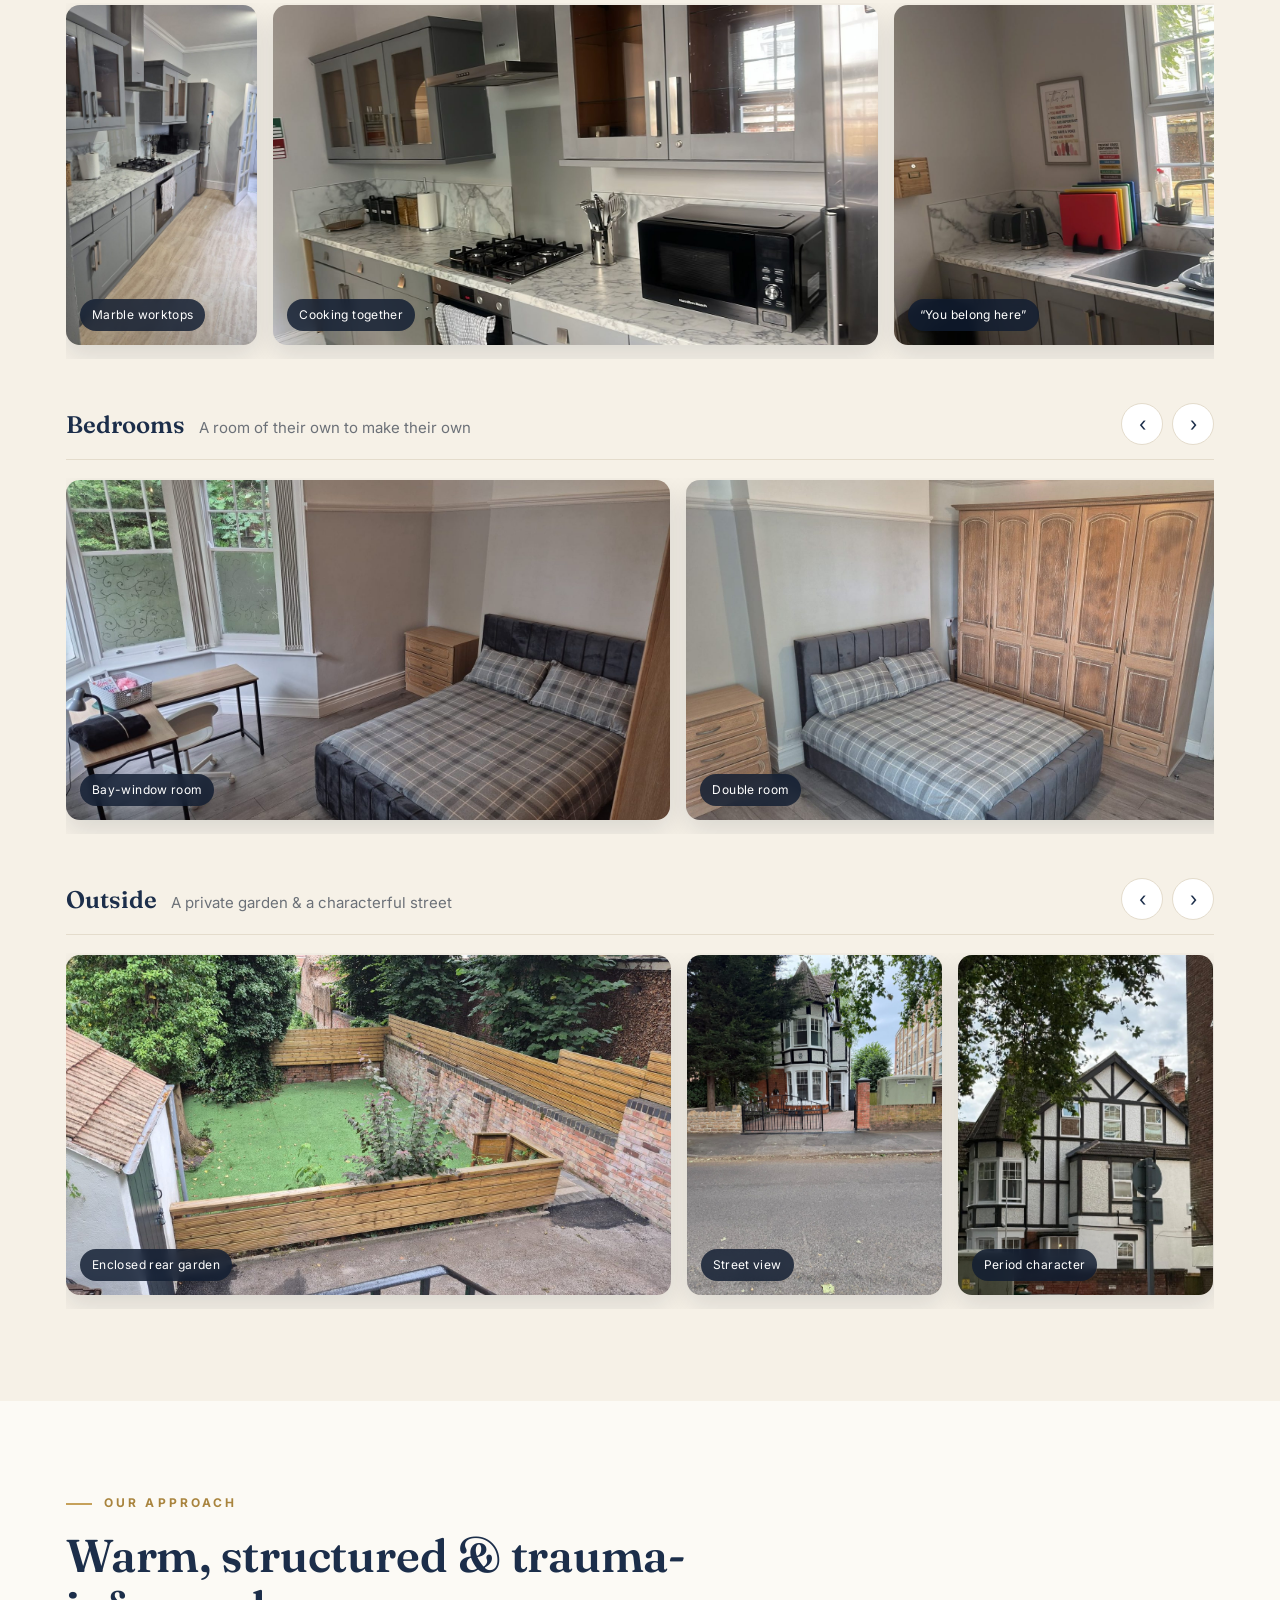
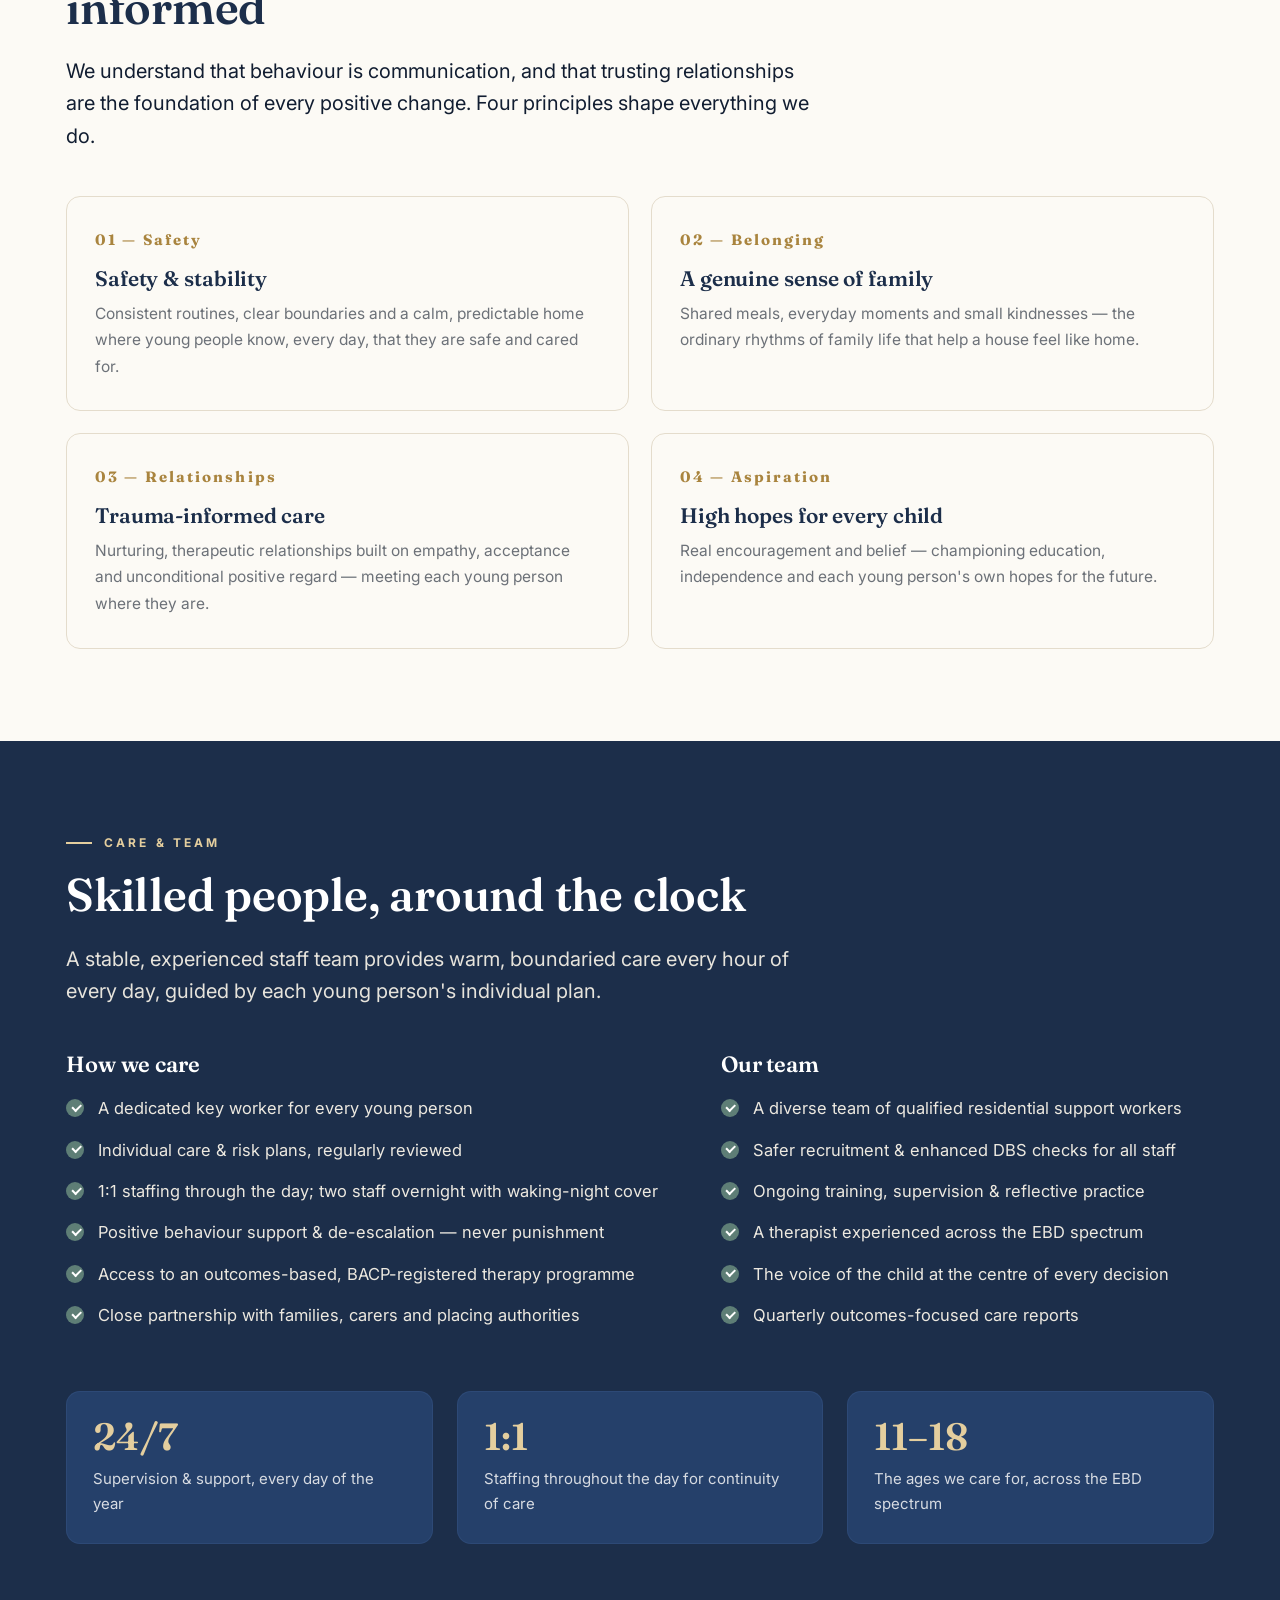
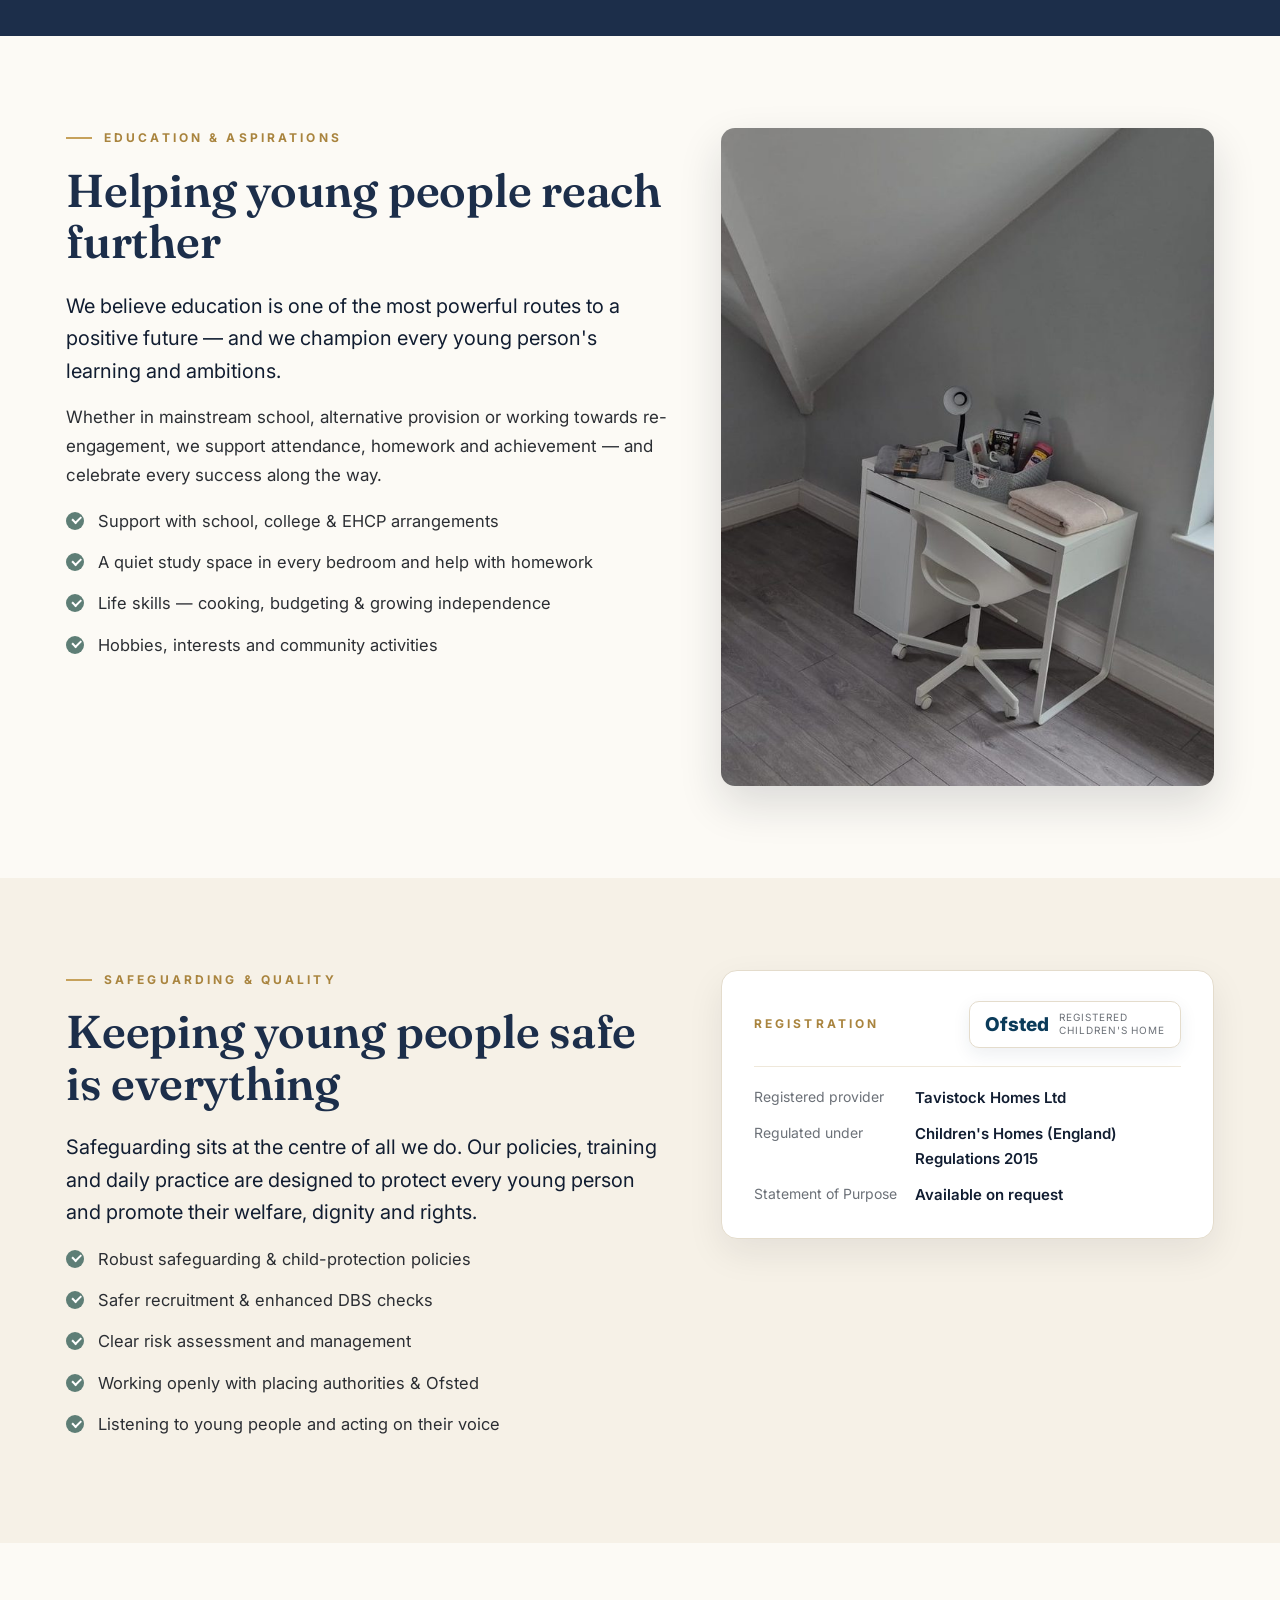
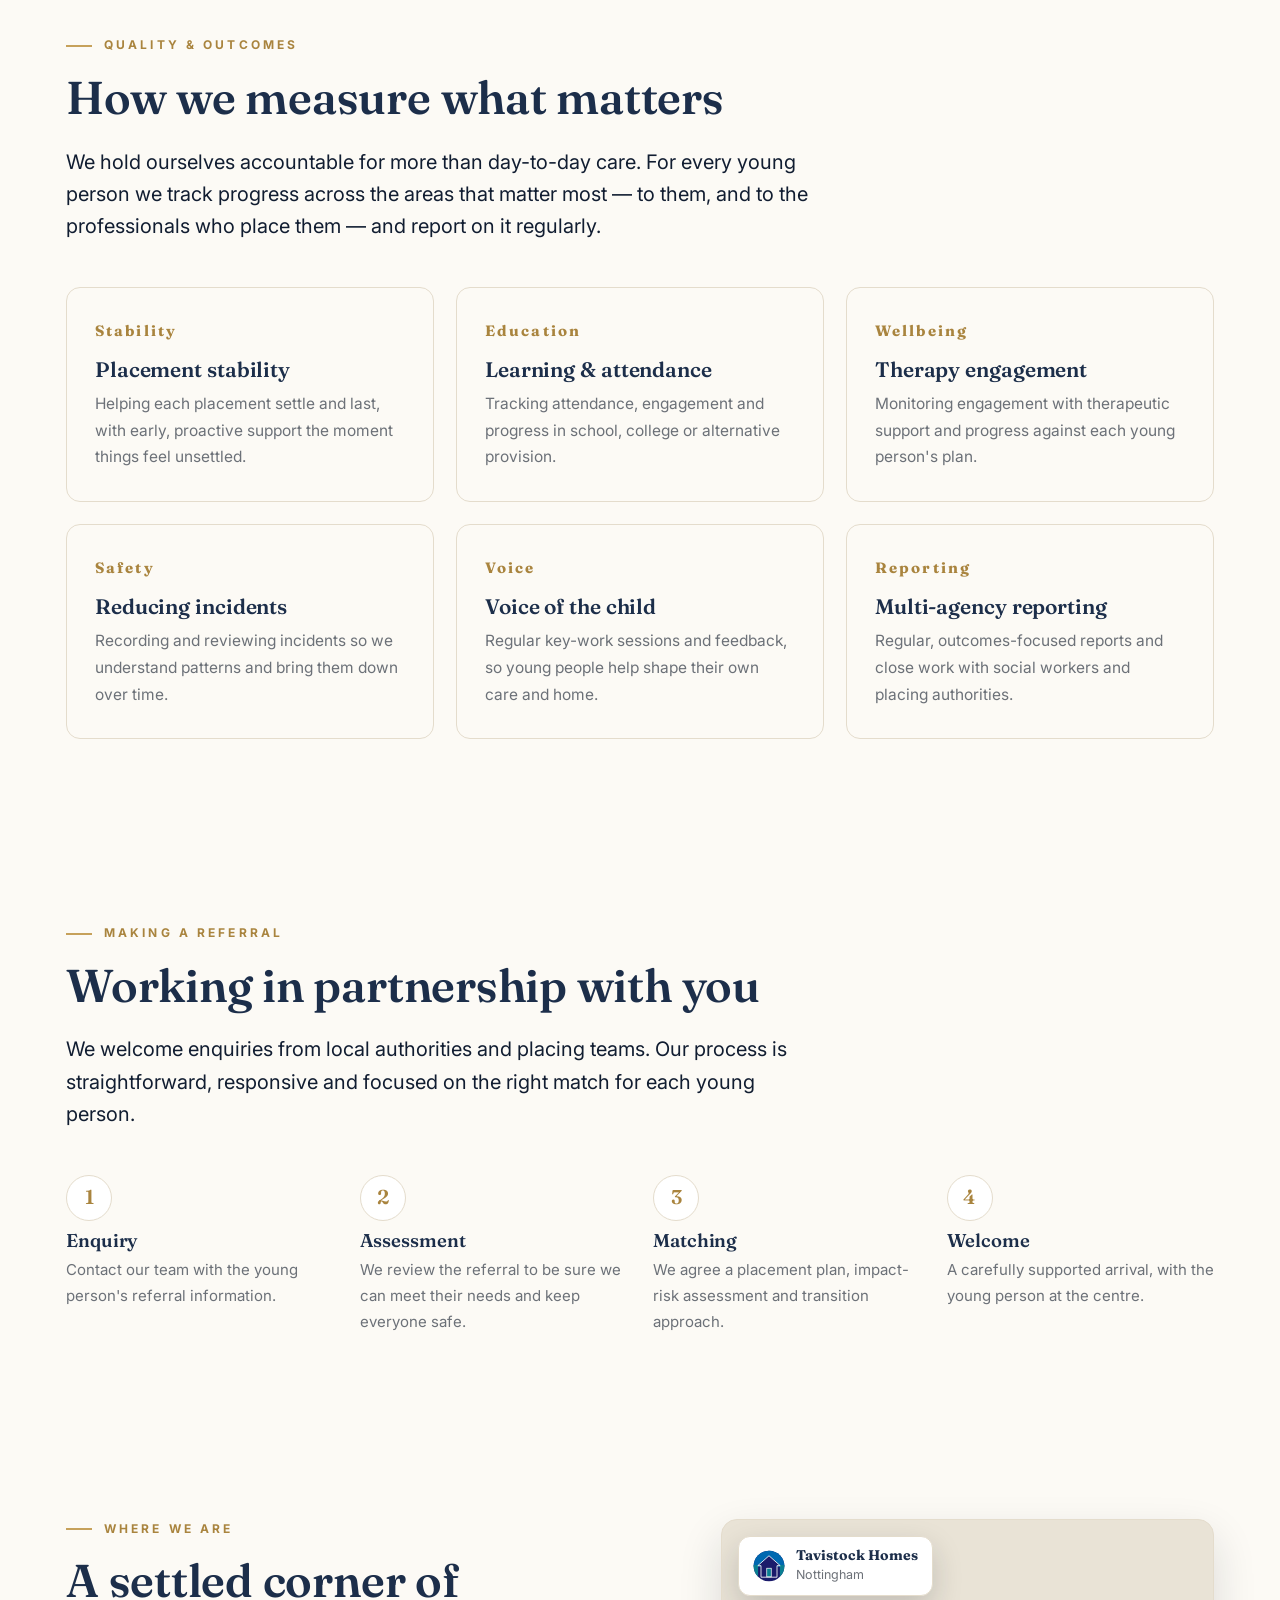
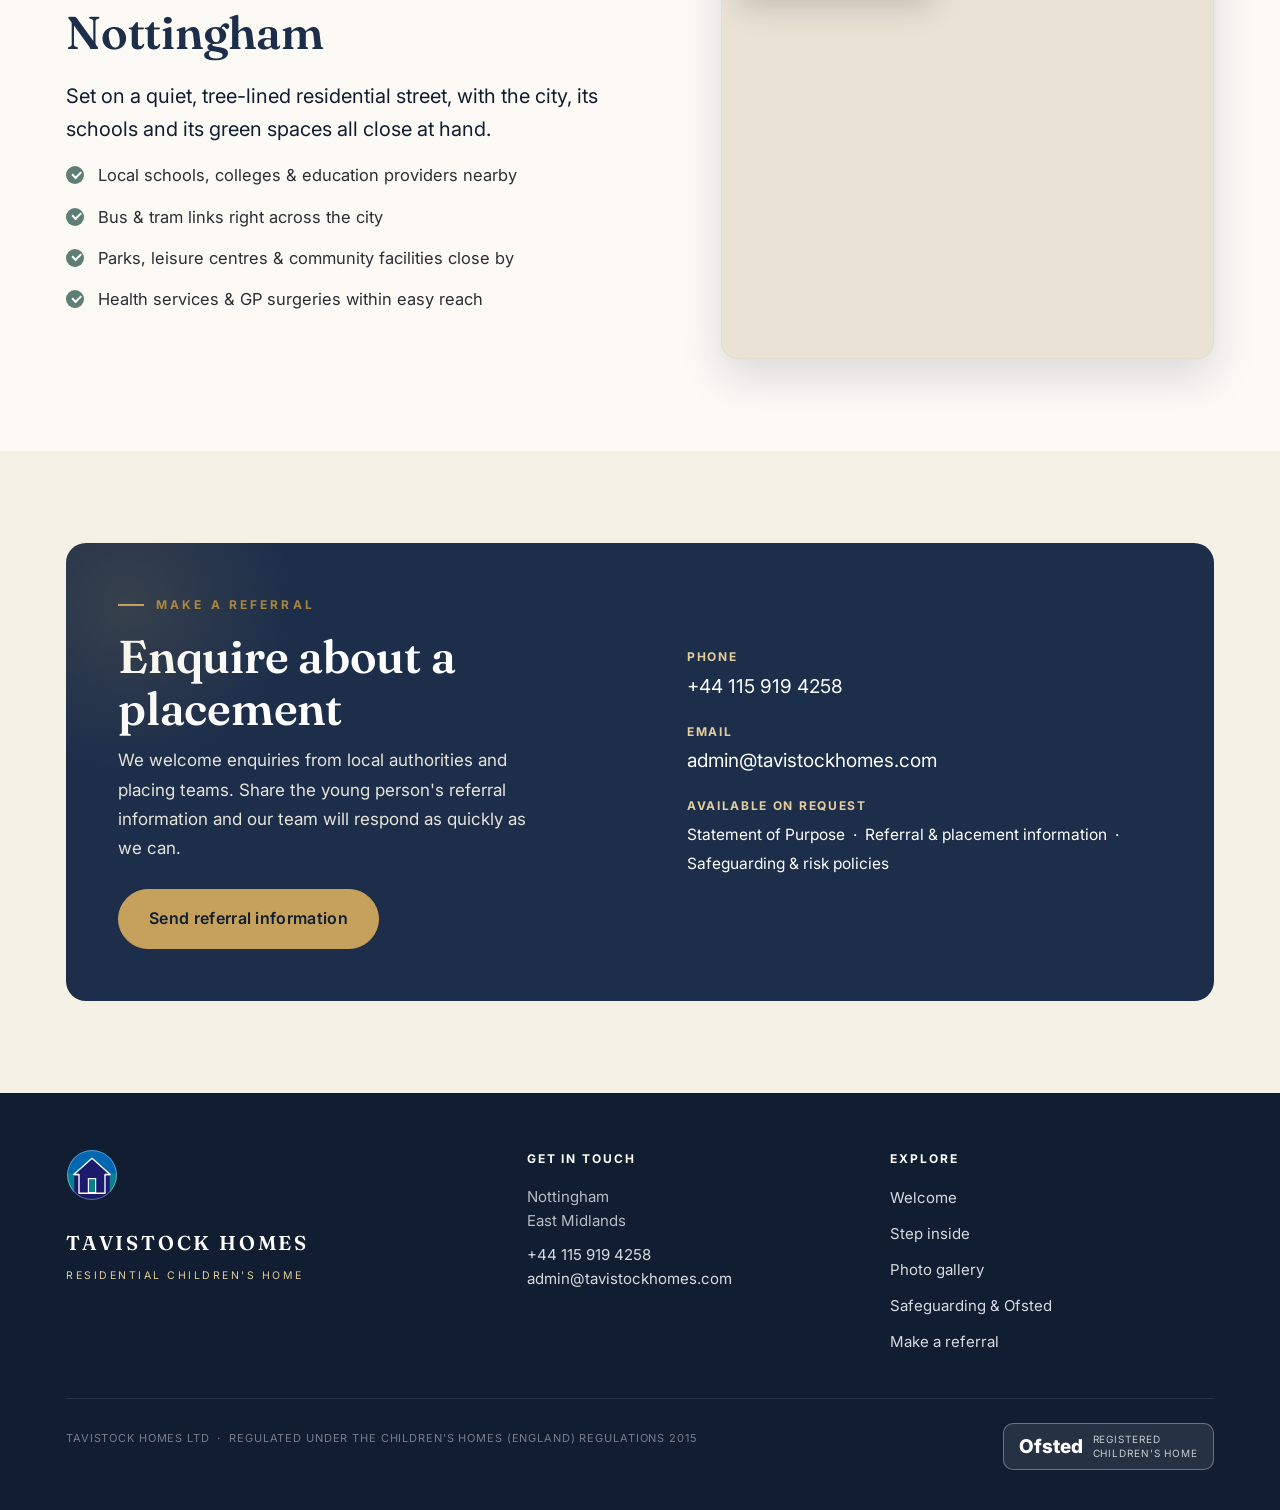
==== commit 98d5f973: "Add mobile swipe hint, Quality & outcomes section, referral panel - Photo rails: 'Swipe for more' hi" ====
--- a/index.html
+++ b/index.html
@@ -174,6 +174,7 @@
       <div class="tour-head">
         <div class="tour-label"><span class="t">Living spaces</span><span class="d">Room to relax &amp; be together</span></div>
         <div class="rail-nav"><button type="button" data-dir="-1" aria-label="Scroll left">‹</button><button type="button" data-dir="1" aria-label="Scroll right">›</button></div>
+        <span class="swipe-hint" aria-hidden="true">Swipe for more <span class="ar">→</span></span>
       </div>
       <div class="rail">
         <figure class="slide"><img src="assets/photos/lounge-fire.jpg" data-cap="A lounge to unwind in — books, board games and a fire for winter evenings." alt="Lounge with fireplace, sofa and a shelf of books and games"><span class="cap-tag">Lounge</span></figure>
@@ -187,6 +188,7 @@
       <div class="tour-head">
         <div class="tour-label"><span class="t">The kitchen</span><span class="d">The heart of the home</span></div>
         <div class="rail-nav"><button type="button" data-dir="-1" aria-label="Scroll left">‹</button><button type="button" data-dir="1" aria-label="Scroll right">›</button></div>
+        <span class="swipe-hint" aria-hidden="true">Swipe for more <span class="ar">→</span></span>
       </div>
       <div class="rail">
         <figure class="slide"><img src="assets/photos/kitchen-marble.jpg" data-cap="Marble worktops and room to learn to cook — everyday life skills that build independence." alt="Modern kitchen with grey units and marble worktops"><span class="cap-tag">Marble worktops</span></figure>
@@ -205,6 +207,7 @@
       <div class="tour-head">
         <div class="tour-label"><span class="t">Bedrooms</span><span class="d">A room of their own to make their own</span></div>
         <div class="rail-nav"><button type="button" data-dir="-1" aria-label="Scroll left">‹</button><button type="button" data-dir="1" aria-label="Scroll right">›</button></div>
+        <span class="swipe-hint" aria-hidden="true">Swipe for more <span class="ar">→</span></span>
       </div>
       <div class="rail">
         <figure class="slide"><img src="assets/photos/bedroom-bay.jpg" data-cap="A bright bay-window room, with a desk to call your own." alt="Bright bedroom with a bay window and study desk"><span class="cap-tag">Bay-window room</span></figure>
@@ -219,6 +222,7 @@
       <div class="tour-head">
         <div class="tour-label"><span class="t">Outside</span><span class="d">A private garden &amp; a characterful street</span></div>
         <div class="rail-nav"><button type="button" data-dir="-1" aria-label="Scroll left">‹</button><button type="button" data-dir="1" aria-label="Scroll right">›</button></div>
+        <span class="swipe-hint" aria-hidden="true">Swipe for more <span class="ar">→</span></span>
       </div>
       <div class="rail">
         <figure class="slide"><img src="assets/photos/garden.jpg" data-cap="A private, enclosed garden — fresh air and room to breathe." alt="Private enclosed rear garden with lawn and fencing"><span class="cap-tag">Enclosed rear garden</span></figure>
@@ -357,6 +361,34 @@
           </dl>
         </div>
       </div>
+    </div>
+  </div>
+</section>
+
+<!-- ===== QUALITY & OUTCOMES ===== -->
+<section id="quality">
+  <div class="wrap">
+    <div class="head" data-reveal>
+      <p class="eyebrow">Quality &amp; outcomes</p>
+      <h2>How we measure what matters</h2>
+      <p class="lead" style="margin-top:22px;">We hold ourselves accountable for more than day-to-day
+        care. For every young person we track progress across the areas that matter most — to them, and to
+        the professionals who place them — and report on it regularly.</p>
+    </div>
+    <div class="grid-3" style="gap:22px;" data-stagger>
+      <div class="vcard"><div class="n">Stability</div><h3>Placement stability</h3>
+        <p>Helping each placement settle and last, with early, proactive support the moment things feel
+          unsettled.</p></div>
+      <div class="vcard"><div class="n">Education</div><h3>Learning &amp; attendance</h3>
+        <p>Tracking attendance, engagement and progress in school, college or alternative provision.</p></div>
+      <div class="vcard"><div class="n">Wellbeing</div><h3>Therapy engagement</h3>
+        <p>Monitoring engagement with therapeutic support and progress against each young person's plan.</p></div>
+      <div class="vcard"><div class="n">Safety</div><h3>Reducing incidents</h3>
+        <p>Recording and reviewing incidents so we understand patterns and bring them down over time.</p></div>
+      <div class="vcard"><div class="n">Voice</div><h3>Voice of the child</h3>
+        <p>Regular key-work sessions and feedback, so young people help shape their own care and home.</p></div>
+      <div class="vcard"><div class="n">Reporting</div><h3>Multi-agency reporting</h3>
+        <p>Regular, outcomes-focused reports and close work with social workers and placing authorities.</p></div>
     </div>
   </div>
 </section>
@@ -425,10 +457,12 @@
   <div class="wrap">
     <div class="contact-card" data-reveal>
       <div>
-        <p class="eyebrow">Talk to us</p>
+        <p class="eyebrow">Make a referral</p>
         <h2>Enquire about a placement</h2>
-        <p style="color:#E7E4DC;margin:0;max-width:420px;">Our team is happy to answer questions and discuss
-          whether Tavistock Homes is the right home for a young person in your care.</p>
+        <p style="color:#E7E4DC;margin:0 0 26px;max-width:430px;">We welcome enquiries from local authorities
+          and placing teams. Share the young person's referral information and our team will respond as
+          quickly as we can.</p>
+        <a class="btn btn-gold btn-lg" href="mailto:admin@tavistockhomes.com?subject=Placement%20referral%20enquiry">Send referral information</a>
       </div>
       <div>
         <div class="contact-item">
@@ -440,8 +474,9 @@
           <a href="mailto:admin@tavistockhomes.com">admin@tavistockhomes.com</a>
         </div>
         <div class="contact-item">
-          <span class="k">Address</span>
-          <span class="v">Nottingham, East Midlands</span>
+          <span class="k">Available on request</span>
+          <span class="v" style="font-size:15.5px;line-height:1.7;">Statement of Purpose &nbsp;·&nbsp;
+            Referral &amp; placement information &nbsp;·&nbsp; Safeguarding &amp; risk policies</span>
         </div>
       </div>
     </div>
--- a/css/style.css
+++ b/css/style.css
@@ -189,6 +189,10 @@
 .tour-label .t{ font-family:'Fraunces',serif; font-size:24px; color:var(--navy); font-weight:600; }
 .tour-label .d{ font-size:15px; color:var(--muted); }
 .rail-nav{ display:flex; gap:9px; flex:none; }
+.swipe-hint{ display:none; align-items:center; gap:7px; font-size:12.5px; font-weight:600;
+  letter-spacing:.02em; color:var(--muted); white-space:nowrap; }
+.swipe-hint .ar{ display:inline-block; animation:nudge 1.4s ease-in-out infinite; }
+@keyframes nudge{ 0%,100%{ transform:translateX(0); } 50%{ transform:translateX(5px); } }
 .rail-nav button{ width:42px; height:42px; border-radius:50%; border:1px solid var(--line); background:#fff;
   color:var(--navy); font-size:20px; line-height:1; cursor:pointer; display:flex; align-items:center;
   justify-content:center; transition:.16s; }
@@ -292,8 +296,11 @@
 .js [data-stagger].in > *:nth-child(2){ transition-delay:.08s; }
 .js [data-stagger].in > *:nth-child(3){ transition-delay:.16s; }
 .js [data-stagger].in > *:nth-child(4){ transition-delay:.24s; }
+.js [data-stagger].in > *:nth-child(5){ transition-delay:.32s; }
+.js [data-stagger].in > *:nth-child(6){ transition-delay:.40s; }
 @media (prefers-reduced-motion:reduce){
   .js [data-reveal],.js [data-stagger] > *{ opacity:1 !important; transform:none !important; transition:none !important; }
+  .swipe-hint .ar{ animation:none; }
 }
 
 /* ---------- location / map ---------- */
@@ -396,6 +403,7 @@
   .grid-2,.grid-3,.steps{ grid-template-columns:1fr; }
   .tour-head{ align-items:flex-start; }
   .rail-nav{ display:none; }
+  .swipe-hint{ display:inline-flex; }
   .slide{ height:230px; }
   .slide img{ width:82vw; height:100%; object-fit:cover; }
   .slide.note{ width:80vw; }
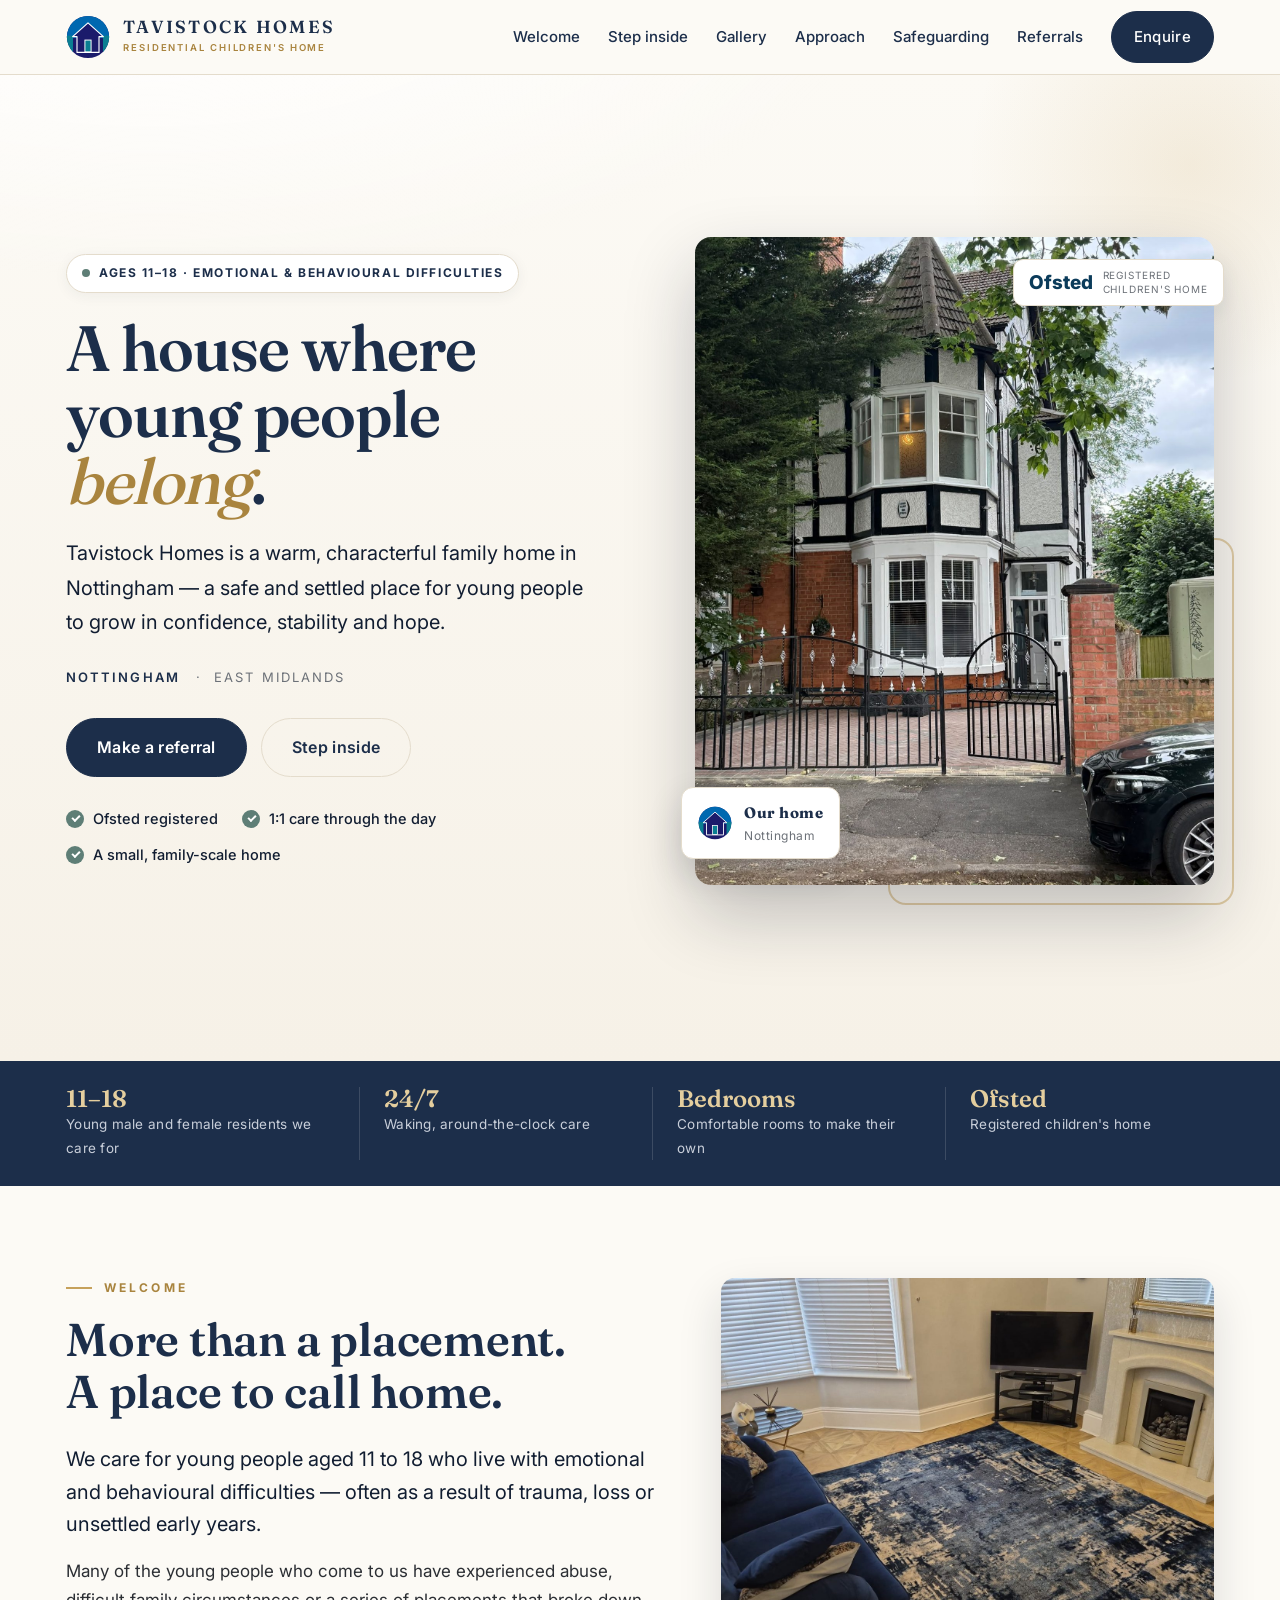
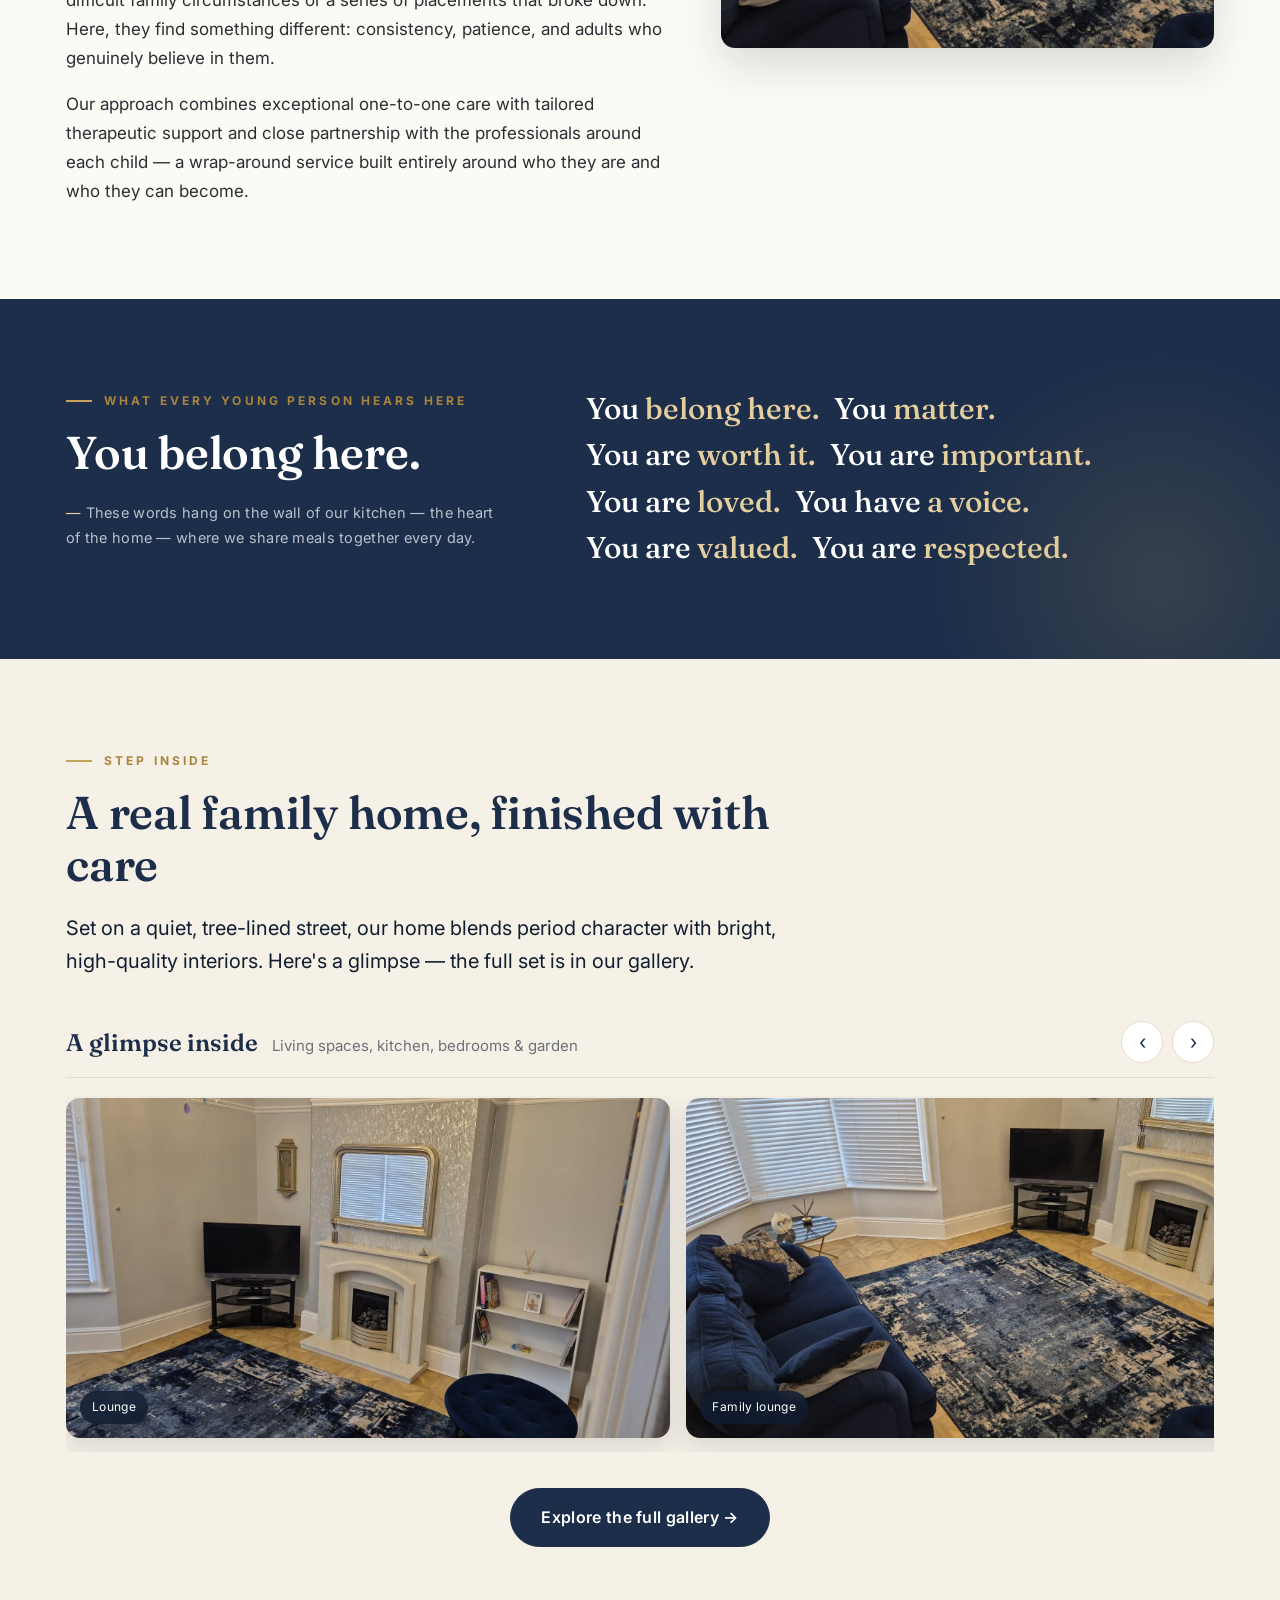
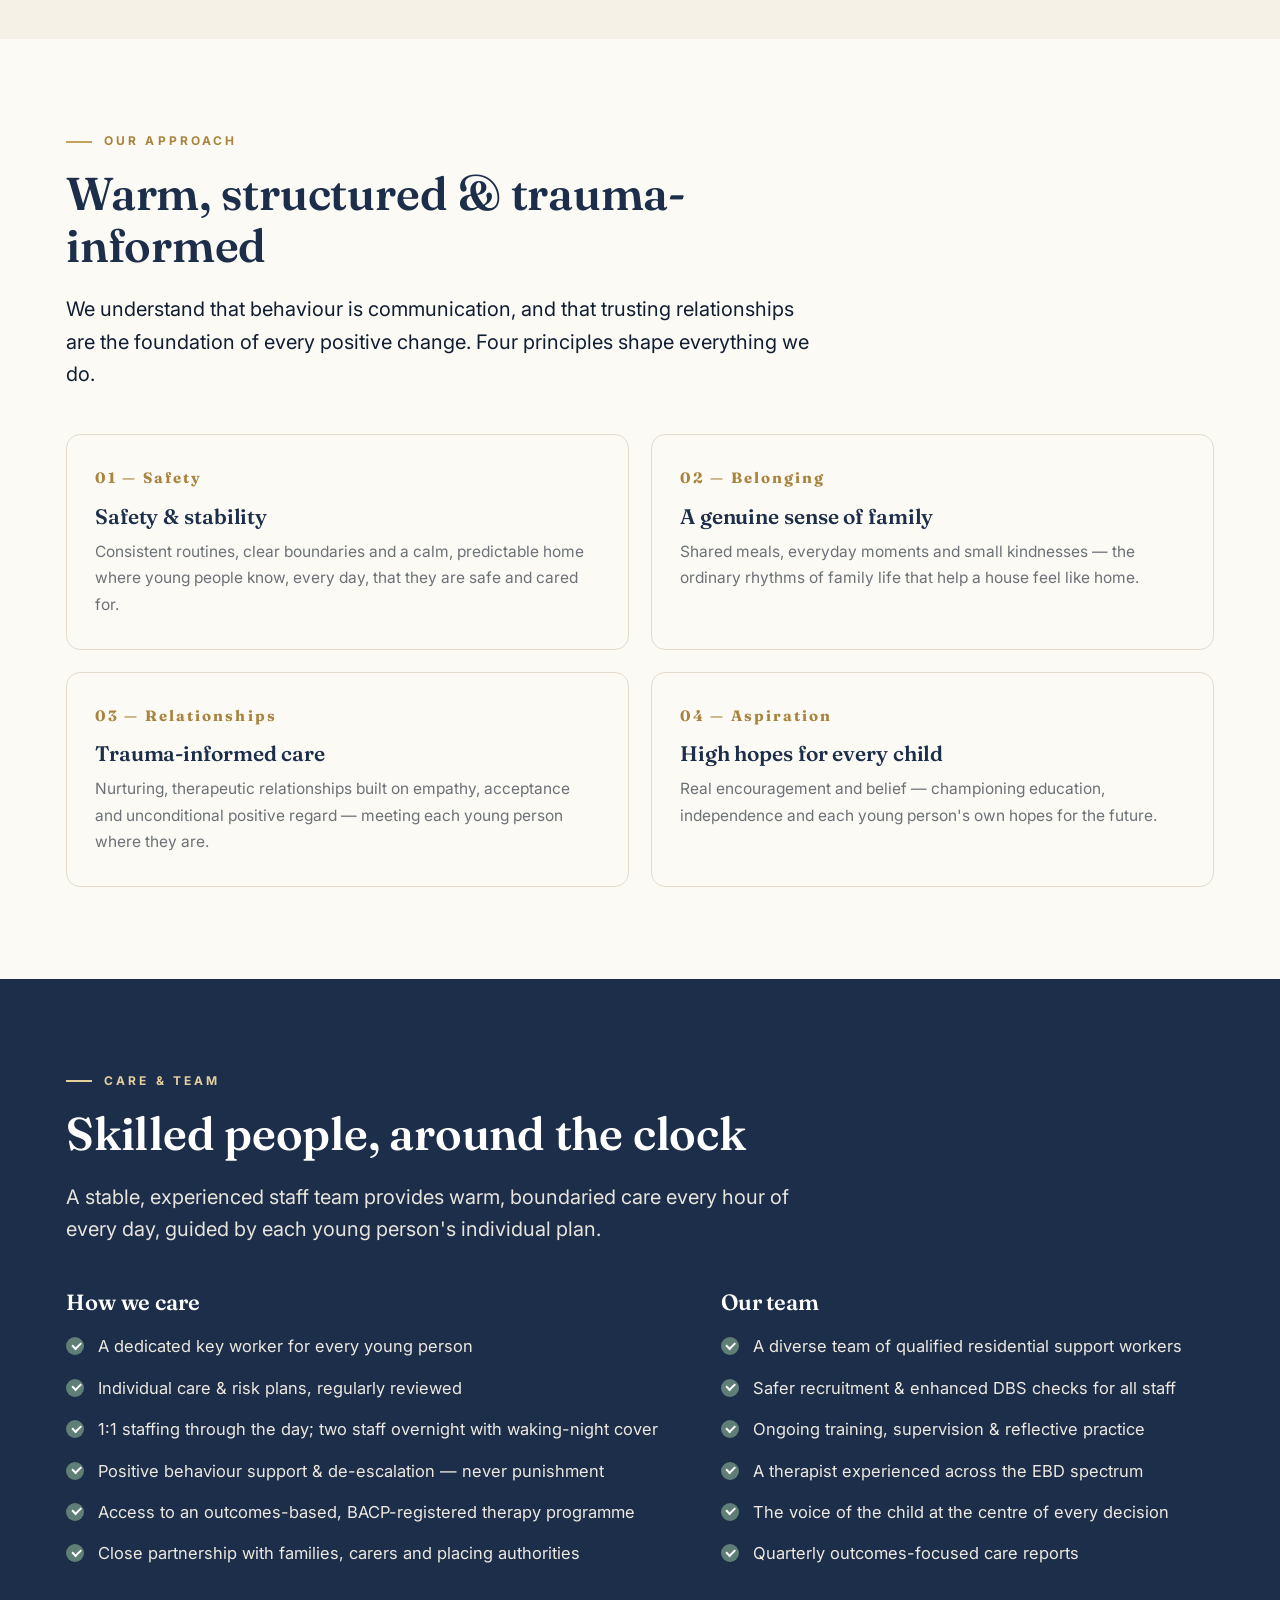
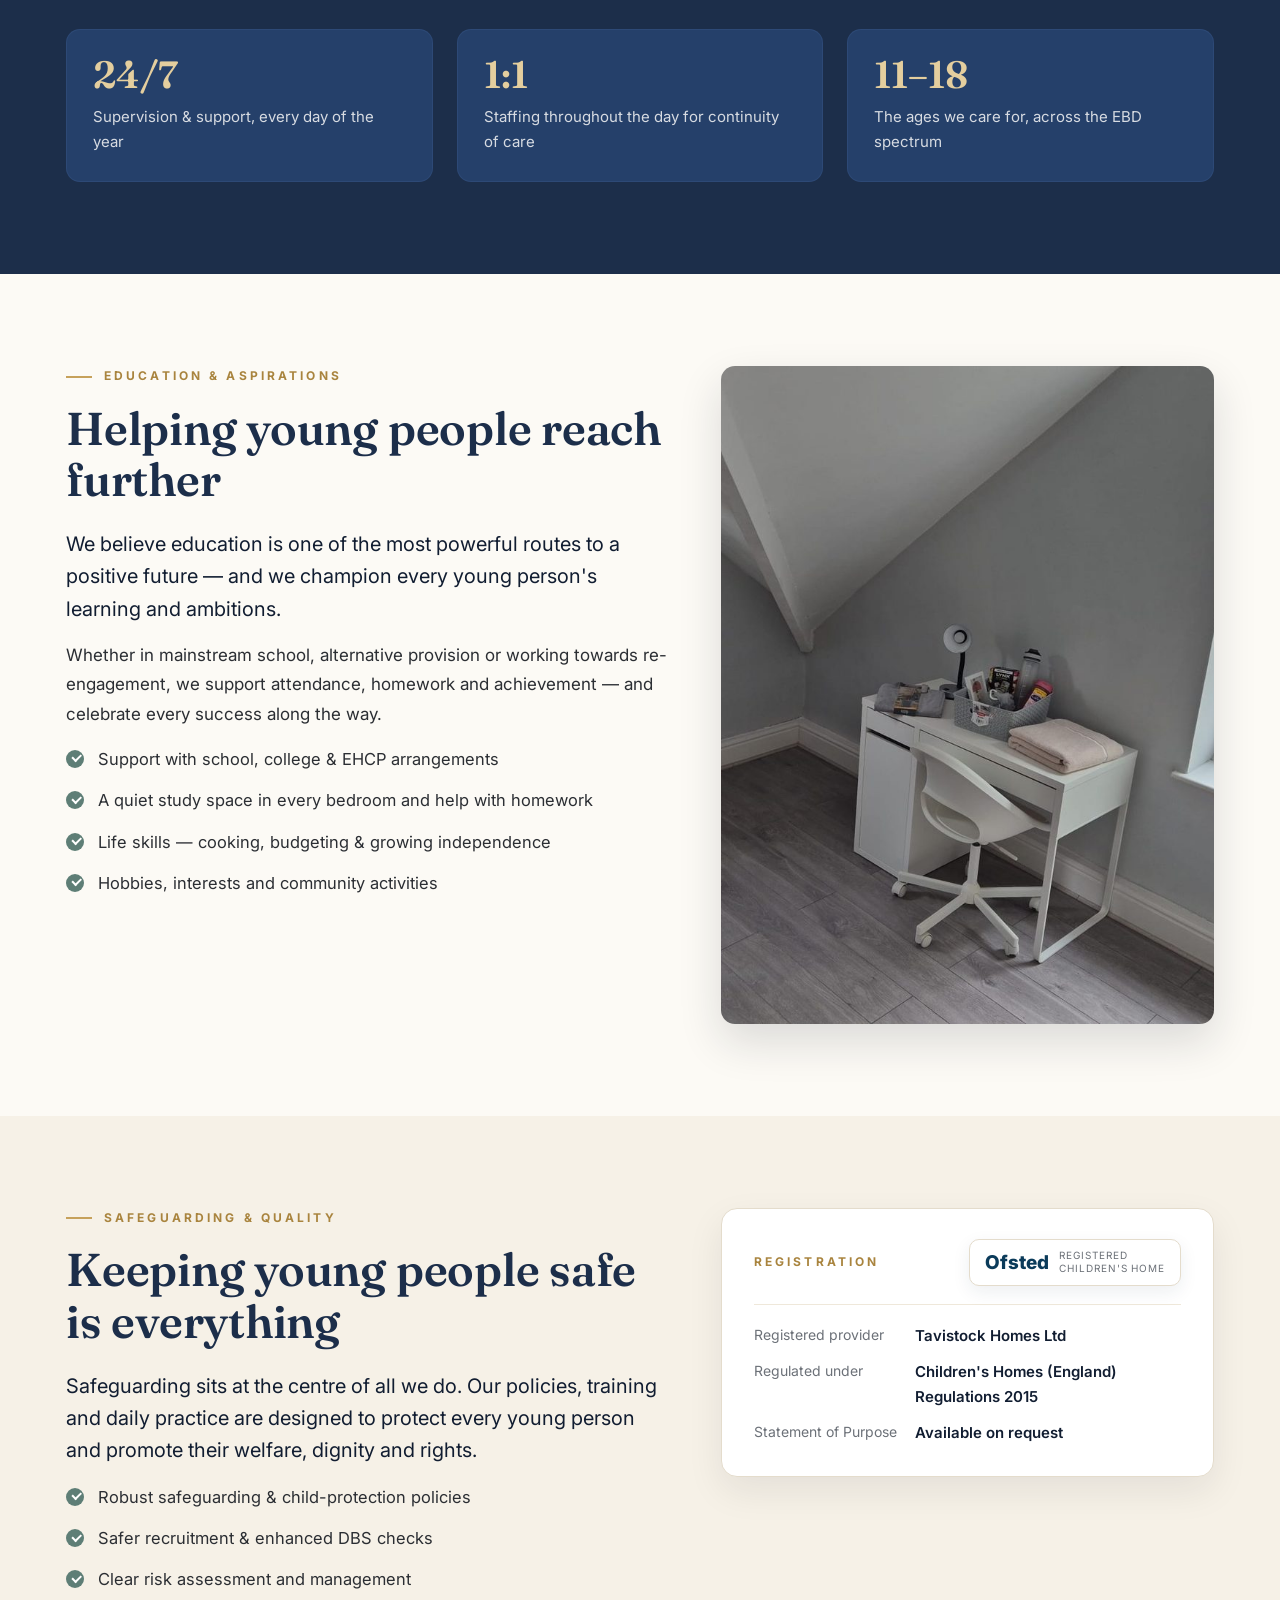
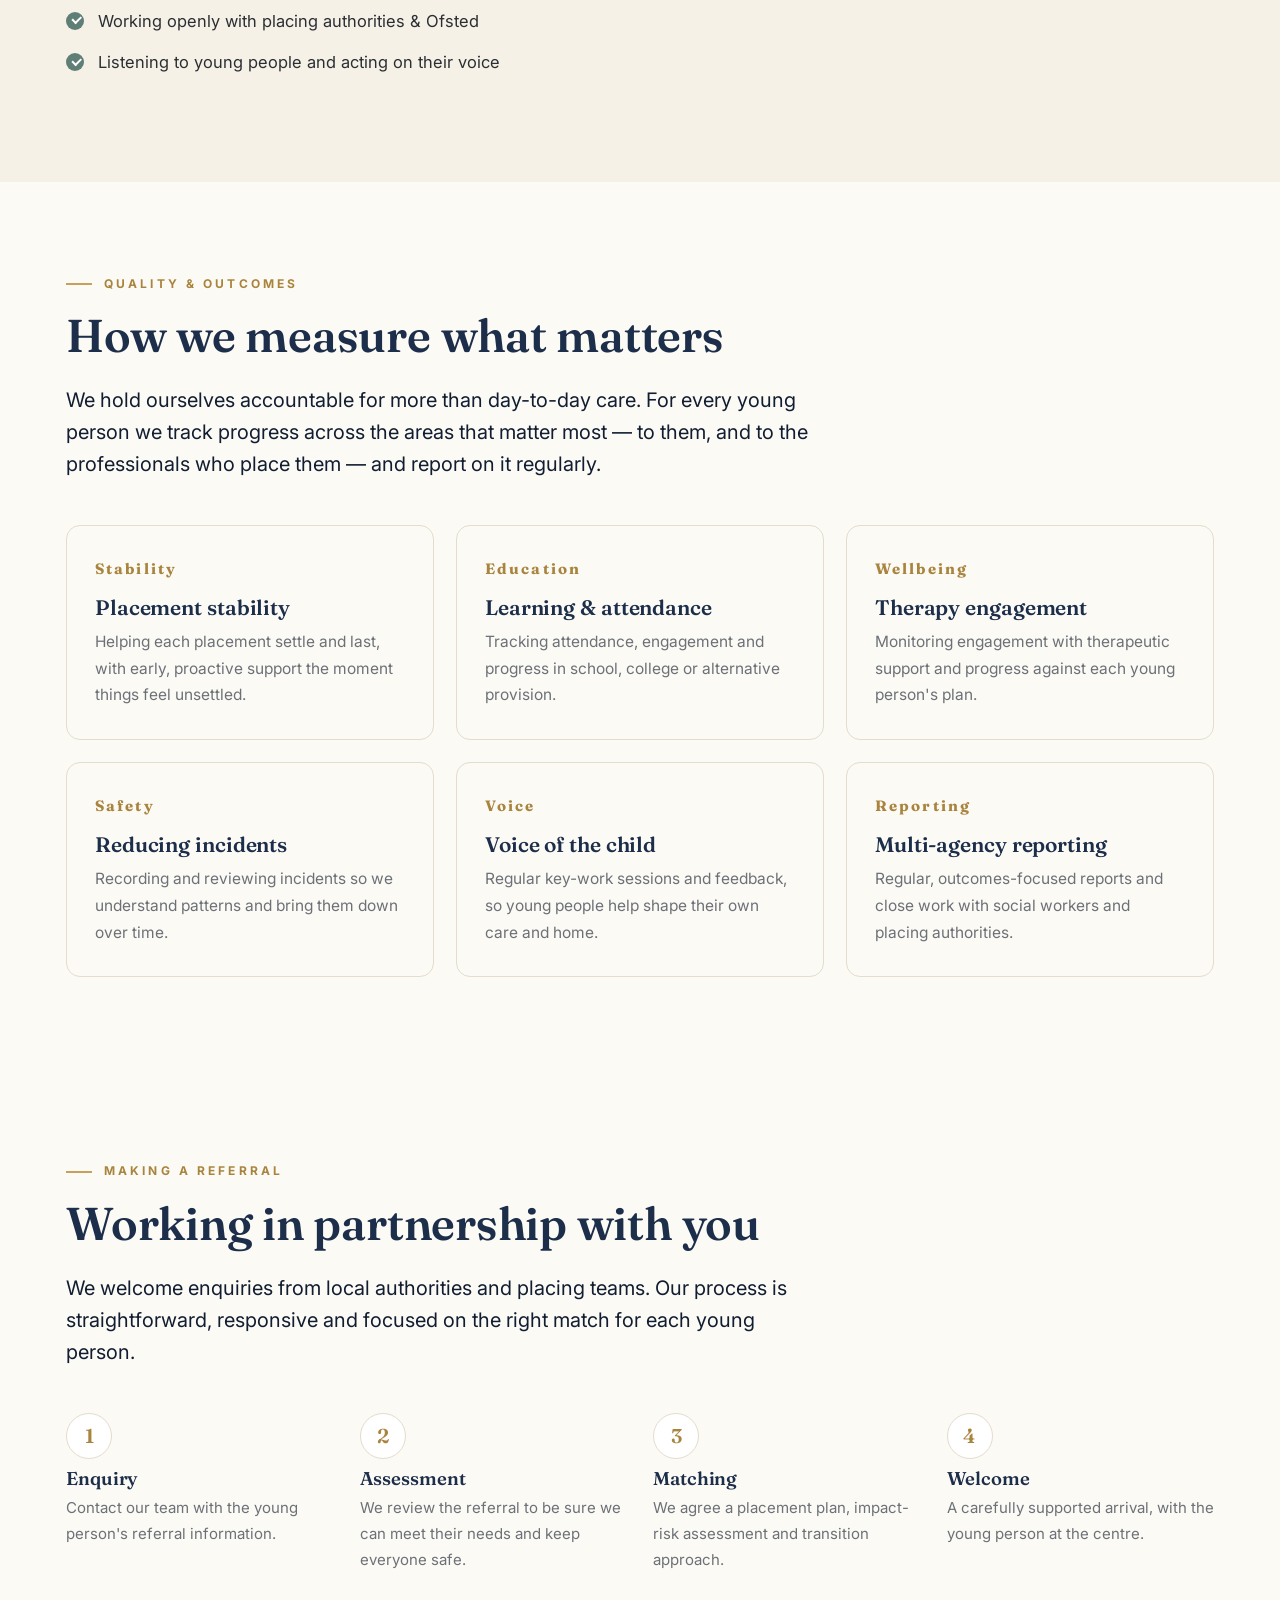
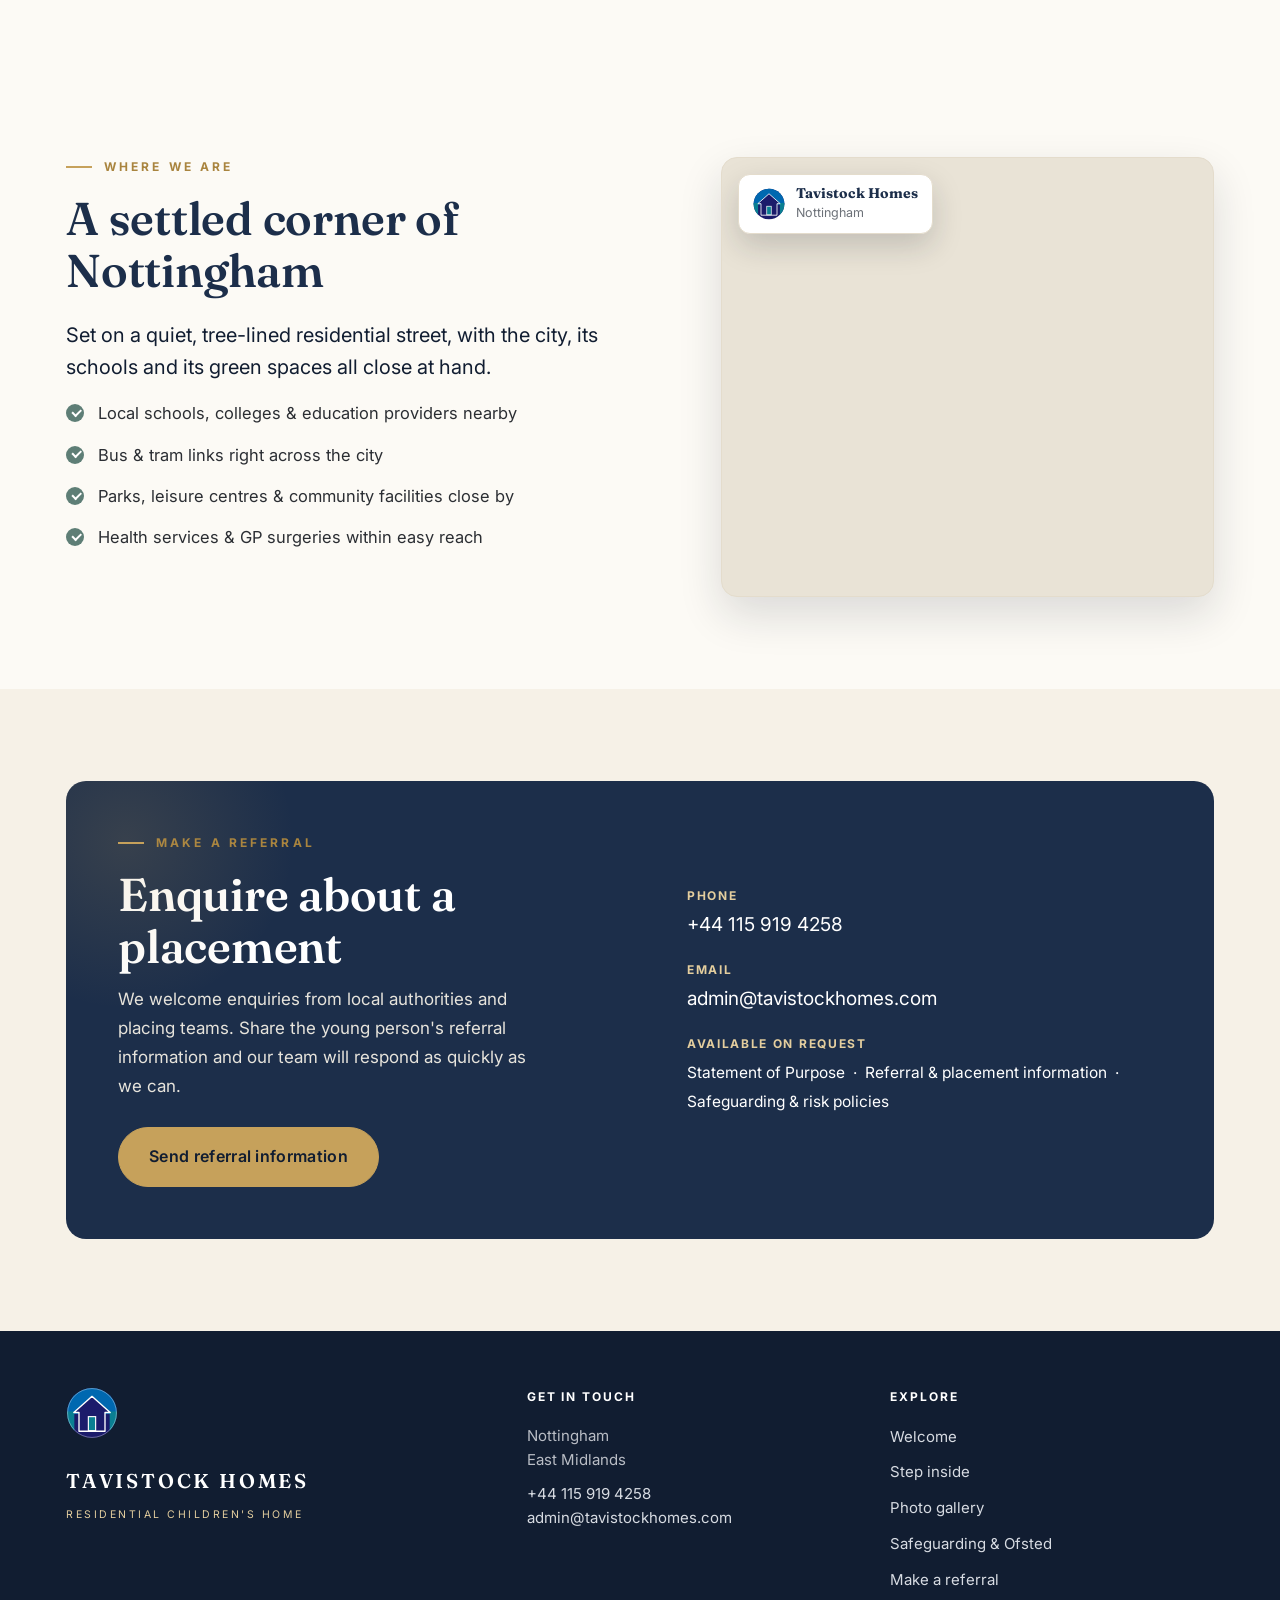
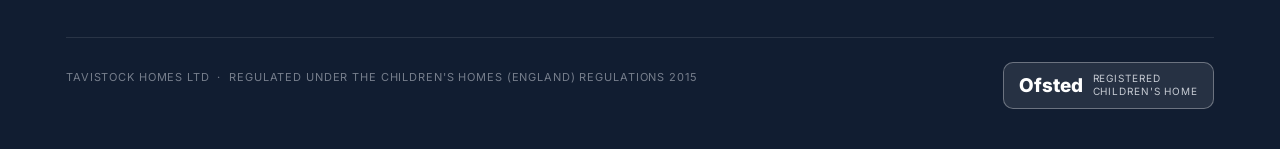
==== commit 60c62adf: "Rebalance homepage vs gallery: trim tour to one highlights rail + CTA - Replace the four room rails " ====
--- a/index.html
+++ b/index.html
@@ -158,78 +158,39 @@
   </div>
 </section>
 
-<!-- ===== STEP INSIDE (photo tour) ===== -->
+<!-- ===== STEP INSIDE (photo highlights) ===== -->
 <section class="sec-cream" id="inside">
   <div class="wrap">
     <div class="head" data-reveal>
       <p class="eyebrow">Step inside</p>
       <h2>A real family home, finished with care</h2>
       <p class="lead" style="margin-top:22px;">Set on a quiet, tree-lined street, our home blends period
-        character with bright, high-quality interiors. Every room is furnished to feel comfortable,
-        calm and cared-for — because the surroundings a young person lives in matter.</p>
-    </div>
-
-    <!-- Living spaces -->
+        character with bright, high-quality interiors. Here's a glimpse — the full set is in our gallery.</p>
+    </div>
+
     <div class="tour" data-reveal>
       <div class="tour-head">
-        <div class="tour-label"><span class="t">Living spaces</span><span class="d">Room to relax &amp; be together</span></div>
+        <div class="tour-label"><span class="t">A glimpse inside</span><span class="d">Living spaces, kitchen, bedrooms &amp; garden</span></div>
         <div class="rail-nav"><button type="button" data-dir="-1" aria-label="Scroll left">‹</button><button type="button" data-dir="1" aria-label="Scroll right">›</button></div>
         <span class="swipe-hint" aria-hidden="true">Swipe for more <span class="ar">→</span></span>
       </div>
       <div class="rail">
         <figure class="slide"><img src="assets/photos/lounge-fire.jpg" data-cap="A lounge to unwind in — books, board games and a fire for winter evenings." alt="Lounge with fireplace, sofa and a shelf of books and games"><span class="cap-tag">Lounge</span></figure>
-        <figure class="slide"><img src="assets/photos/dining-clock.jpg" data-cap="Where the household gathers in the evenings to eat and spend time together." alt="Sitting and dining area with feature clock and fireplace"><span class="cap-tag">Sitting room</span></figure>
         <figure class="slide"><img src="assets/photos/lounge-navy.jpg" data-cap="Soft sofas and space for everyone to relax together as a family." alt="Second family lounge with a large sofa and rug"><span class="cap-tag">Family lounge</span></figure>
-      </div>
-    </div>
-
-    <!-- Kitchen -->
-    <div class="tour" data-reveal>
-      <div class="tour-head">
-        <div class="tour-label"><span class="t">The kitchen</span><span class="d">The heart of the home</span></div>
-        <div class="rail-nav"><button type="button" data-dir="-1" aria-label="Scroll left">‹</button><button type="button" data-dir="1" aria-label="Scroll right">›</button></div>
-        <span class="swipe-hint" aria-hidden="true">Swipe for more <span class="ar">→</span></span>
-      </div>
-      <div class="rail">
-        <figure class="slide"><img src="assets/photos/kitchen-marble.jpg" data-cap="Marble worktops and room to learn to cook — everyday life skills that build independence." alt="Modern kitchen with grey units and marble worktops"><span class="cap-tag">Marble worktops</span></figure>
-        <figure class="slide"><img src="assets/photos/kitchen-hob.jpg" data-cap="Cooking together is part of the daily rhythm here." alt="Kitchen with gas hob, glazed cabinets and appliances"><span class="cap-tag">Cooking together</span></figure>
+        <figure class="slide"><img src="assets/photos/kitchen-marble.jpg" data-cap="Marble worktops and room to learn to cook — everyday life skills that build independence." alt="Modern kitchen with grey units and marble worktops"><span class="cap-tag">The kitchen</span></figure>
         <figure class="slide"><img src="assets/photos/kitchen-poster.jpg" data-cap="On the wall where we eat: ‘You belong here. You matter. You are loved.’" alt="Kitchen window with the You Belong Here wall poster"><span class="cap-tag">“You belong here”</span></figure>
-        <figure class="slide"><img src="assets/photos/kitchen-wide.jpg" data-cap="The heart of the home — where every day begins and ends." alt="Full view of the kitchen"><span class="cap-tag">Room to gather</span></figure>
         <div class="slide note">
           <p>“You belong here. You matter. You are loved.”</p>
           <span>The words on our kitchen wall — where every day begins.</span>
         </div>
-      </div>
-    </div>
-
-    <!-- Bedrooms -->
-    <div class="tour" data-reveal>
-      <div class="tour-head">
-        <div class="tour-label"><span class="t">Bedrooms</span><span class="d">A room of their own to make their own</span></div>
-        <div class="rail-nav"><button type="button" data-dir="-1" aria-label="Scroll left">‹</button><button type="button" data-dir="1" aria-label="Scroll right">›</button></div>
-        <span class="swipe-hint" aria-hidden="true">Swipe for more <span class="ar">→</span></span>
-      </div>
-      <div class="rail">
-        <figure class="slide"><img src="assets/photos/bedroom-bay.jpg" data-cap="A bright bay-window room, with a desk to call your own." alt="Bright bedroom with a bay window and study desk"><span class="cap-tag">Bay-window room</span></figure>
+        <figure class="slide"><img src="assets/photos/bedroom-bay.jpg" data-cap="A bright bay-window room, with a desk to call your own." alt="Bright bedroom with a bay window and study desk"><span class="cap-tag">A bedroom</span></figure>
         <figure class="slide"><img src="assets/photos/bedroom-oak.jpg" data-cap="A calm, comfortable double room to settle into." alt="Bedroom with a double bed and oak wardrobe"><span class="cap-tag">Double room</span></figure>
-        <figure class="slide"><img src="assets/photos/bedroom-loft.jpg" data-cap="A cosy loft room to personalise and settle into." alt="Cosy loft bedroom with soft furnishings"><span class="cap-tag">Loft room</span></figure>
-        <figure class="slide"><img src="assets/photos/bedroom-study.jpg" data-cap="Space to study, dream and plan for what comes next." alt="Bedroom study corner with desk and chair"><span class="cap-tag">Study space</span></figure>
-      </div>
-    </div>
-
-    <!-- Outside -->
-    <div class="tour" data-reveal>
-      <div class="tour-head">
-        <div class="tour-label"><span class="t">Outside</span><span class="d">A private garden &amp; a characterful street</span></div>
-        <div class="rail-nav"><button type="button" data-dir="-1" aria-label="Scroll left">‹</button><button type="button" data-dir="1" aria-label="Scroll right">›</button></div>
-        <span class="swipe-hint" aria-hidden="true">Swipe for more <span class="ar">→</span></span>
-      </div>
-      <div class="rail">
-        <figure class="slide"><img src="assets/photos/garden.jpg" data-cap="A private, enclosed garden — fresh air and room to breathe." alt="Private enclosed rear garden with lawn and fencing"><span class="cap-tag">Enclosed rear garden</span></figure>
-        <figure class="slide"><img src="assets/photos/exterior-street.jpg" data-cap="Set back behind wrought-iron gates on a quiet, tree-lined street." alt="The front of the home seen from the street"><span class="cap-tag">Street view</span></figure>
-        <figure class="slide"><img src="assets/photos/exterior-gable.jpg" data-cap="Period timber gables and red brick — a house full of character." alt="Period gable and timber detailing"><span class="cap-tag">Period character</span></figure>
-        <figure class="slide"><img src="assets/photos/exterior-detail.jpg" data-cap="Original detailing, carefully kept." alt="Tudor-style timber and brick detail"><span class="cap-tag">Architecture</span></figure>
-      </div>
+        <figure class="slide"><img src="assets/photos/garden.jpg" data-cap="A private, enclosed garden — fresh air and room to breathe." alt="Private enclosed rear garden with lawn and fencing"><span class="cap-tag">The garden</span></figure>
+      </div>
+    </div>
+
+    <div style="margin-top:36px;text-align:center;" data-reveal>
+      <a class="btn btn-lg" href="gallery.html">Explore the full gallery →</a>
     </div>
   </div>
 </section>
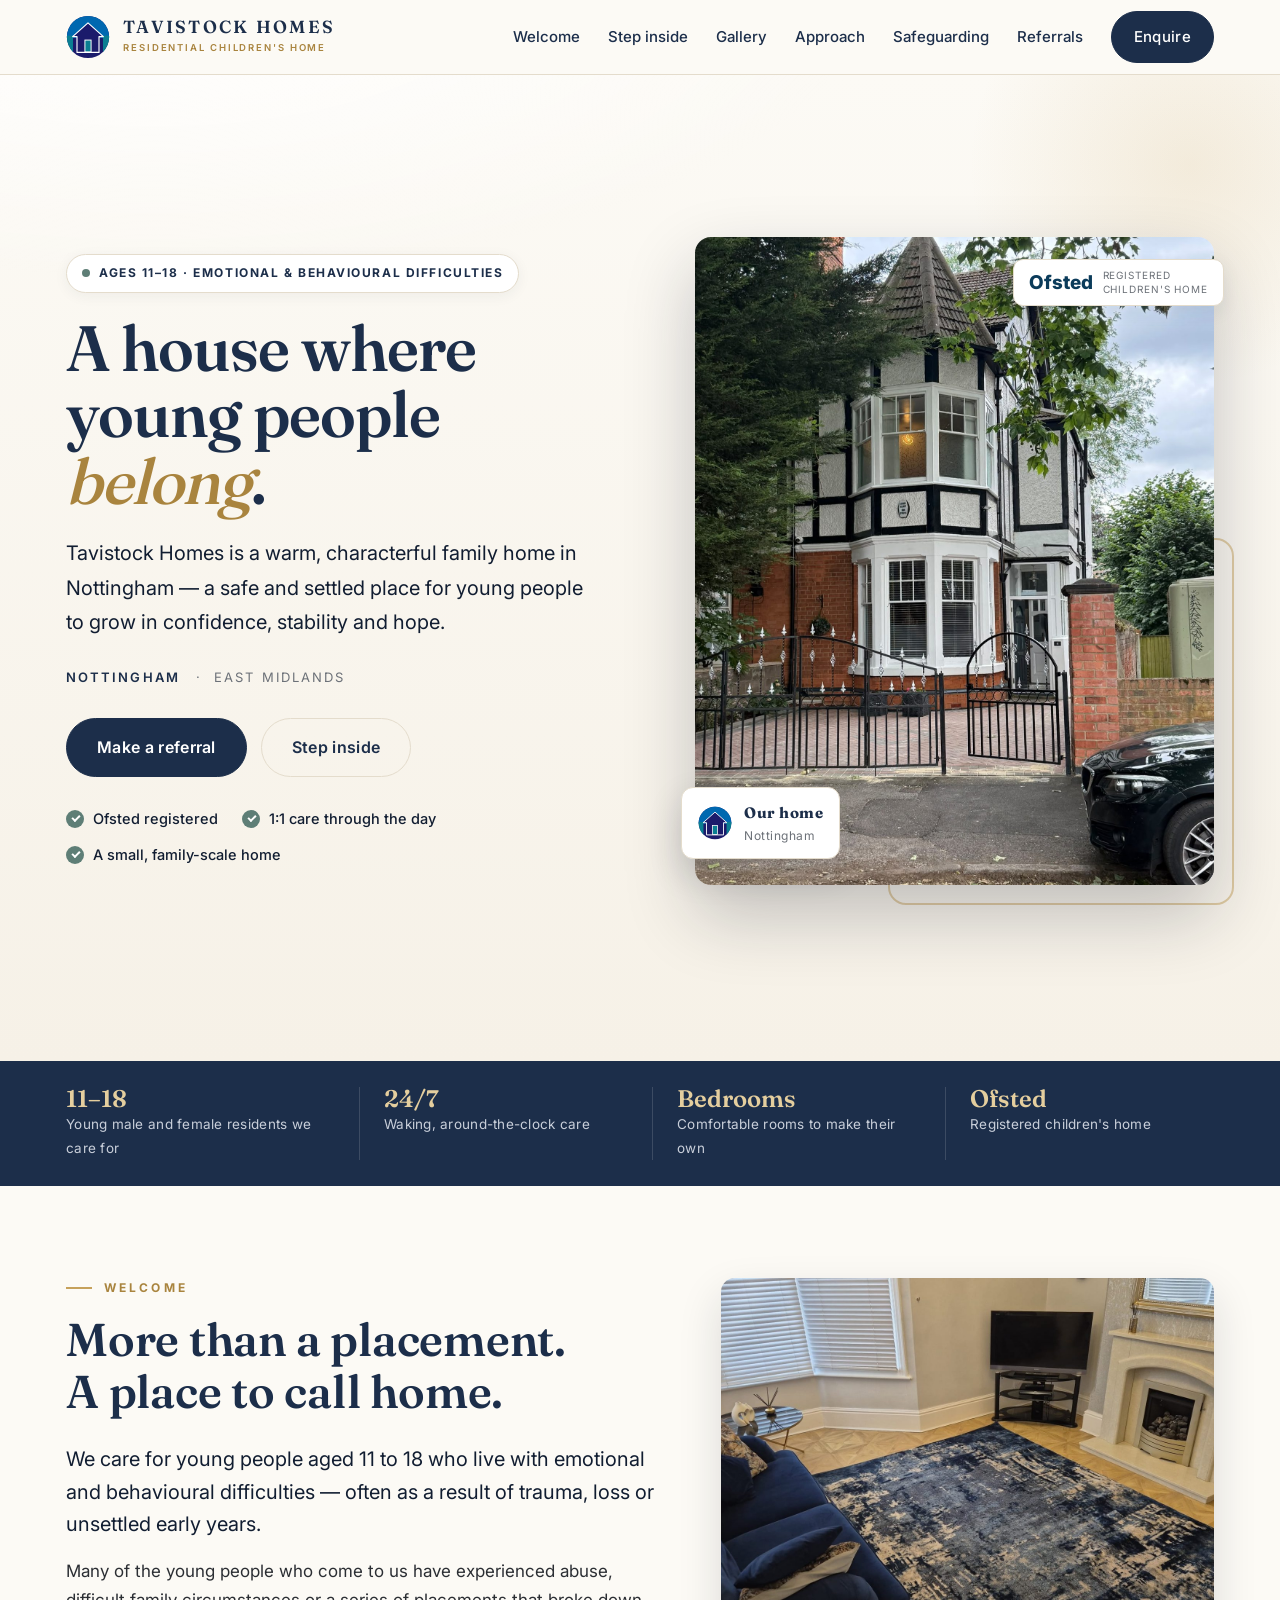
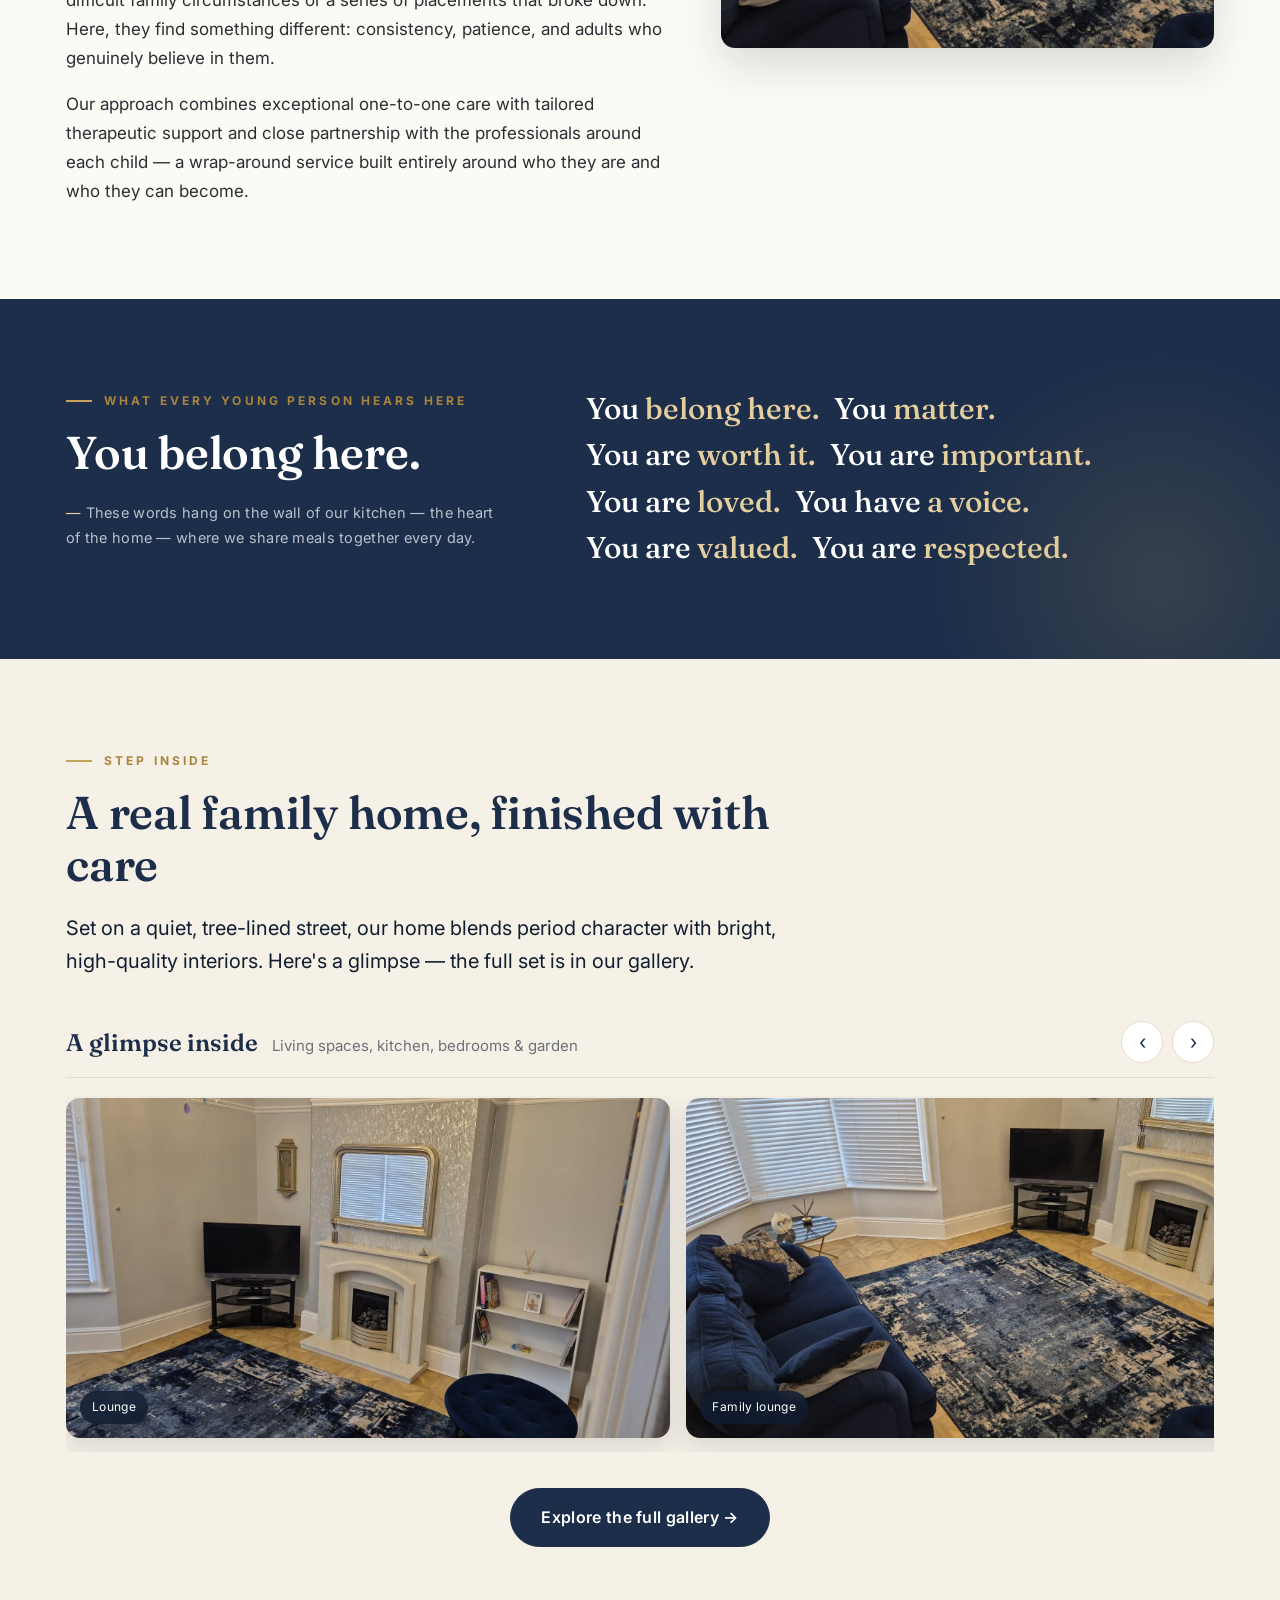
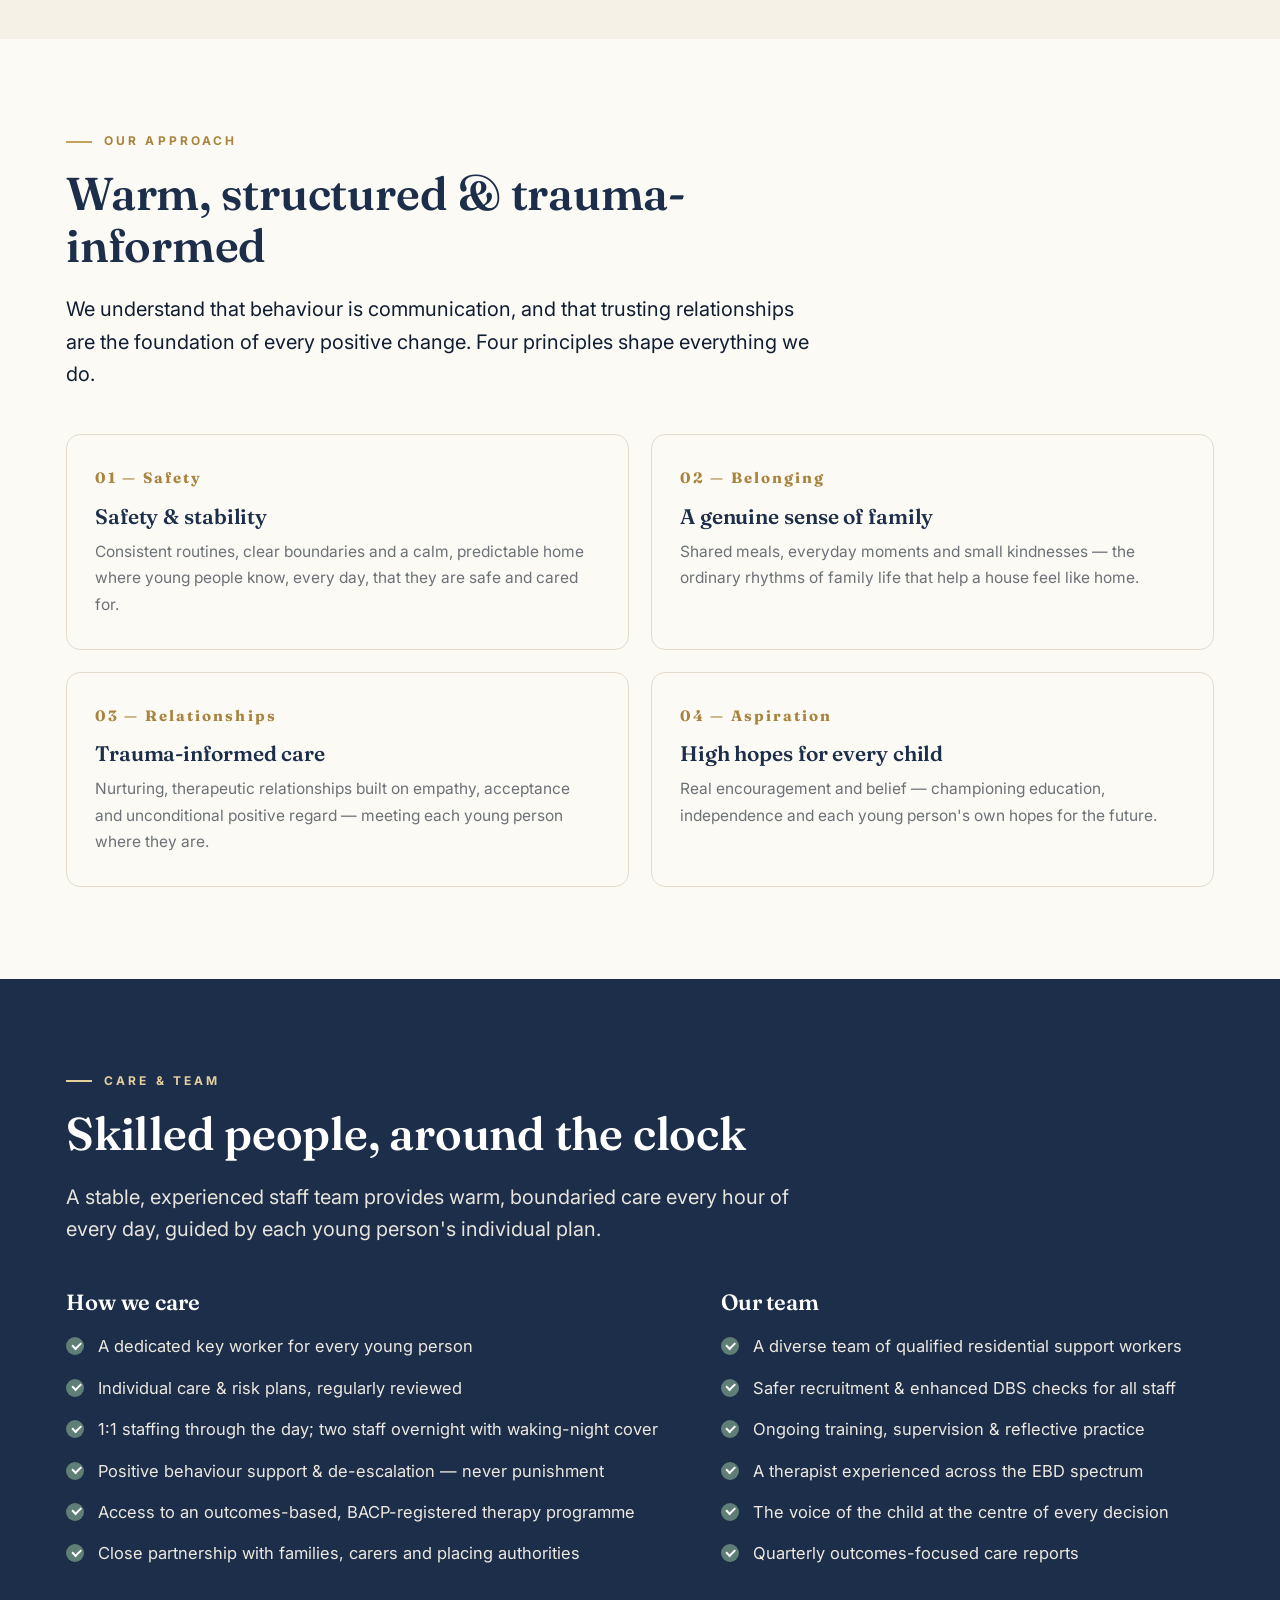
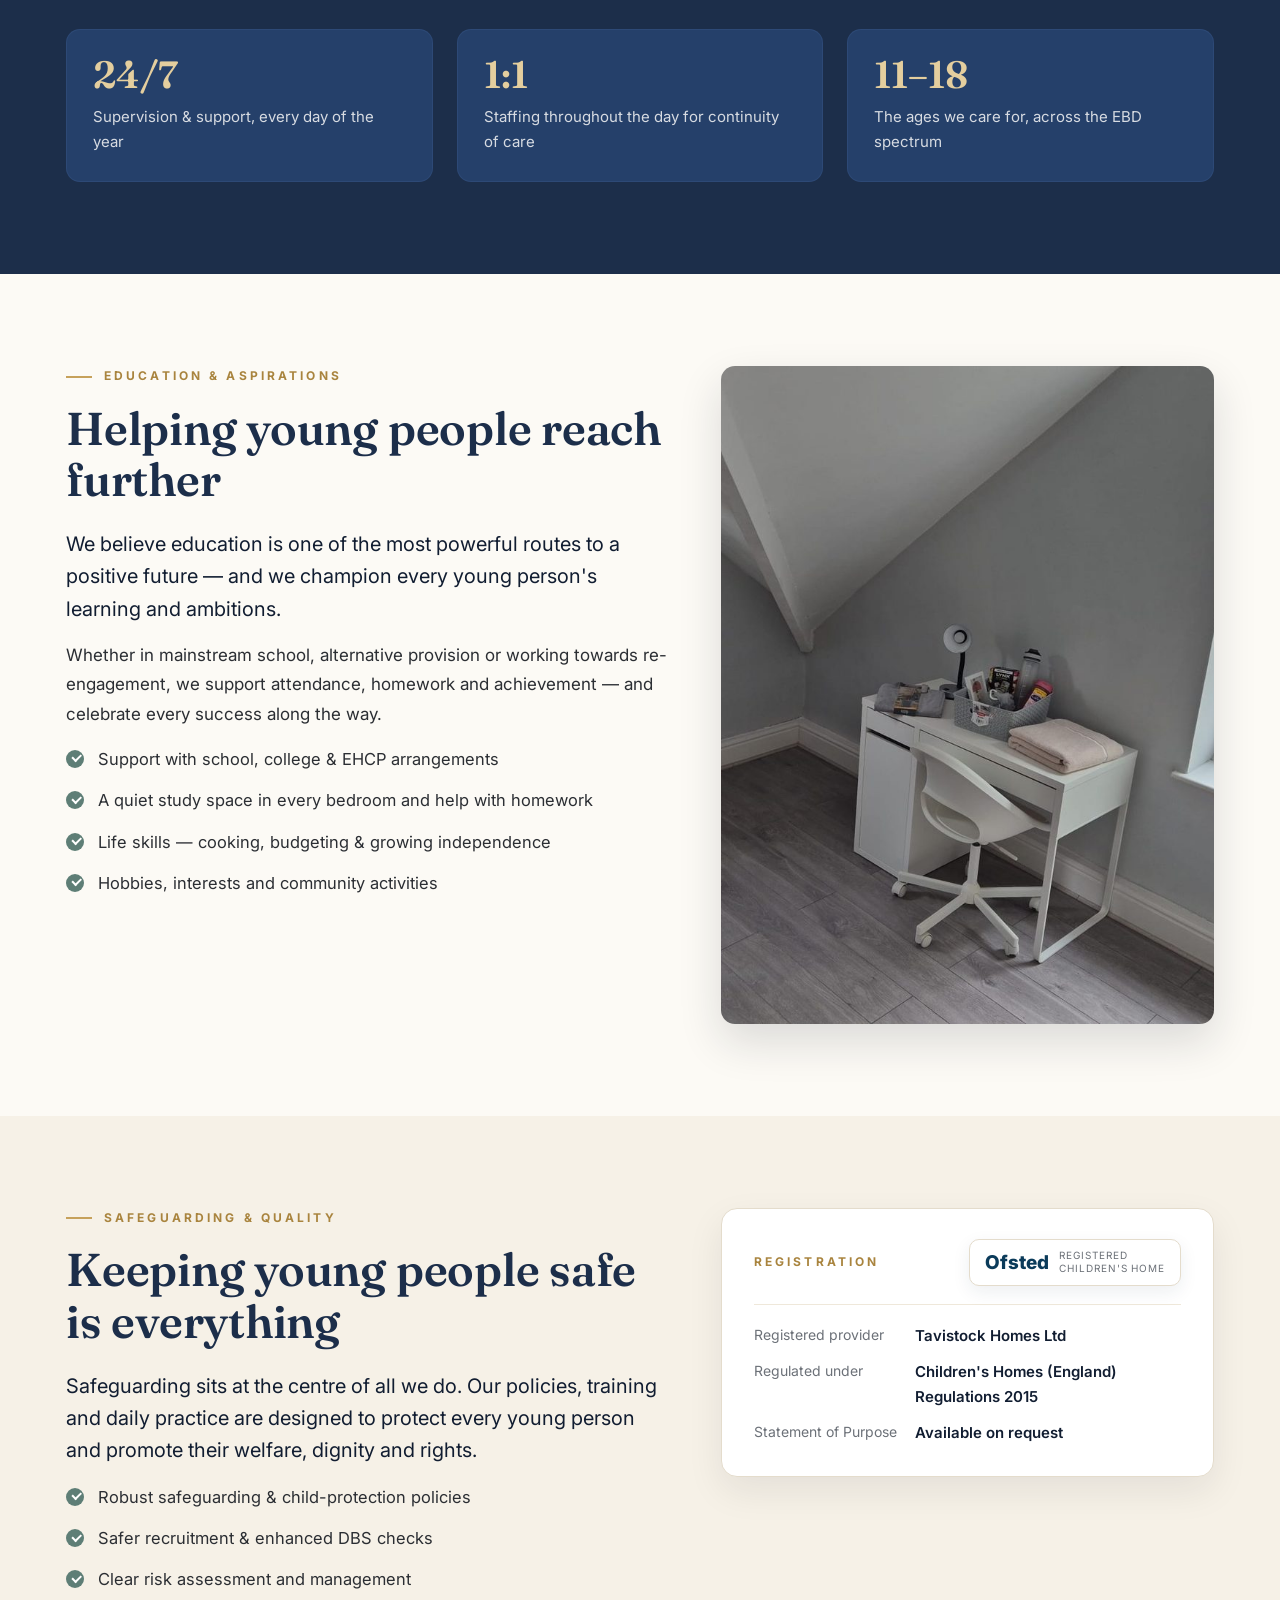
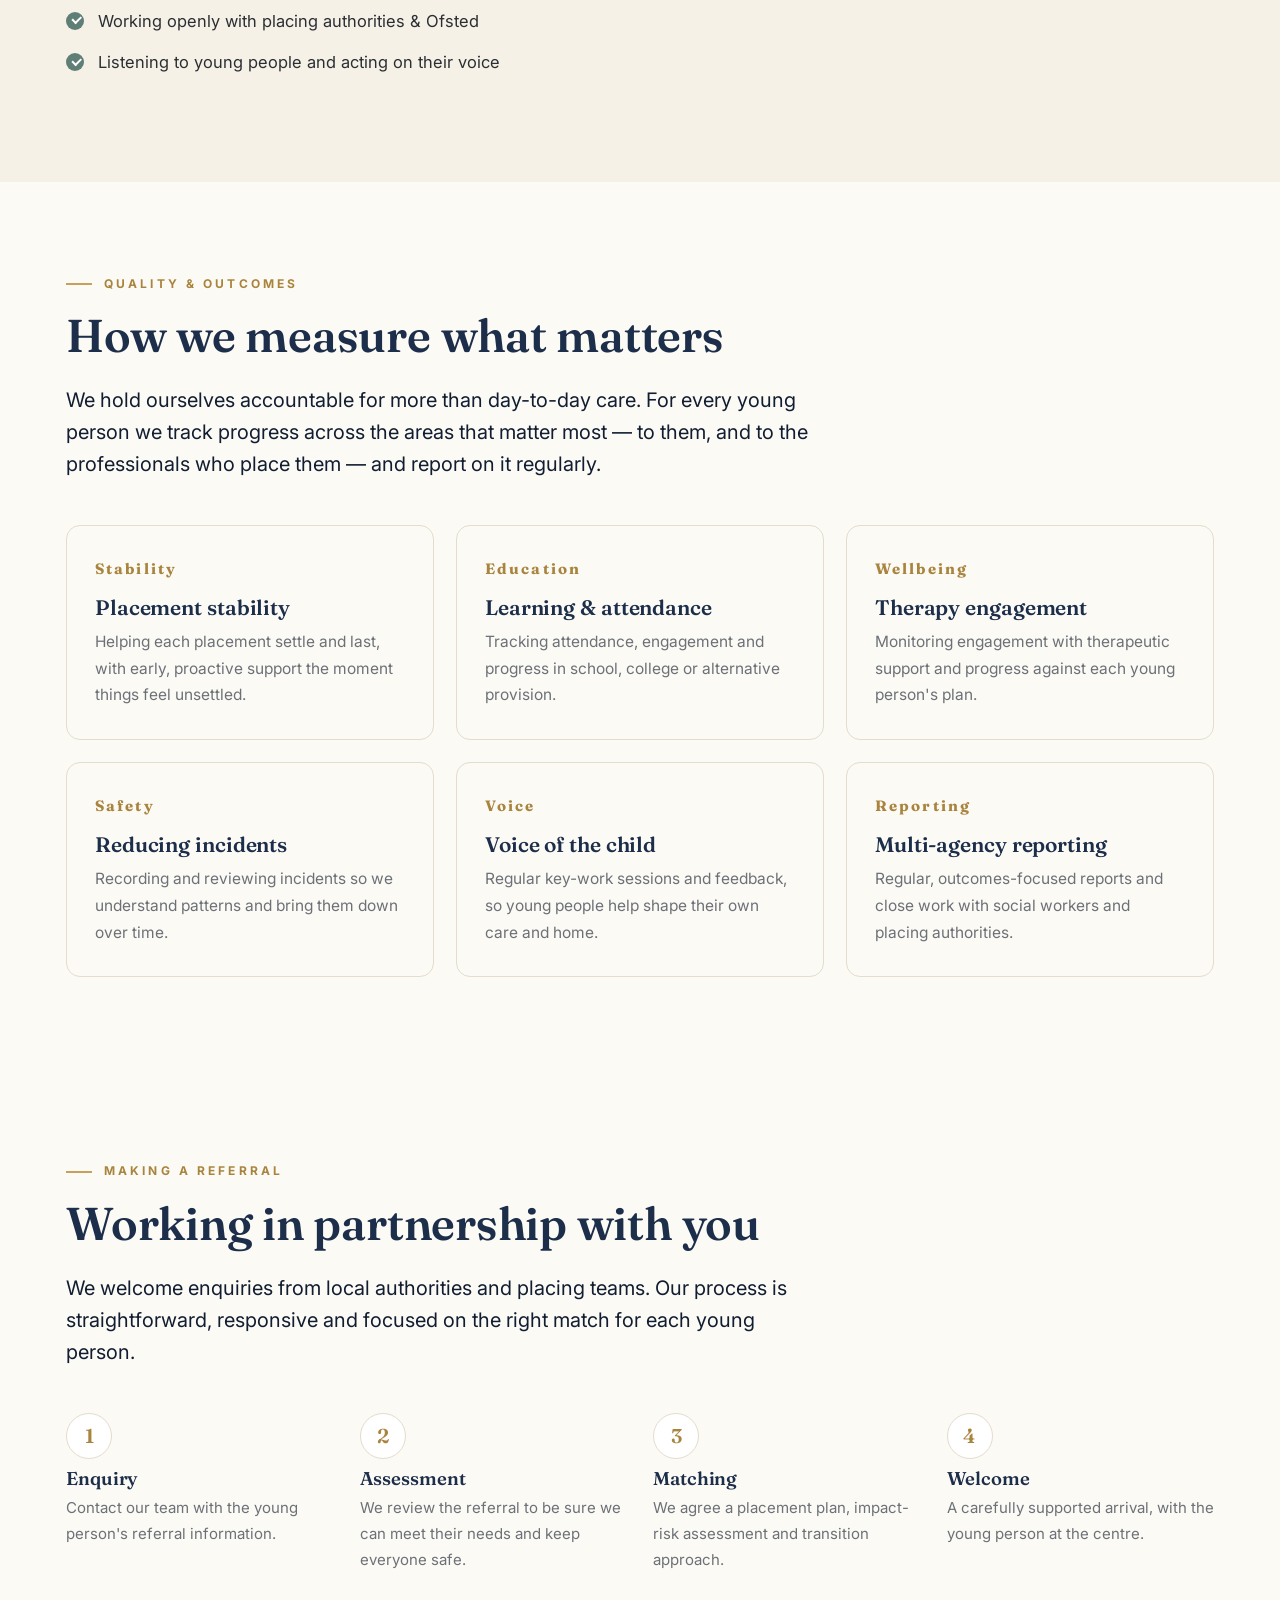
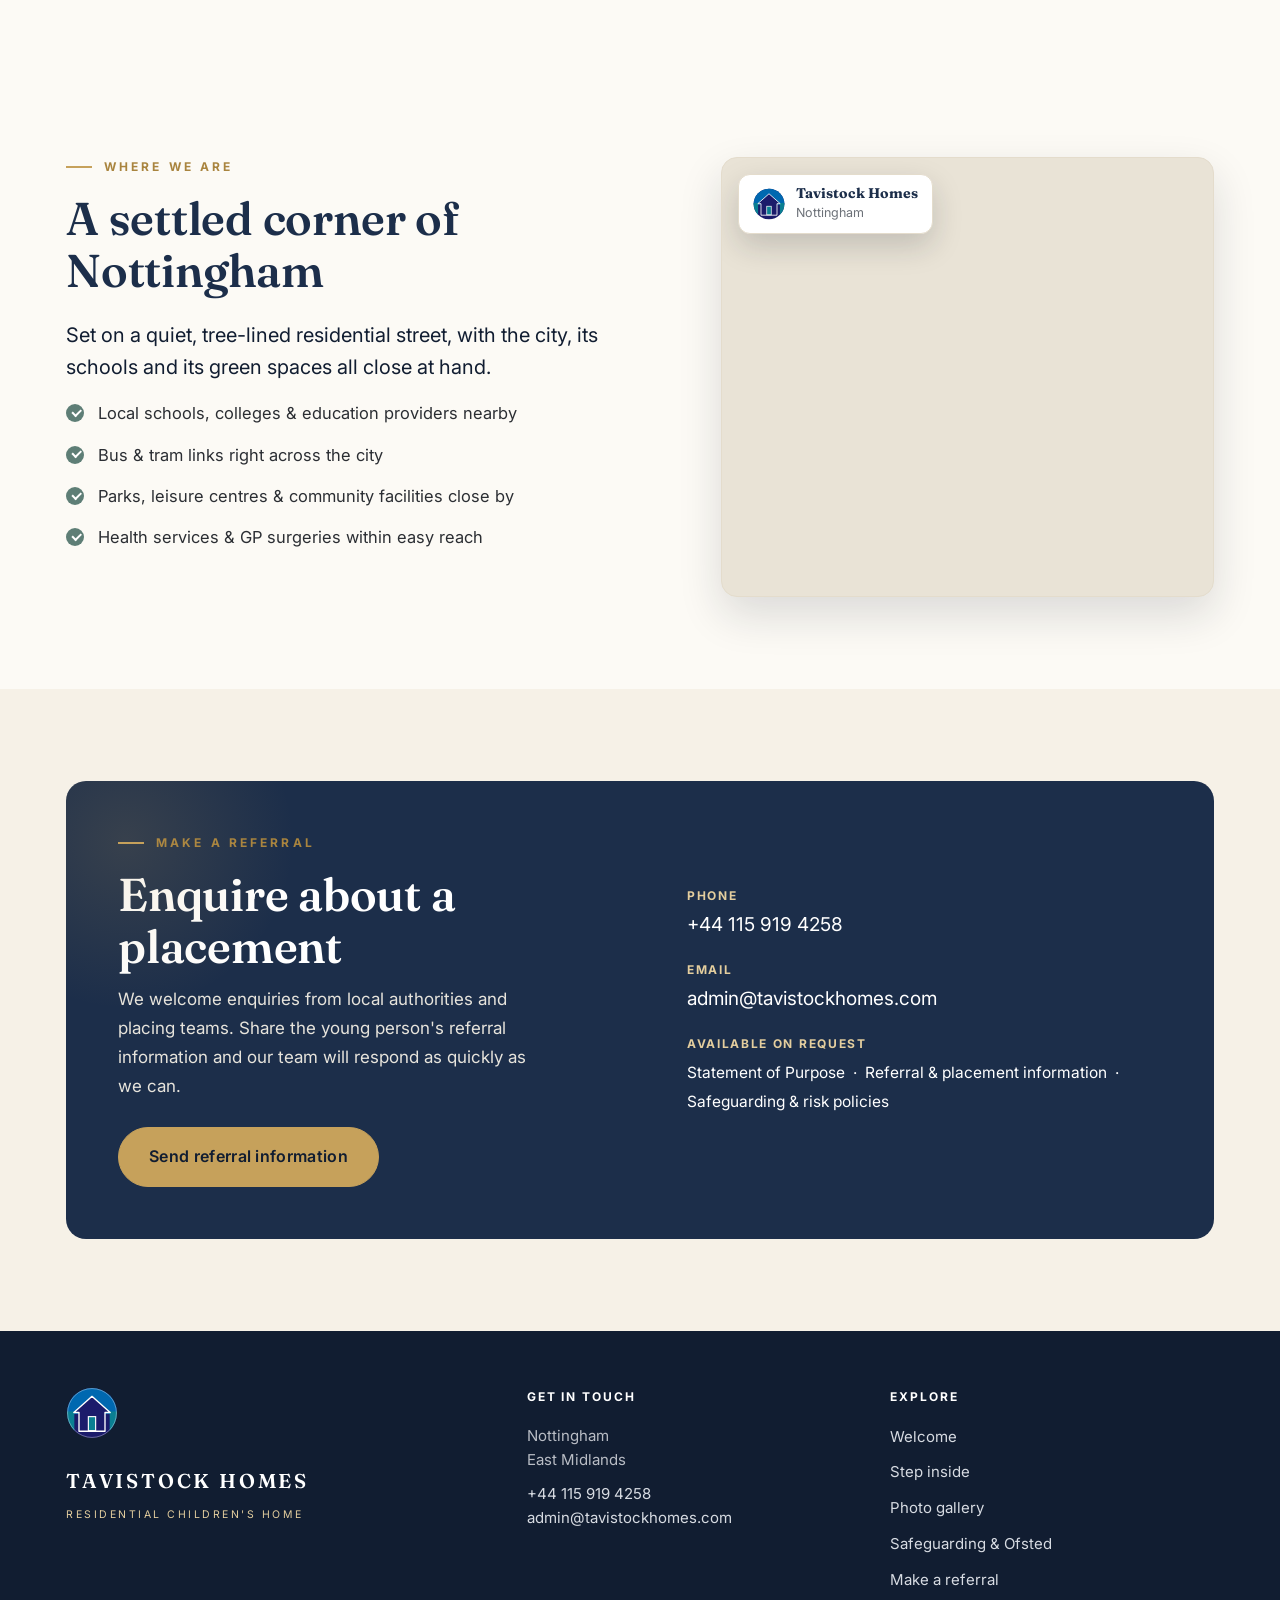
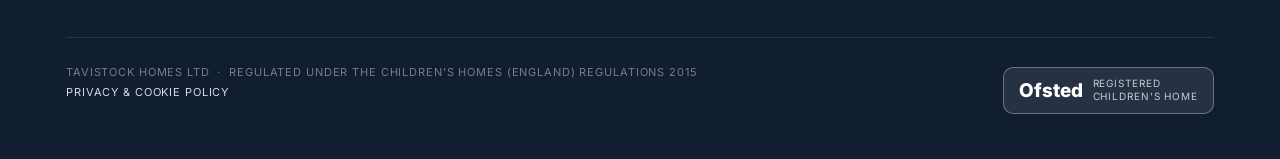
==== commit f8bd91b1: "Add mobile drawer, og:image share card, and privacy/cookie page - Mobile nav: app-like full-screen d" ====
--- a/index.html
+++ b/index.html
@@ -9,6 +9,12 @@
 <meta property="og:title" content="Tavistock Homes — Residential Children's Home, Nottingham">
 <meta property="og:description" content="A safe, nurturing family home in Nottingham for young people aged 11–18 with EBD. Ofsted registered.">
 <meta property="og:type" content="website">
+<meta property="og:url" content="https://tavistock-homes.netlify.app/">
+<meta property="og:image" content="https://tavistock-homes.netlify.app/assets/og-image.jpg">
+<meta property="og:image:width" content="1200">
+<meta property="og:image:height" content="630">
+<meta property="og:image:alt" content="Tavistock Homes — a residential children's home in Nottingham">
+<meta name="twitter:card" content="summary_large_image">
 <link rel="icon" href="data:image/svg+xml,%3Csvg xmlns='http://www.w3.org/2000/svg' viewBox='0 0 100 100'%3E%3Ccircle cx='50' cy='50' r='50' fill='%231b1b6b'/%3E%3Crect y='4' width='100' height='48' fill='%230068b0'/%3E%3Cpath d='M50 18 L85 49 L75 49 L75 85 L25 85 L25 49 L15 49 Z' fill='%231b1b6b' stroke='%23fff' stroke-width='3' stroke-linejoin='round'/%3E%3Crect x='43' y='57' width='14' height='27' fill='%230a7f92' stroke='%23fff' stroke-width='2.4'/%3E%3C/svg%3E">
 <link rel="stylesheet" href="css/style.css">
 <script>document.documentElement.className += ' js';</script>
@@ -49,7 +55,17 @@
       <li><a href="#approach">Approach</a></li>
       <li><a href="#safeguarding">Safeguarding</a></li>
       <li><a href="#referrals">Referrals</a></li>
-      <li><a class="btn" href="#contact">Enquire</a></li>
+      <li class="nav-contact">
+        <a class="ql" href="tel:+441159194258">
+          <span class="ic"><svg viewBox="0 0 24 24" width="18" height="18" fill="none" stroke="#1C2E4A" stroke-width="2" stroke-linecap="round" stroke-linejoin="round"><path d="M22 16.9v3a2 2 0 0 1-2.2 2 19.8 19.8 0 0 1-8.6-3 19.5 19.5 0 0 1-6-6 19.8 19.8 0 0 1-3-8.6A2 2 0 0 1 4.1 2h3a2 2 0 0 1 2 1.7c.1 1 .3 1.9.6 2.8a2 2 0 0 1-.5 2.1L8.1 9.9a16 16 0 0 0 6 6l1.3-1.1a2 2 0 0 1 2.1-.5c.9.3 1.8.5 2.8.6a2 2 0 0 1 1.7 2z"/></svg></span>
+          <span class="tx"><span class="lb">Call us</span><span class="vl">+44 115 919 4258</span></span>
+        </a>
+        <a class="ql" href="mailto:admin@tavistockhomes.com">
+          <span class="ic"><svg viewBox="0 0 24 24" width="18" height="18" fill="none" stroke="#1C2E4A" stroke-width="2" stroke-linecap="round" stroke-linejoin="round"><rect x="3" y="5" width="18" height="14" rx="2"/><path d="m3 7 9 6 9-6"/></svg></span>
+          <span class="tx"><span class="lb">Email</span><span class="vl">admin@tavistockhomes.com</span></span>
+        </a>
+      </li>
+      <li class="cta"><a class="btn" href="#contact">Enquire</a></li>
     </ul>
   </div>
 </header>
@@ -178,7 +194,6 @@
         <figure class="slide"><img src="assets/photos/lounge-fire.jpg" data-cap="A lounge to unwind in — books, board games and a fire for winter evenings." alt="Lounge with fireplace, sofa and a shelf of books and games"><span class="cap-tag">Lounge</span></figure>
         <figure class="slide"><img src="assets/photos/lounge-navy.jpg" data-cap="Soft sofas and space for everyone to relax together as a family." alt="Second family lounge with a large sofa and rug"><span class="cap-tag">Family lounge</span></figure>
         <figure class="slide"><img src="assets/photos/kitchen-marble.jpg" data-cap="Marble worktops and room to learn to cook — everyday life skills that build independence." alt="Modern kitchen with grey units and marble worktops"><span class="cap-tag">The kitchen</span></figure>
-        <figure class="slide"><img src="assets/photos/kitchen-poster.jpg" data-cap="On the wall where we eat: ‘You belong here. You matter. You are loved.’" alt="Kitchen window with the You Belong Here wall poster"><span class="cap-tag">“You belong here”</span></figure>
         <div class="slide note">
           <p>“You belong here. You matter. You are loved.”</p>
           <span>The words on our kitchen wall — where every day begins.</span>
@@ -484,7 +499,8 @@
     <div class="footer-bot">
       <p class="legal">
         Tavistock Homes Ltd &nbsp;·&nbsp;
-        Regulated under the Children's Homes (England) Regulations 2015
+        Regulated under the Children's Homes (England) Regulations 2015<br>
+        <a href="privacy.html">Privacy &amp; cookie policy</a>
       </p>
       <span class="ofsted-badge dark">
         <span class="mk">Ofsted</span>
@@ -504,17 +520,20 @@
 </div>
 
 <script>
-  // ----- mobile nav -----
+  // ----- mobile nav (app-like drawer) -----
   var t = document.querySelector('.nav-toggle');
   var links = document.querySelector('.nav-links');
-  t.addEventListener('click', function(){
-    var open = links.classList.toggle('open');
+  function setNav(open){
+    links.classList.toggle('open', open);
     t.classList.toggle('on', open);
+    document.body.classList.toggle('nav-open', open);
     t.setAttribute('aria-expanded', open ? 'true' : 'false');
-  });
-  links.addEventListener('click', function(e){
-    if (e.target.tagName === 'A'){ links.classList.remove('open'); t.classList.remove('on'); t.setAttribute('aria-expanded','false'); }
-  });
+  }
+  if (t && links){
+    t.addEventListener('click', function(){ setNav(!links.classList.contains('open')); });
+    links.addEventListener('click', function(e){ if (e.target.closest('a')) setNav(false); });
+    document.addEventListener('keydown', function(e){ if (e.key === 'Escape') setNav(false); });
+  }
 
   // ----- photo rails: arrow scrolling -----
   document.querySelectorAll('.tour').forEach(function(tour){
--- a/css/style.css
+++ b/css/style.css
@@ -80,6 +80,7 @@
 .nav-links a:not(.btn):hover::after{ width:100%; }
 .nav-toggle{ display:none; background:none; border:0; cursor:pointer; padding:8px; }
 .nav-toggle span{ display:block; width:24px; height:2px; background:var(--navy); margin:5px 0; transition:.25s; }
+.nav-contact{ display:none; }
 
 /* ---------- hero (split editorial) ---------- */
 .hero{ position:relative; background:
@@ -343,6 +344,26 @@
 .gitem .ph:hover::after{ opacity:1; }
 .gitem figcaption{ font-size:14.5px; color:var(--muted); margin-top:12px; line-height:1.5; }
 
+/* ---------- legal / policy page ---------- */
+.legal{ max-width:768px; }
+.legal .toc{ background:var(--cream); border:1px solid var(--line); border-radius:14px; padding:22px 26px; margin:0 0 44px; }
+.legal .toc .lbl{ margin:0 0 12px; font-weight:700; font-size:12px; letter-spacing:.16em; text-transform:uppercase; color:var(--gold-deep); }
+.legal .toc ol{ margin:0; padding-left:20px; columns:2; column-gap:34px; }
+.legal .toc li{ margin-bottom:9px; break-inside:avoid; }
+.legal .toc a{ color:var(--navy); text-decoration:none; font-size:15px; }
+.legal .toc a:hover{ color:var(--gold-deep); }
+.legal h2{ font-size:23px; margin:46px 0 14px; scroll-margin-top:96px; display:flex; align-items:baseline; gap:12px; }
+.legal h2:first-of-type{ margin-top:0; }
+.legal h2 .num{ font-size:15px; color:var(--gold-deep); font-weight:700; }
+.legal p{ color:var(--ink); }
+.legal ul{ margin:0 0 16px; padding-left:6px; list-style:none; }
+.legal ul li{ position:relative; padding:0 0 10px 26px; }
+.legal ul li::before{ content:""; position:absolute; left:0; top:10px; width:7px; height:7px; border-radius:50%; background:var(--gold); }
+.legal .note{ background:var(--paper-2); border-left:3px solid var(--gold); border-radius:0 10px 10px 0;
+  padding:16px 20px; font-size:15.5px; color:var(--navy-ink); margin:0 0 24px; }
+.legal .updated{ font-size:14px; color:var(--muted); letter-spacing:.02em; margin-top:40px;
+  padding-top:20px; border-top:1px solid var(--line); }
+
 /* ---------- responsive ---------- */
 @media (max-width:940px){
   .hero-grid,.split,.mani-grid,.contact-card,.footer-top{ grid-template-columns:1fr; }
@@ -362,17 +383,27 @@
   .map-frame{ height:360px; }
   .contact-card{ padding:40px 32px; }
   .reg-card .row{ }
-  /* mobile nav */
-  .nav-links{ position:fixed; inset:74px 0 auto 0; flex-direction:column; align-items:stretch;
-    background:var(--paper); border-bottom:1px solid var(--line); padding:16px 26px 24px; gap:2px;
-    transform:translateY(-145%); transition:transform .3s ease; box-shadow:0 24px 44px rgba(0,0,0,.12);
-    max-height:calc(100vh - 74px); overflow-y:auto; }
-  .nav-links.open{ transform:translateY(0); }
+  /* mobile nav — app-like full-screen drawer */
+  body.nav-open{ overflow:hidden; }
+  .nav-links{ position:fixed; top:74px; left:0; right:0; height:calc(100vh - 74px); height:calc(100dvh - 74px);
+    flex-direction:column; align-items:stretch; justify-content:flex-start; background:var(--paper);
+    gap:0; overflow-y:auto; overscroll-behavior:contain;
+    padding:14px 26px calc(26px + env(safe-area-inset-bottom));
+    transform:translateX(100%); transition:transform .32s cubic-bezier(.4,0,.2,1); }
+  .nav-links.open{ transform:none; }
   .nav-links li{ border-bottom:1px solid var(--line-2); }
-  .nav-links li:last-child{ border-bottom:0; padding-top:12px; }
-  .nav-links a:not(.btn){ display:block; padding:15px 4px; font-size:17px; }
-  .nav-links a.btn{ display:inline-flex; }
-  .nav-toggle{ display:block; }
+  .nav-links a:not(.btn){ display:block; padding:18px 2px; font-size:20px; font-weight:500; color:var(--navy); }
+  .nav-links a:not(.btn)::after{ display:none; }
+  .nav-contact{ display:flex; flex-direction:column; gap:14px; margin-top:auto; border-bottom:0; padding-top:24px; }
+  .nav-contact .ql{ display:flex; align-items:center; gap:13px; text-decoration:none; }
+  .nav-contact .ql .ic{ width:44px; height:44px; border-radius:50%; background:var(--cream);
+    border:1px solid var(--line); display:flex; align-items:center; justify-content:center; flex:none; }
+  .nav-contact .ql .lb{ display:block; font-size:11px; letter-spacing:.12em; text-transform:uppercase;
+    color:var(--gold-deep); font-weight:700; }
+  .nav-contact .ql .vl{ display:block; font-size:16px; color:var(--navy); font-weight:600; }
+  .nav-links li.cta{ border-bottom:0; padding-top:16px; }
+  .nav-links a.btn{ display:flex; justify-content:center; width:100%; padding:16px; font-size:16px; }
+  .nav-toggle{ display:block; padding:10px; margin-right:-6px; }
   .nav-toggle.on span:nth-child(1){ transform:translateY(7px) rotate(45deg); }
   .nav-toggle.on span:nth-child(2){ opacity:0; }
   .nav-toggle.on span:nth-child(3){ transform:translateY(-7px) rotate(-45deg); }
@@ -386,7 +417,7 @@
   .brand .emblem{ width:38px; height:38px; }
   .brand .name{ font-size:14.5px; letter-spacing:.08em; }
   .brand .tag{ font-size:8.5px; letter-spacing:.12em; white-space:normal; }
-  .nav-links{ inset:68px 0 auto 0; max-height:calc(100vh - 68px); padding-inline:18px; }
+  .nav-links{ top:68px; height:calc(100vh - 68px); height:calc(100dvh - 68px); padding-inline:20px; }
   .hero-grid{ padding:40px 18px 52px; }
   .pill{ align-items:flex-start; font-size:10.5px; letter-spacing:.08em; line-height:1.35; border-radius:18px; }
   .hero h1{ font-size:clamp(36px,12vw,48px); }
@@ -408,6 +439,7 @@
   .slide img{ width:82vw; height:100%; object-fit:cover; }
   .slide.note{ width:80vw; }
   .ggrid{ grid-template-columns:1fr; }
+  .legal .toc ol{ columns:1; }
   .contact-card{ padding:30px 24px; }
   .reg-card{ padding:24px; }
   .map-frame{ height:320px; }
